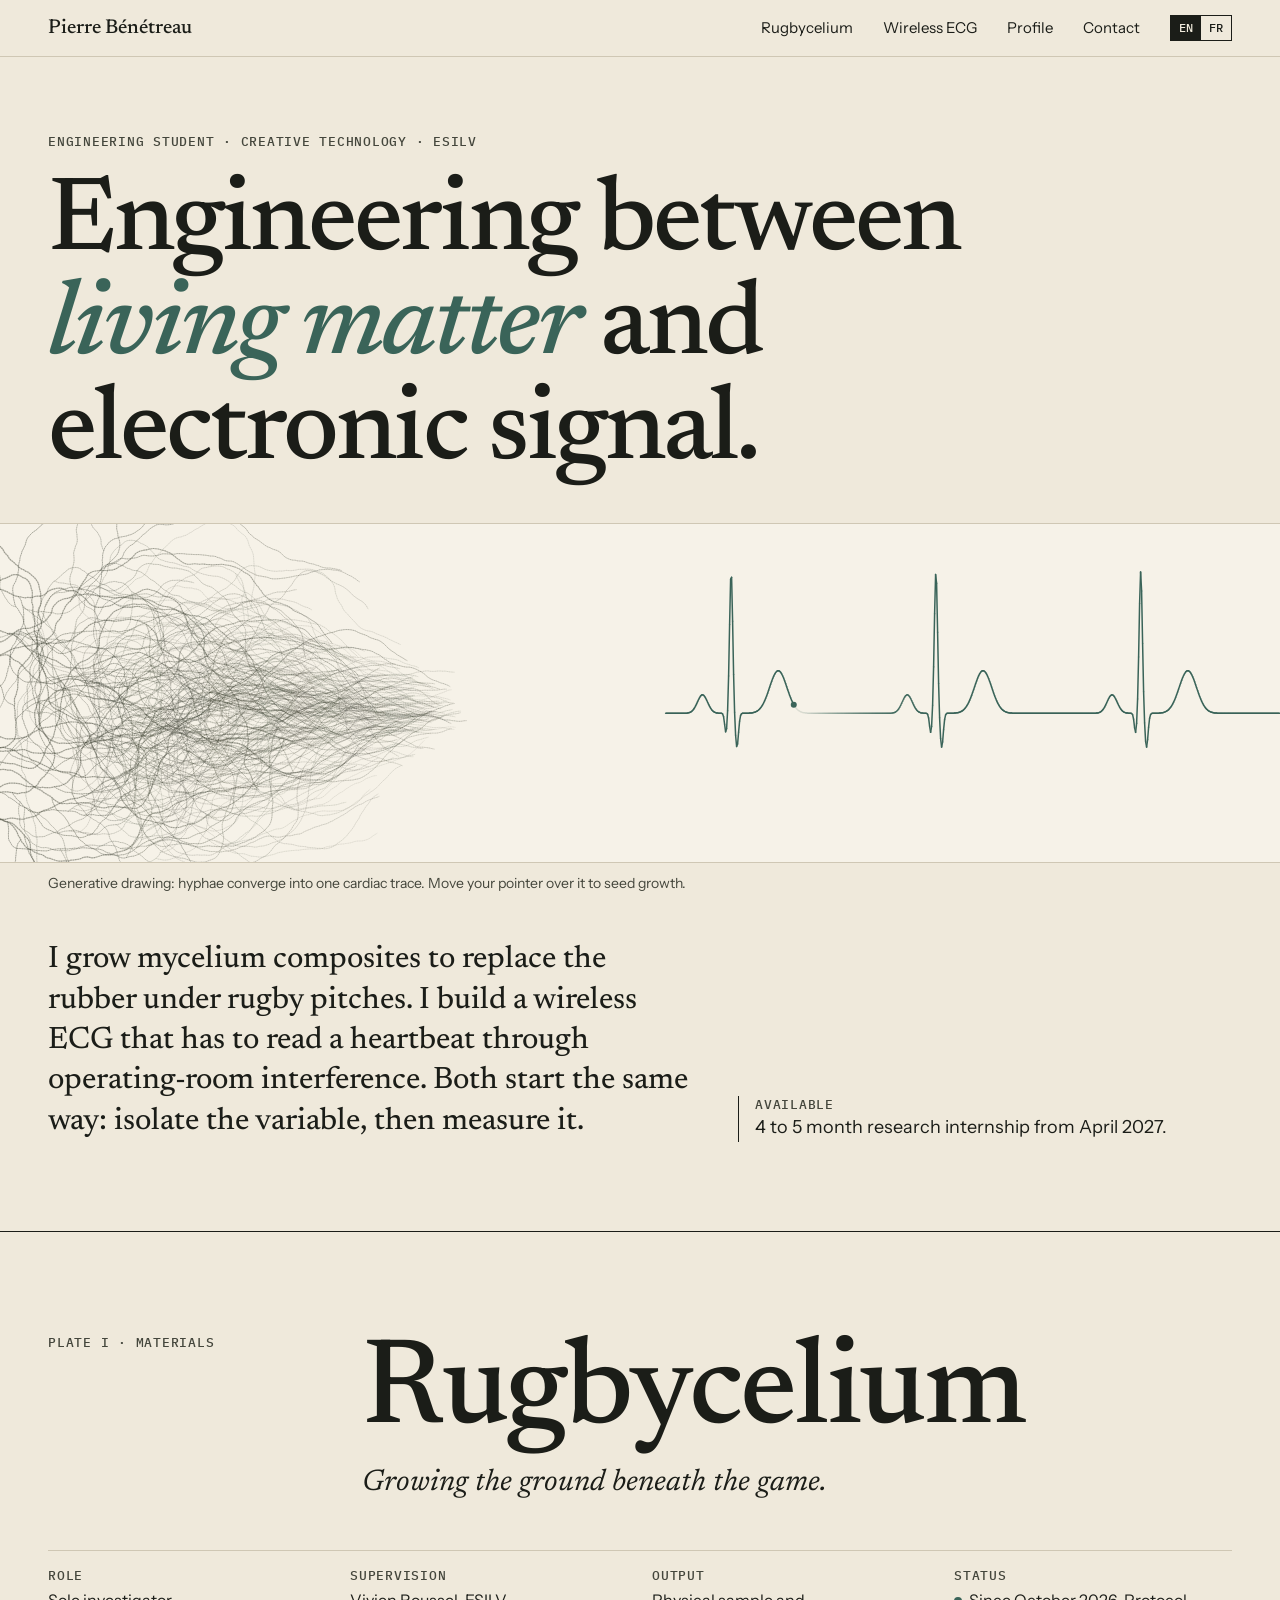
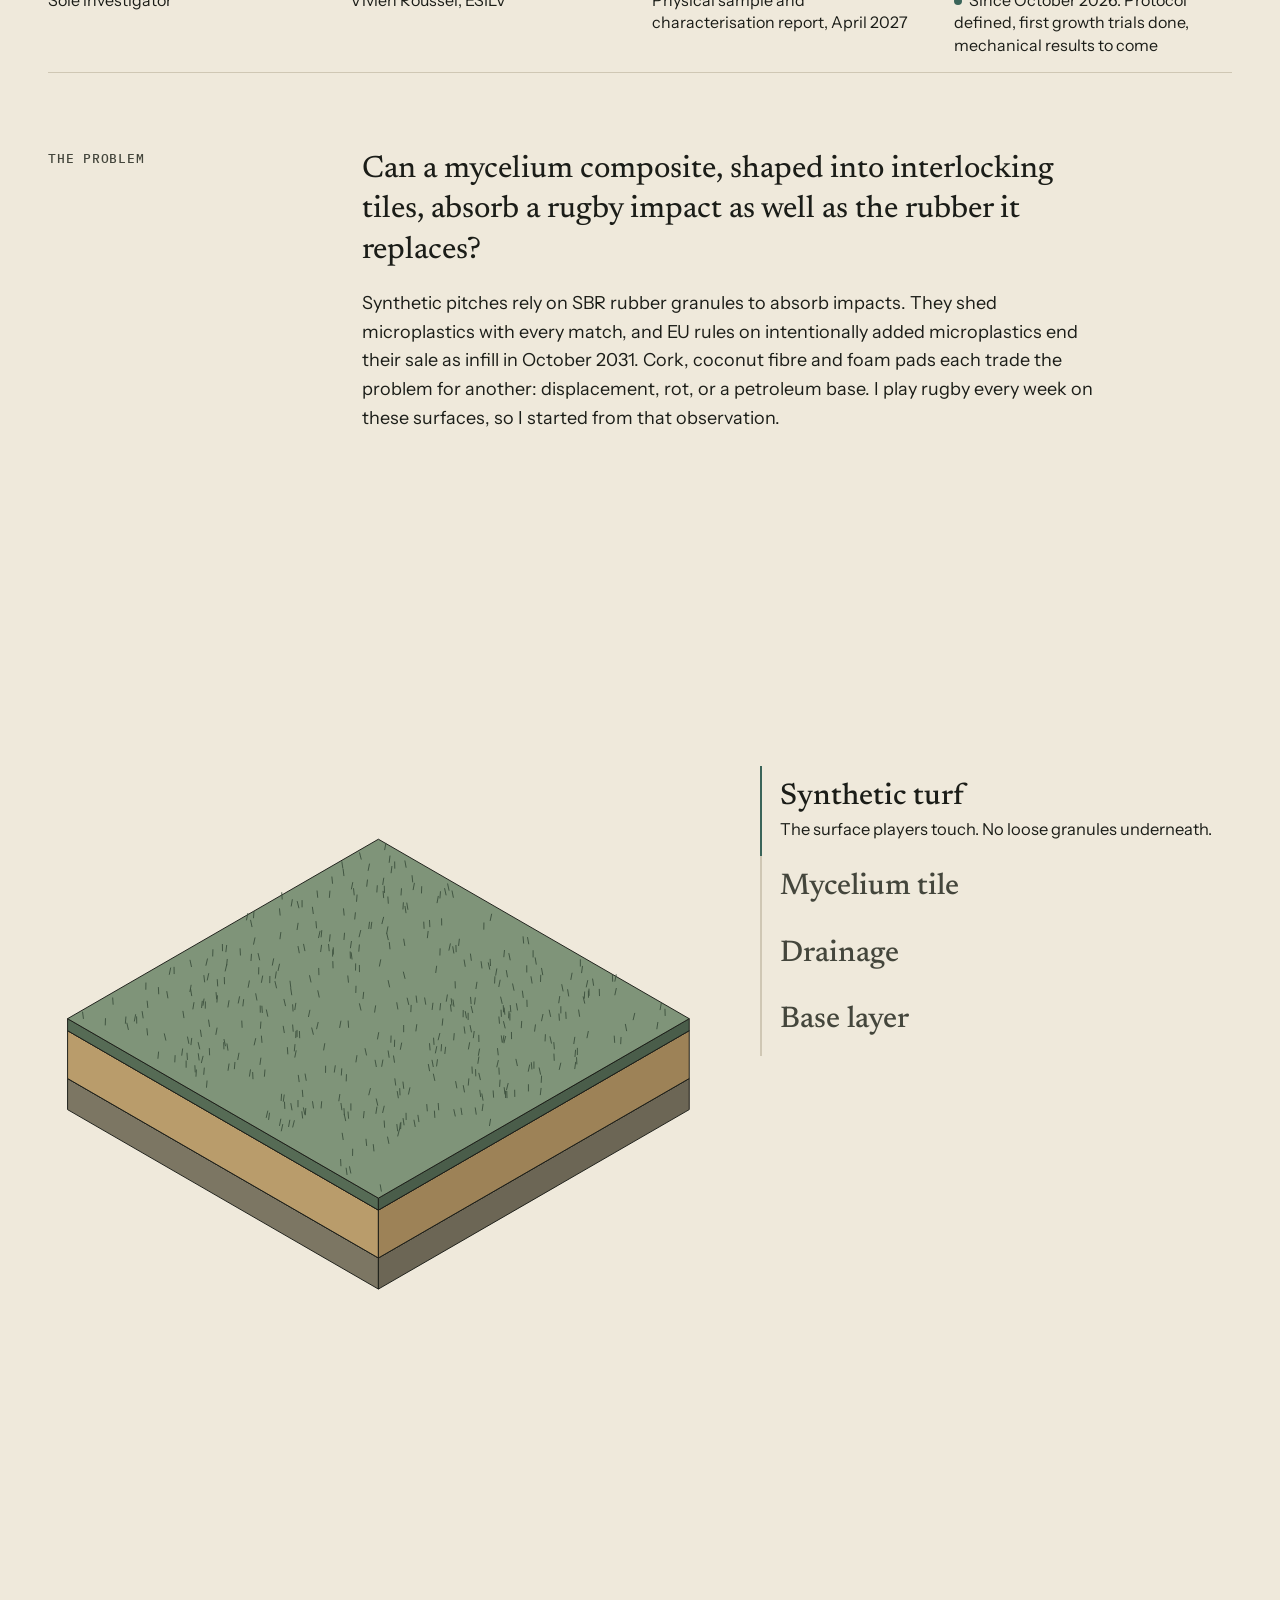
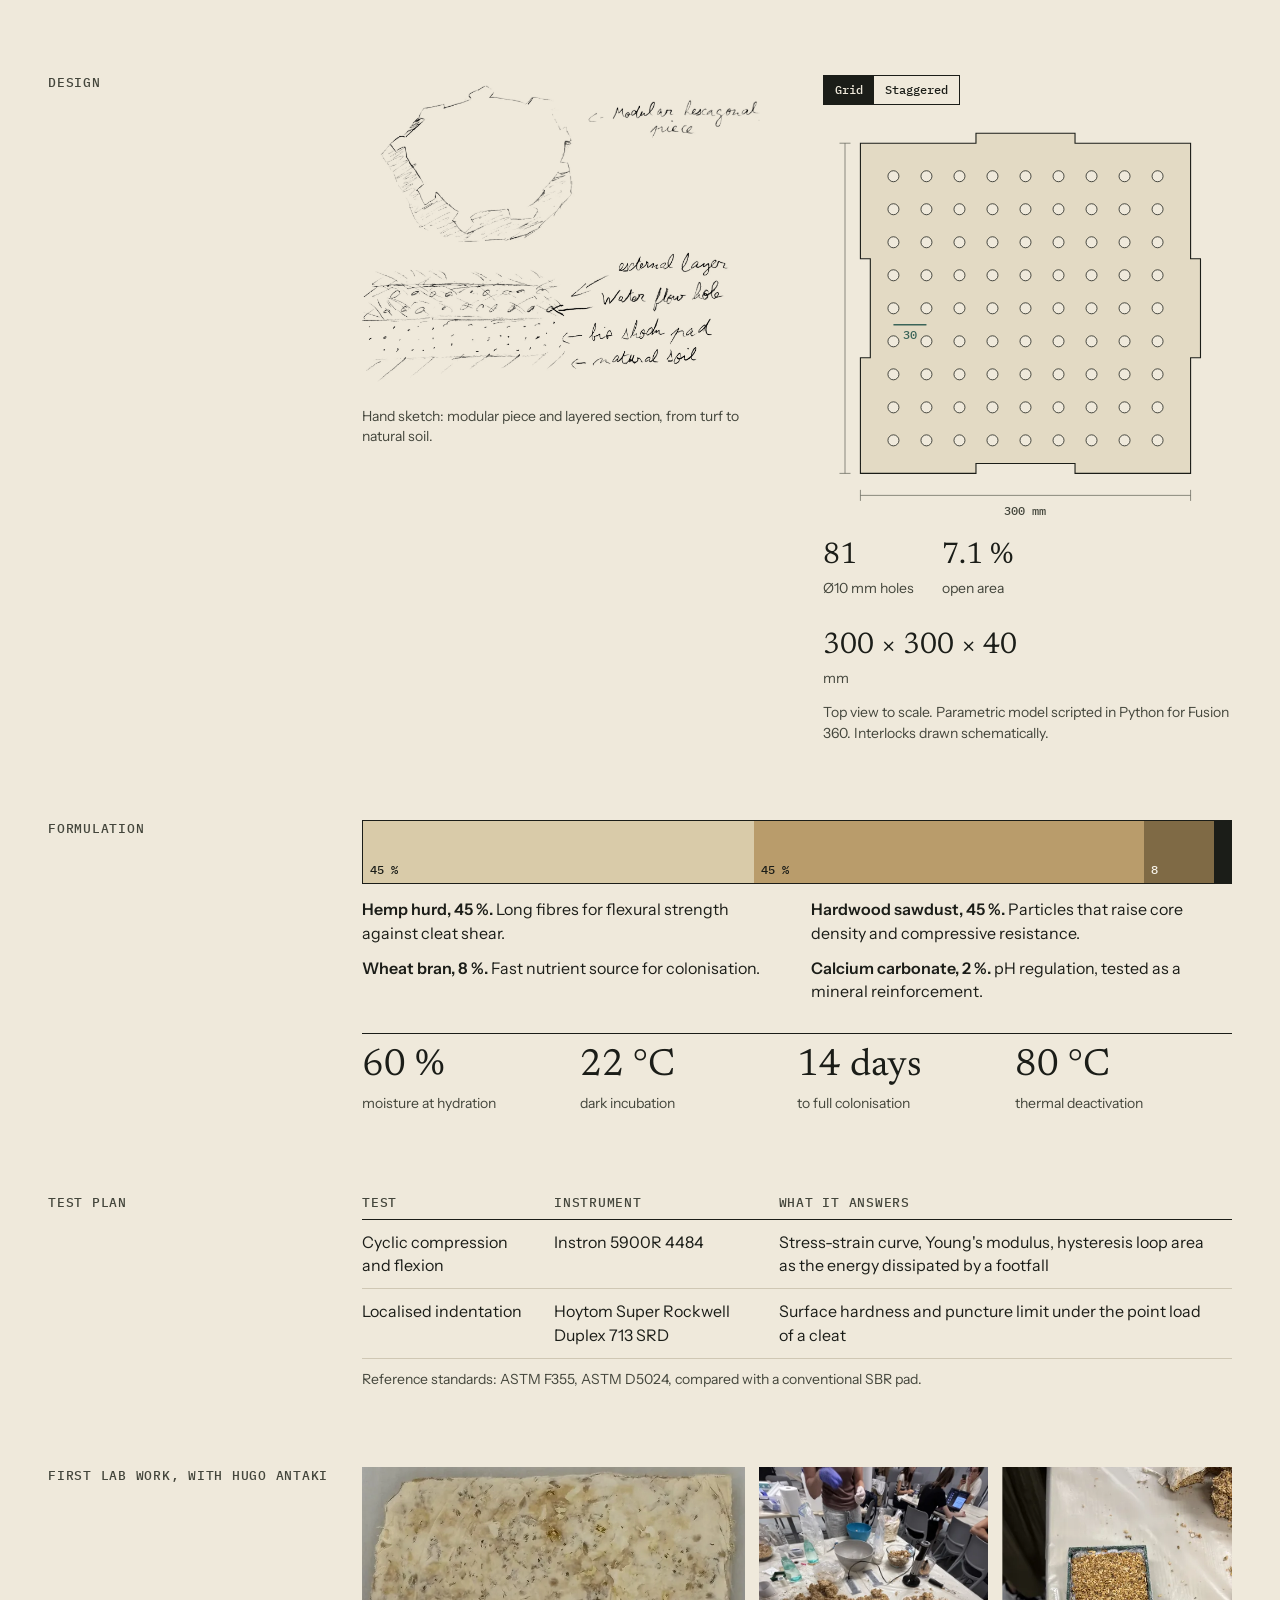
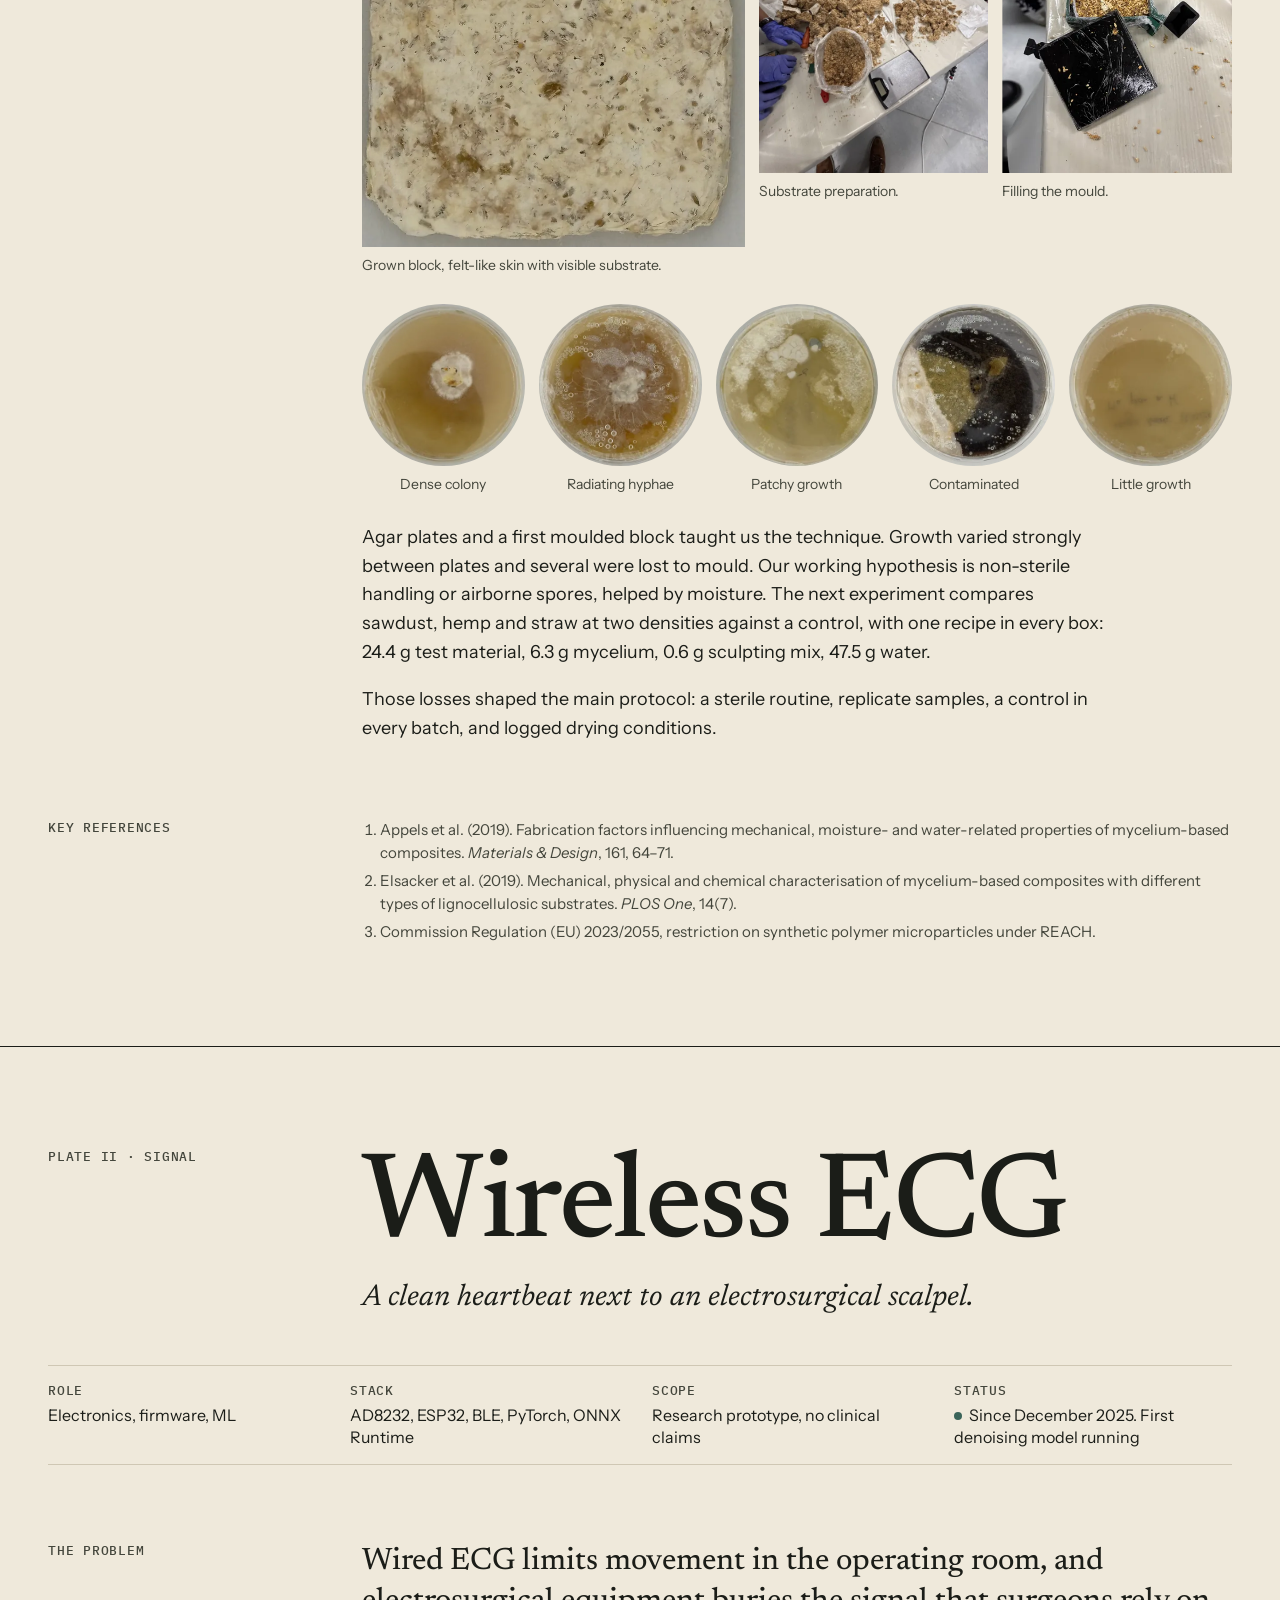
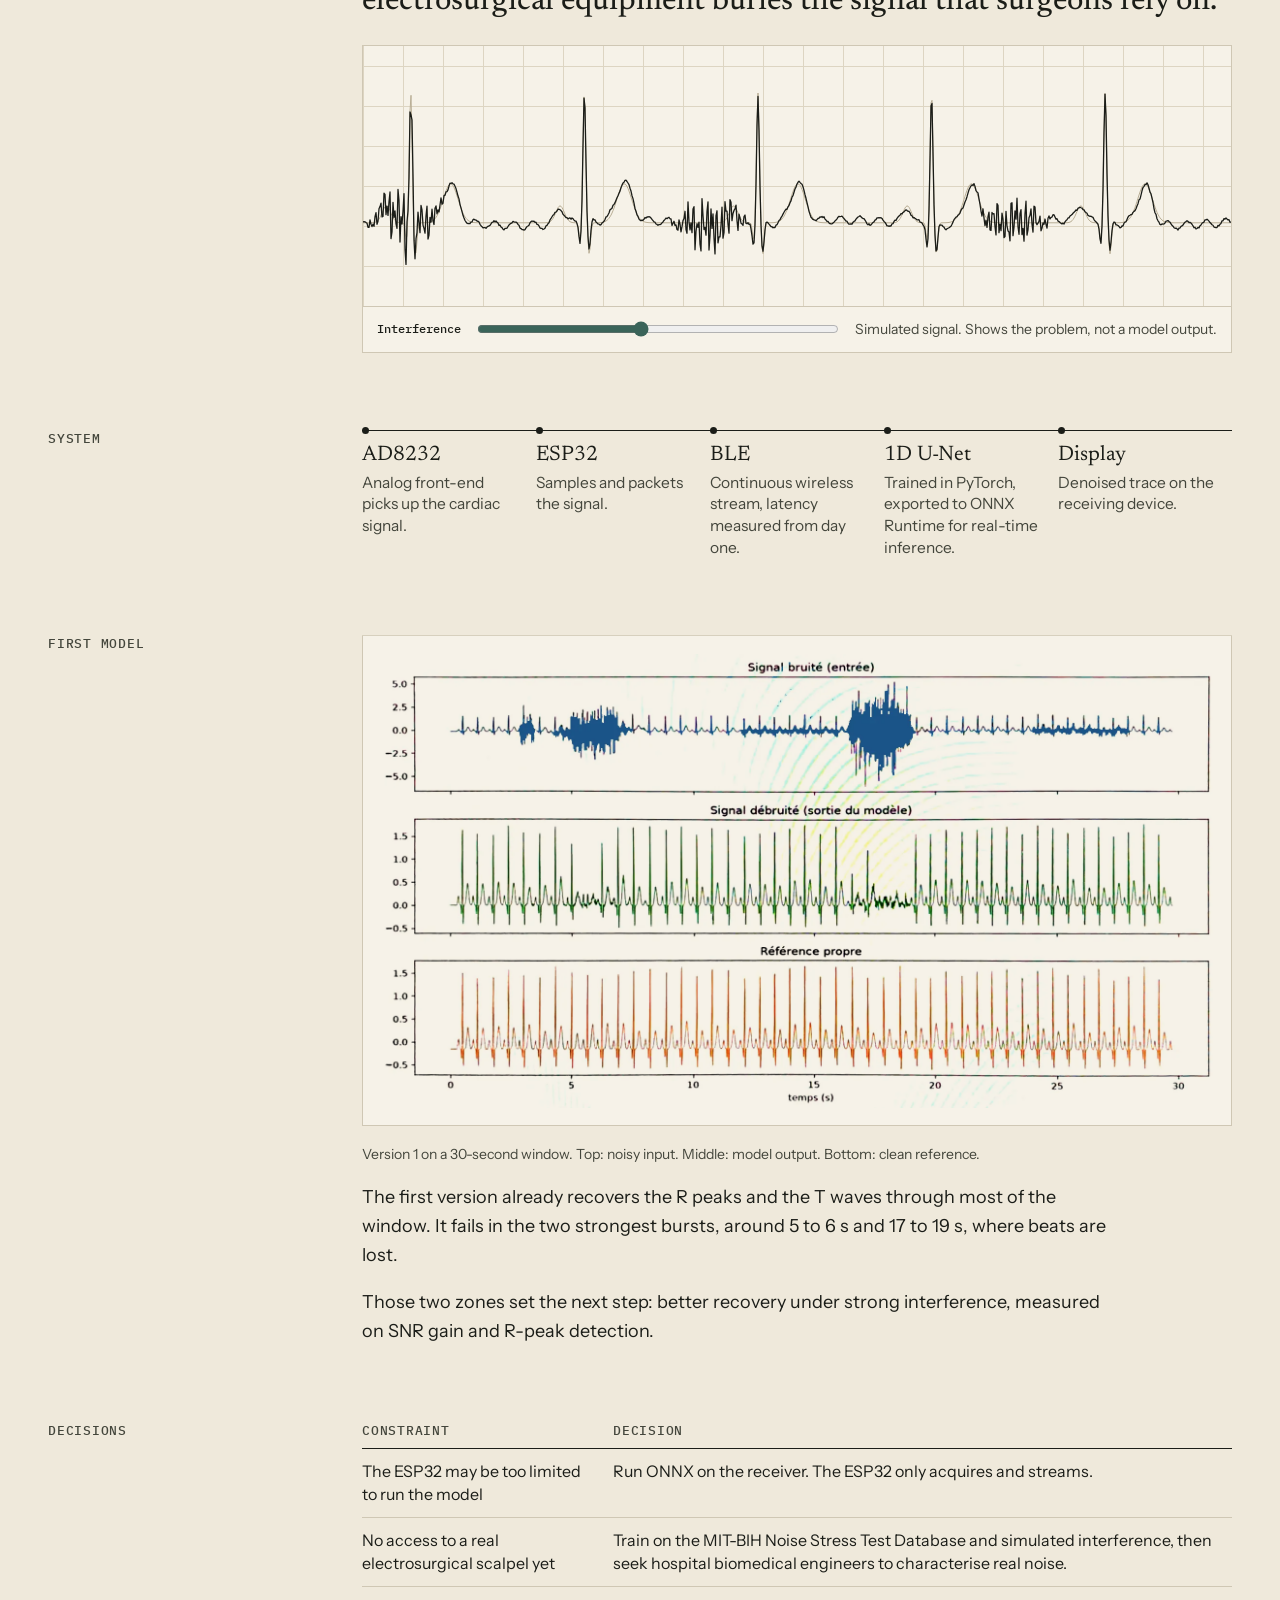
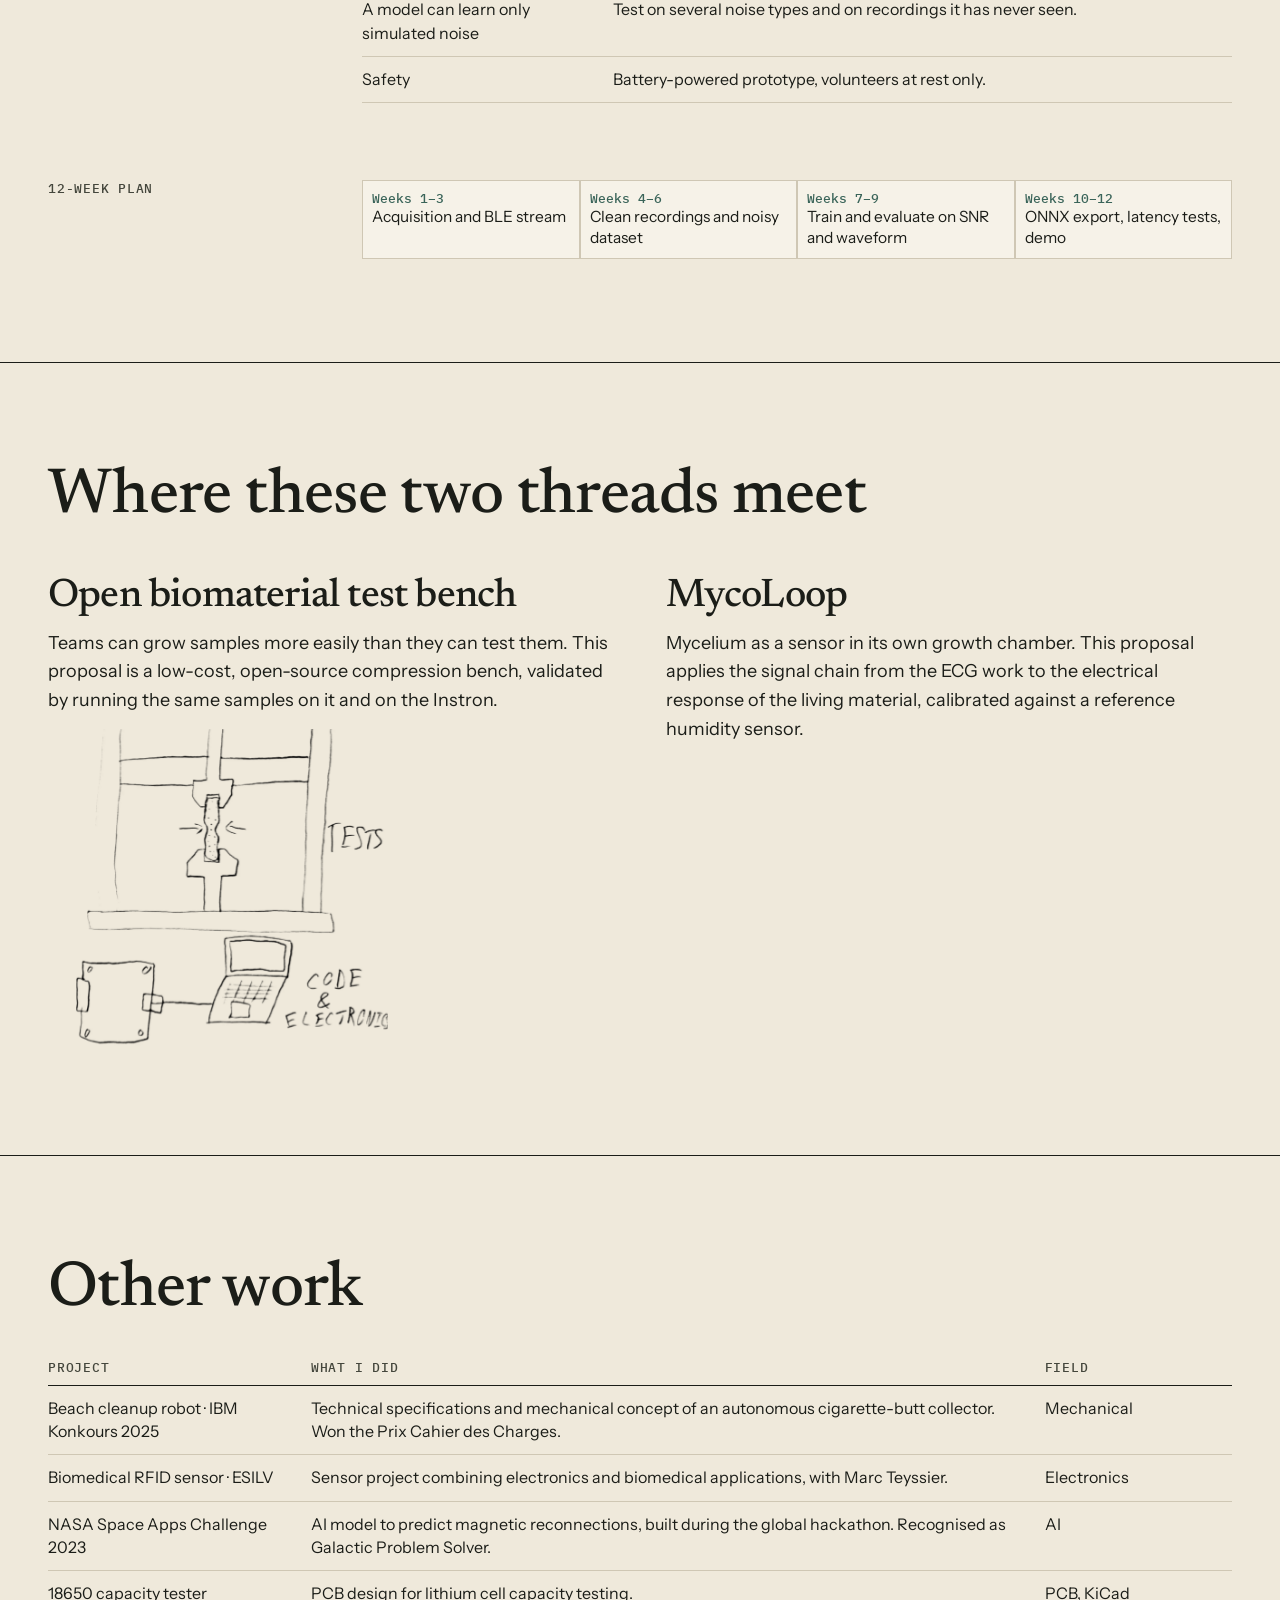
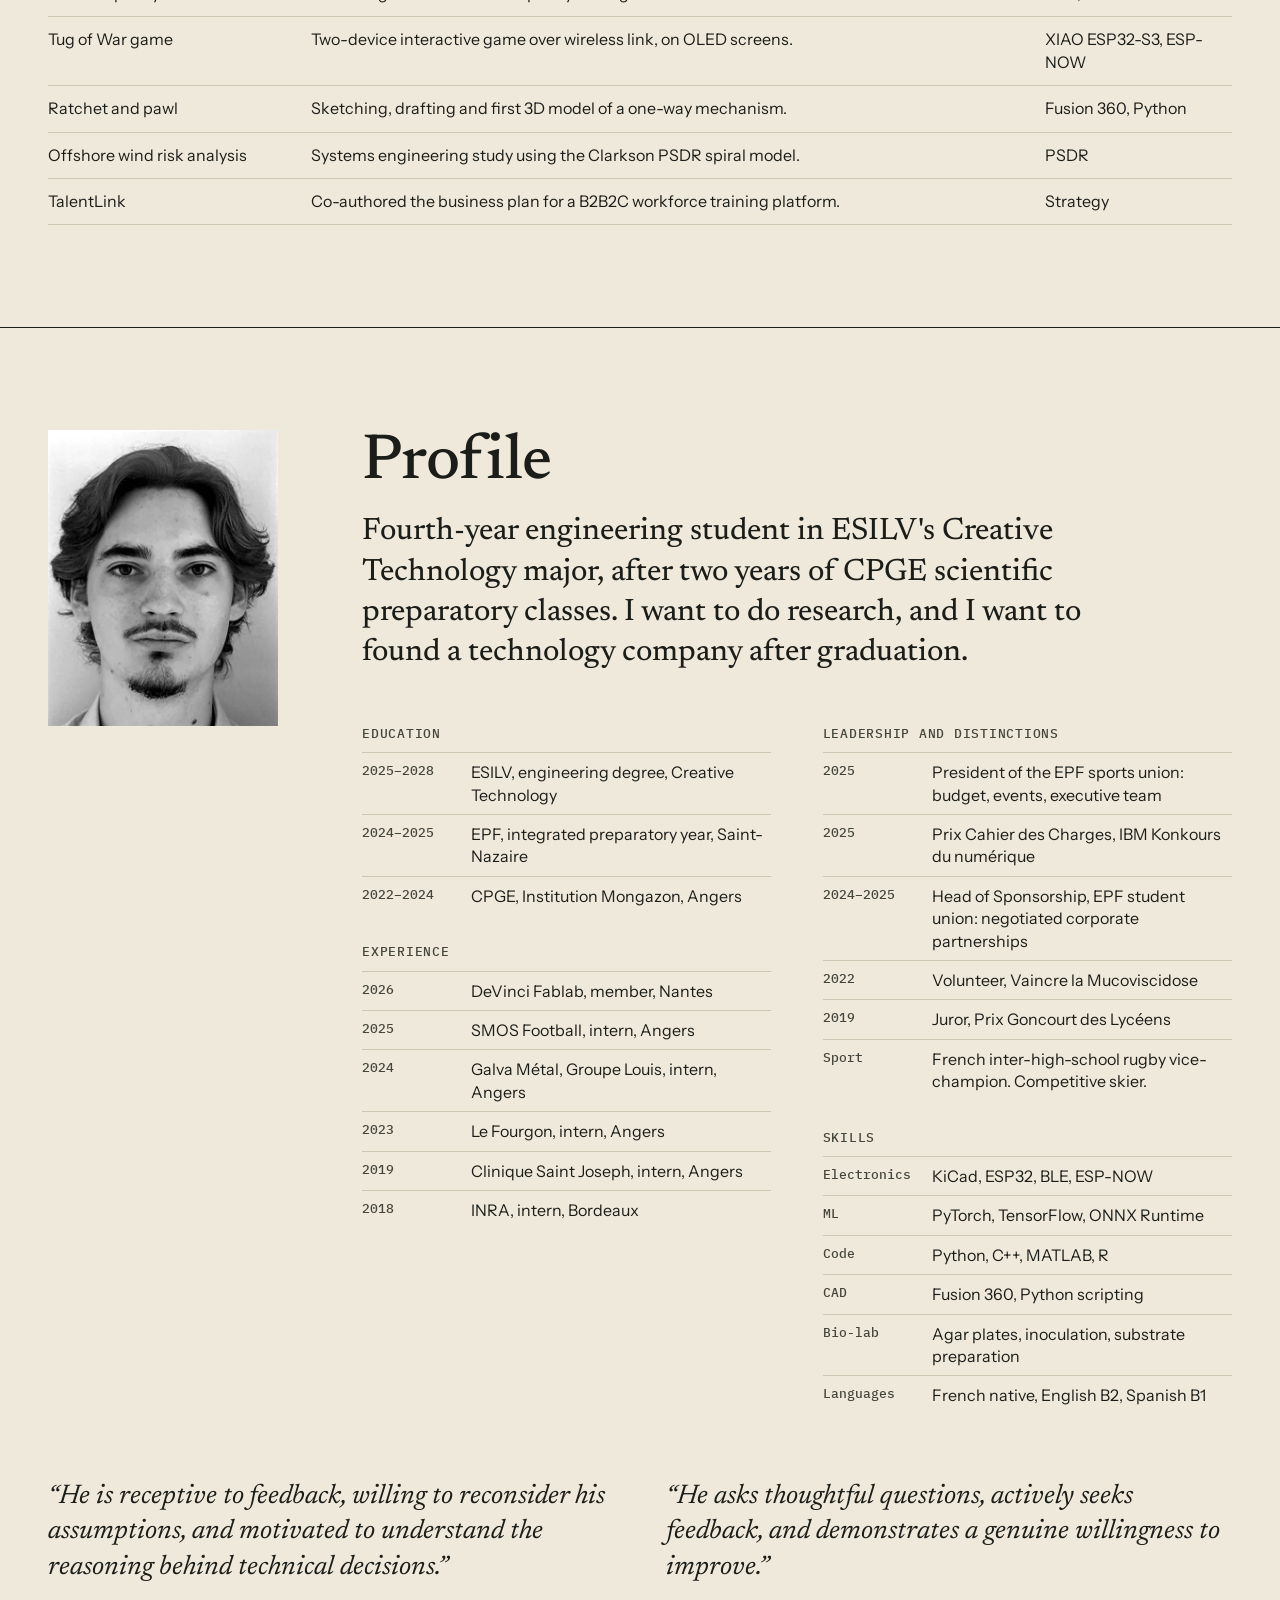
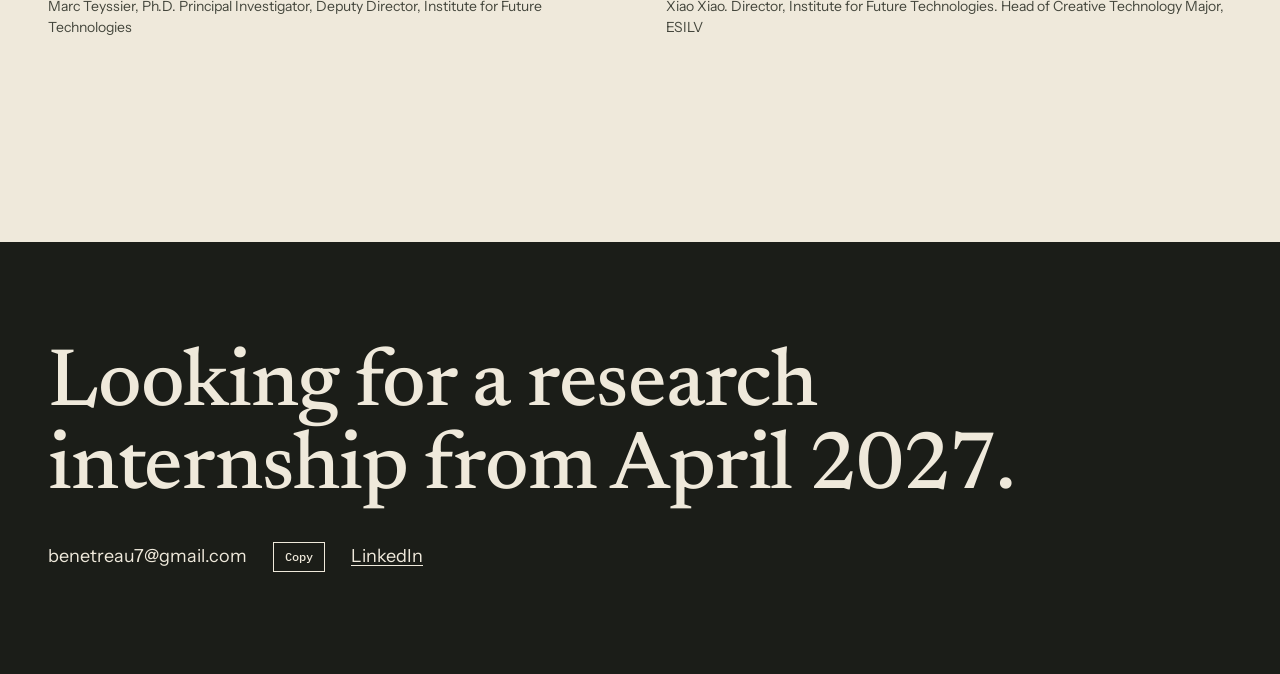
==== index.html @ 1d736ee0 "Mise en ligne du portfolio Co-Authored-By: Claude Opus 5.5 <noreply@anthropic.com> Claude-Session: h" ====
<!doctype html>
<html lang="en">
<head>
<meta charset="utf-8">
<meta name="viewport" content="width=device-width,initial-scale=1,viewport-fit=cover">
<meta name="description" content="Pierre Bénétreau, engineering student in Creative Technology at ESILV, working between living materials and electronic signal.">
<meta property="og:title" content="Pierre Bénétreau">
<meta property="og:description" content="Mycelium shock pads for rugby and a wireless ECG for the operating room.">
<meta property="og:type" content="website">
<style>*,*::before,*::after{box-sizing:border-box}:root{padding-top:env(safe-area-inset-top,0px);padding-bottom:env(safe-area-inset-bottom,0px)}body{margin:0}img{max-width:100%}[hidden]{display:none!important}</style>
<title>Pierre Bénétreau</title>
<meta name="claude:viewport-fit-sides" content="cover">
<link rel="preconnect" href="https://fonts.googleapis.com">
<link rel="preconnect" href="https://fonts.gstatic.com" crossorigin>
<link rel="stylesheet" href="https://fonts.googleapis.com/css2?family=Newsreader:ital,opsz,wght@0,6..72,400..600;1,6..72,400..500&family=Instrument+Sans:ital,wght@0,400..600;1,400&family=IBM+Plex+Mono:wght@400;500&display=swap">
<style>
/* Layout concept: a laboratory plate book. Each project is a numbered plate with a specimen rail on the left and the evidence on the right. */
:root{
  --bone:#efe9db; --paper:#f6f2e8; --ink:#1b1d18; --soft:#44463c; --rule:#cfc7b4;
  --verd:#3a6459; --spore:#96784a;
  --display:"Newsreader",Georgia,"Times New Roman",serif;
  --body:"Instrument Sans","Helvetica Neue",Arial,sans-serif;
  --mono:"IBM Plex Mono",ui-monospace,Menlo,Consolas,monospace;
  --gutter:max(16px,env(safe-area-inset-left,0px));
  --gutter-r:max(16px,env(safe-area-inset-right,0px));
  color-scheme:light;
}
:root:not([data-l="fr"]) [lang="fr"]:not(html){display:none!important}
:root[data-l="fr"] [lang="en"]:not(html){display:none!important}
html{scroll-behavior:smooth;scroll-padding-top:72px}
body{background:var(--bone);color:var(--ink);font:400 18px/1.6 var(--body);-webkit-font-smoothing:antialiased;overflow-x:clip}
body::before{content:"";position:fixed;inset:0 0 auto;height:env(safe-area-inset-top,0px);z-index:10;background:var(--bone)}
.wrap{max-width:1320px;margin-inline:auto;padding-left:max(clamp(16px,4vw,48px),env(safe-area-inset-left,0px));padding-right:max(clamp(16px,4vw,48px),env(safe-area-inset-right,0px))}
h1,h2,h3{font-family:var(--display);font-weight:400;text-wrap:balance;margin:0}
p{margin:0}
a{color:inherit;text-underline-offset:3px;text-decoration-thickness:1px}
a:focus-visible,button:focus-visible,input:focus-visible{outline:2px solid var(--verd);outline-offset:3px}
img{display:block;height:auto}
.mono{font:400 14px/1.5 var(--body)}
.lab{font:500 12.5px/1.4 var(--mono);letter-spacing:.06em;text-transform:uppercase;color:var(--soft)}
.prose{max-width:62ch;display:grid;gap:1em}
.lede{font-family:var(--display);font-size:clamp(23px,2.5vw,31px);line-height:1.3}
.muted{color:var(--soft)}

/* Nav */
.nav{position:sticky;top:env(safe-area-inset-top,0px);z-index:9;background:var(--bone);border-bottom:1px solid var(--rule)}
.nav .wrap{display:flex;align-items:center;justify-content:space-between;gap:16px;height:56px}
.nav strong{font:500 20px/1 var(--display)}
.nav nav{display:flex;align-items:center;gap:clamp(14px,2.4vw,30px);font-size:15px}
.nav nav a{text-decoration:none}
.nav nav a:hover{color:var(--verd)}
.lang{display:flex;border:1px solid var(--ink)}
.lang button{all:unset;cursor:pointer;font:500 11.5px/1 var(--mono);padding:6px 8px}
.lang button[aria-pressed="true"]{background:var(--ink);color:var(--bone)}
@media(max-width:620px){.nav .opt{display:none}}

/* Hero */
.hero{padding-top:clamp(36px,6vw,76px)}
.hero h1{font-size:clamp(44px,8.2vw,118px);line-height:1;letter-spacing:-.015em;max-width:13.5em}
.hero h1 em{font-style:italic;color:var(--verd)}
.herotop{display:grid;gap:22px}
.herofoot{display:grid;grid-template-columns:minmax(0,1.3fr) minmax(0,1fr);gap:24px 48px;margin-top:clamp(22px,3vw,36px);align-items:end}
.avail{border-left:1px solid var(--ink);padding-left:16px}
.band{position:relative;height:clamp(200px,27vw,340px);margin-top:clamp(20px,3vw,36px);border-block:1px solid var(--rule);background:var(--paper)}
.band canvas{position:absolute;inset:0;width:100%;height:100%;display:block}
.bandcap{display:flex;justify-content:space-between;gap:16px;flex-wrap:wrap;padding-block:10px}
@media(max-width:760px){.herofoot{grid-template-columns:minmax(0,1fr)}}

/* Plates */
.plate{padding-block:clamp(56px,8vw,112px);border-top:1px solid var(--ink)}
.platehead{display:grid;grid-template-columns:minmax(0,3fr) minmax(0,9fr);gap:24px}
.platehead h2{font-size:clamp(52px,9.5vw,136px);line-height:.98;letter-spacing:-.02em}
.platehead .tag{font:italic 400 clamp(21px,2.4vw,30px)/1.25 var(--display);margin-top:12px}
.row{display:grid;grid-template-columns:minmax(0,3fr) minmax(0,9fr);gap:24px;margin-top:clamp(44px,6vw,80px)}
.row>*{min-width:0}
.rail{display:grid;gap:6px;align-content:start}
.meta{margin:clamp(30px,4vw,48px) 0 0;display:grid;grid-template-columns:repeat(4,minmax(0,1fr));gap:16px 24px;border-block:1px solid var(--rule);padding-block:16px}
.meta dt{font:500 12.5px/1.4 var(--mono);letter-spacing:.06em;text-transform:uppercase;color:var(--soft)}
.meta dd{margin:4px 0 0;font-size:16px;line-height:1.4}
.status::before{content:"";display:inline-block;width:8px;height:8px;border-radius:50%;background:var(--verd);margin-right:7px;vertical-align:1px}
@media(max-width:860px){.platehead,.row{grid-template-columns:minmax(0,1fr);gap:12px}.meta{grid-template-columns:repeat(2,minmax(0,1fr))}}
.two{display:grid;grid-template-columns:minmax(0,1fr) minmax(0,1fr);gap:clamp(24px,4vw,56px)}
.two>*{min-width:0}
@media(max-width:760px){.two{grid-template-columns:minmax(0,1fr)}}
figure{margin:0}
figcaption{font:400 14px/1.45 var(--body);color:var(--soft);margin-top:8px}
.sketch{mix-blend-mode:multiply;width:100%}

/* Tile */
.seg{display:inline-flex;border:1px solid var(--ink);margin-bottom:14px}
.seg button{all:unset;cursor:pointer;font:500 12px/1 var(--mono);padding:8px 11px}
.seg button[aria-pressed="true"]{background:var(--ink);color:var(--bone)}
#tile{width:100%;max-width:440px;height:auto;display:block}
#tile text{font:500 11px var(--mono);fill:var(--soft)}
.read{display:flex;gap:28px;flex-wrap:wrap;margin-top:12px}
.read b{display:block;font:400 30px/1.1 var(--display)}

/* Substrate bar */
.bar{display:flex;height:64px;border:1px solid var(--ink)}
.bar div{display:flex;align-items:flex-end;padding:7px;font:500 12px/1 var(--mono);min-width:0}
.bar .a{background:#d9cba9}.bar .b{background:#b99c6b}.bar .c{background:#7f6a45;color:var(--paper)}.bar .d{background:var(--ink)}
.key{display:grid;grid-template-columns:repeat(2,minmax(0,1fr));gap:12px 28px;margin-top:14px}
.key p{font-size:16px;line-height:1.45}
.key b{font-weight:600}
@media(max-width:560px){.key{grid-template-columns:minmax(0,1fr)}}
.steps{display:grid;grid-template-columns:repeat(4,minmax(0,1fr));gap:0;margin-top:30px;border-top:1px solid var(--ink)}
.steps div{padding:12px 16px 0 0}
.steps b{display:block;font:400 clamp(26px,3vw,38px)/1.1 var(--display)}
@media(max-width:620px){.steps{grid-template-columns:repeat(2,minmax(0,1fr));row-gap:14px}}

/* Tables */
.tw{overflow-x:auto}
table{border-collapse:collapse;width:100%;min-width:560px;font-size:16px;line-height:1.45}
th{font:500 12.5px/1.4 var(--mono);letter-spacing:.06em;text-transform:uppercase;color:var(--soft);text-align:left;padding:0 18px 8px 0;border-bottom:1px solid var(--ink)}
td{padding:11px 18px 11px 0;border-bottom:1px solid var(--rule);vertical-align:top}

@media(max-width:620px){table,tbody,tr,td{display:block;min-width:0;width:100%}thead{display:none}tr{padding-block:12px;border-bottom:1px solid var(--rule)}td{border:0;padding:0 0 4px}td:first-child{font-weight:600}}

/* Specimens */
.specimens{display:grid;grid-template-columns:repeat(5,minmax(0,1fr));gap:14px}
.specimens img{width:100%;aspect-ratio:1;object-fit:cover;border-radius:50%}
.specimens figcaption{text-align:center}
@media(max-width:620px){.specimens{grid-template-columns:repeat(3,minmax(0,1fr))}}
.trial{display:grid;grid-template-columns:minmax(0,5fr) minmax(0,3fr) minmax(0,3fr);gap:14px;align-items:start}
.trial img{width:100%}
@media(max-width:620px){.trial{grid-template-columns:repeat(2,minmax(0,1fr))}.trial figure:first-child{grid-column:1/-1}}
.refs{font-size:15px;line-height:1.5;color:var(--soft);display:grid;gap:6px;padding-left:18px;margin:0}

/* ECG */
.scope{background:var(--paper);border:1px solid var(--rule)}
.scope canvas{display:block;width:100%;height:clamp(180px,22vw,260px)}
.ctrl{display:flex;align-items:center;gap:14px;flex-wrap:wrap;padding:12px 14px;border-top:1px solid var(--rule)}
.ctrl label{font:500 12px/1 var(--mono)}
.ctrl input{flex:1 1 180px;accent-color:var(--verd);min-width:0}
.pipe{list-style:none;margin:0;padding:0;display:grid;grid-template-columns:repeat(5,minmax(0,1fr));border-top:1px solid var(--ink)}
.pipe li{padding:12px 14px 0 0;position:relative}
.pipe b{display:block;font:400 21px/1.2 var(--display)}
.pipe li span{display:block;font-size:15.5px;line-height:1.4;color:var(--soft);margin-top:4px}
.pipe b span{display:inline;font:inherit;color:inherit;margin:0}
.pipe .tick{position:absolute;top:-4px;left:0;width:7px;height:7px;background:var(--ink);border-radius:50%}
@media(max-width:860px){.pipe{grid-template-columns:minmax(0,1fr)}.pipe li{padding:12px 0 12px 18px;border-left:1px solid var(--ink)}.pipe .tick{left:-4px;top:18px}.pipe{border-top:0}}
.gantt{display:grid;grid-template-columns:repeat(12,minmax(0,1fr));gap:4px 0}
.gantt div{background:var(--paper);border:1px solid var(--rule);padding:9px;font-size:15.5px;line-height:1.35;min-width:0}
.gantt b{display:block;font:500 12.5px/1.4 var(--mono);color:var(--verd)}
.gantt .g1{grid-column:1/4}.gantt .g2{grid-column:4/7}.gantt .g3{grid-column:7/10}.gantt .g4{grid-column:10/13}
@media(max-width:760px){.gantt{grid-template-columns:minmax(0,1fr)}.gantt div{grid-column:1!important}}

/* Next, index */
.next{display:grid;grid-template-columns:repeat(2,minmax(0,1fr));gap:clamp(24px,4vw,56px)}
.next h3{font-size:clamp(28px,3.2vw,40px);line-height:1.1;margin-bottom:10px}
.next img{width:min(100%,340px);margin-top:14px}
@media(max-width:760px){.next{grid-template-columns:minmax(0,1fr)}}
.sec-title{font-size:clamp(36px,5vw,64px);line-height:1.04;letter-spacing:-.01em}

/* Profile */
.prof{display:grid;grid-template-columns:minmax(0,3fr) minmax(0,9fr);gap:24px}
.prof .pic{width:min(100%,230px)}
@media(max-width:860px){.prof{grid-template-columns:minmax(0,1fr)}.prof .pic{width:150px}}
.cols{display:grid;grid-template-columns:repeat(2,minmax(0,1fr));gap:36px clamp(24px,4vw,56px);margin-top:clamp(32px,4vw,52px)}
.cols>*{min-width:0}
@media(max-width:760px){.cols{grid-template-columns:minmax(0,1fr)}}
.tl{list-style:none;margin:10px 0 0;padding:0}
.tl li{display:grid;grid-template-columns:6.2em minmax(0,1fr);gap:10px;padding-block:8px;border-top:1px solid var(--rule);font-size:16px;line-height:1.4}
.tl time,.tl .y{font:500 13px/1.6 var(--mono);color:var(--soft)}
blockquote{margin:0}
.quotes{display:grid;grid-template-columns:repeat(2,minmax(0,1fr));gap:clamp(24px,4vw,56px);margin-top:clamp(40px,5vw,64px)}
.quotes p{font:italic 400 clamp(21px,2.2vw,27px)/1.32 var(--display)}
.quotes cite{display:block;font:normal 400 14px/1.5 var(--body);color:var(--soft);margin-top:10px}
@media(max-width:760px){.quotes{grid-template-columns:minmax(0,1fr)}}

/* Contact */
.contact{background:var(--ink);color:var(--bone);padding-block:clamp(56px,8vw,104px);margin-top:clamp(56px,8vw,112px)}
.contact h2{font-size:clamp(38px,6.4vw,92px);line-height:1.02;letter-spacing:-.015em;max-width:12em}
.cline{display:flex;gap:14px 26px;flex-wrap:wrap;align-items:center;margin-top:30px;font-size:18px}
.cline button{all:unset;cursor:pointer;font:500 12px/1 var(--mono);border:1px solid var(--bone);padding:8px 11px}
.cline button:focus-visible{outline:2px solid var(--bone);outline-offset:3px}
.cline a:focus-visible{outline-color:var(--bone)}
#mail{user-select:all;overflow-wrap:anywhere}

/* Display legibility: fixed sturdy optical size, so thin strokes never appear at large sizes */
h1,h2,h3,.lede,.nav strong,.read b,.steps b,.pipe b,.quotes p,.platehead .tag{font-optical-sizing:none;font-variation-settings:"opsz" 16}
h1,h2,h3{font-weight:500;letter-spacing:-.02em}
.hero h1{letter-spacing:-.028em}
.lede{font-weight:450}

/* Strata: pinned exploded view */
.strata{height:300vh;margin-top:clamp(36px,5vw,64px)}
.stick{position:sticky;top:64px;height:calc(100vh - 72px);display:grid;grid-template-columns:minmax(0,7fr) minmax(0,5fr);gap:clamp(20px,4vw,56px);align-items:center}
#iso{width:100%;height:100%;max-height:calc(100vh - 96px);display:block}
.stack{list-style:none;margin:0;padding:0;display:grid}
.stack li{padding:14px 0 14px 18px;border-left:2px solid var(--rule);transition:border-color .35s}
.stack b{font:500 clamp(23px,2.4vw,30px)/1.15 var(--display);font-optical-sizing:none;font-variation-settings:"opsz" 16;color:var(--soft);transition:color .35s}
.stack p{margin-top:4px;font-size:16.5px;line-height:1.45;max-height:0;overflow:hidden;opacity:0;transition:max-height .45s,opacity .35s}
.stack li.on{border-color:var(--verd)}
.stack li.on b{color:var(--ink)}
.stack li.on p{max-height:7em;opacity:1}
@media(max-width:860px){.stick{grid-template-columns:minmax(0,1fr);grid-template-rows:minmax(0,1fr) auto;gap:6px;height:calc(100svh - 64px);top:58px}
#iso{max-height:none;min-height:0}.stack{min-height:11.5em;align-content:start}.stack li{padding:7px 0 7px 12px}.stack b{font-size:21px}.stack p{font-size:15.5px}}
.calm .strata{height:auto}.calm .stick{position:static;height:auto}.calm .stack p{max-height:none;opacity:1}.calm #iso{max-height:560px}

.ecgfig{background:var(--paper);border:1px solid var(--rule);padding:clamp(8px,1.4vw,18px)}
.ecgfig img{width:100%;mix-blend-mode:multiply}
@media(max-width:620px){.ecgfig.ecgfig{overflow-x:auto}.ecgfig img{width:640px;max-width:none}}

/* Progress hairline */
.nav{--p:0}
.nav::after{content:"";position:absolute;left:0;right:0;bottom:-1px;height:2px;background:var(--verd);transform:scaleX(var(--p));transform-origin:left}

/* Scroll reveals. .pre is only ever added by script, so the page reads fully without it */
.plate{border-top:0;position:relative}
.plate::before{content:"";position:absolute;inset:0 0 auto;height:1px;background:var(--ink);transform-origin:left;transition:transform 1.3s cubic-bezier(.65,0,.2,1)}
.plate.pre-line::before{transform:scaleX(0)}
.rv{transition:opacity .85s cubic-bezier(.2,.7,.2,1),transform .95s cubic-bezier(.2,.7,.2,1),clip-path 1.1s cubic-bezier(.65,0,.2,1);transition-delay:var(--d,0ms)}
.rv.pre{opacity:0;transform:translateY(30px)}
.rv-title.pre{opacity:1;transform:translateY(.45em);clip-path:inset(-10% -5% 105% -5%)}
.rv-title{clip-path:inset(-10% -5% -25% -5%)}
.rv-img{overflow:hidden}
.rv-img.pre{opacity:1;transform:none;clip-path:inset(100% 0 0 0)}
.rv-img{clip-path:inset(0 0 0 0)}
.rv-img img{transition:transform 1.4s cubic-bezier(.2,.7,.2,1);transition-delay:var(--d,0ms)}
.rv-img.pre img{transform:scale(1.14)}
.rv-disc.pre{opacity:0;transform:rotate(-16deg) scale(.86)}
.bar div{transition:width 1.2s cubic-bezier(.65,0,.2,1) .15s}
.bar.pre div{width:0!important;padding-inline:0;overflow:hidden}
#tile circle{transition:opacity .4s}
#tile.pre circle{opacity:0}
@keyframes rise{from{opacity:0;transform:translateY(.32em)}to{opacity:1;transform:none}}
@media(prefers-reduced-motion:no-preference){.hero h1,.hero .lab{animation:rise 1s cubic-bezier(.2,.7,.2,1) both}.hero .lab{animation-delay:.1s}}
@media(prefers-reduced-motion:reduce){html{scroll-behavior:auto}}
</style>

</head>
<body>
<header class="nav">
  <div class="wrap">
    <strong>Pierre Bénétreau</strong>
    <nav aria-label="Main">
      <a class="opt" href="#rugbycelium">Rugbycelium</a>
      <a class="opt" href="#ecg"><span lang="en">Wireless ECG</span><span lang="fr">ECG sans fil</span></a>
      <a href="#profile"><span lang="en">Profile</span><span lang="fr">Profil</span></a>
      <a href="#contact">Contact</a>
      <div class="lang" role="group" aria-label="Language">
        <button id="b-en" aria-pressed="true">EN</button><button id="b-fr" aria-pressed="false">FR</button>
      </div>
    </nav>
  </div>
</header>

<main>
<section class="hero">
  <div class="wrap herotop">
    <p class="lab"><span lang="en">Engineering student · Creative Technology · ESILV</span><span lang="fr">Élève ingénieur · Creative Technology · ESILV</span></p>
    <h1><span lang="en">Engineering between <em>living matter</em> and electronic signal.</span><span lang="fr">Ingénierie entre <em>matière vivante</em> et signal électronique.</span></h1>
  </div>
  <div class="band" aria-hidden="true"><canvas id="hy"></canvas><canvas id="sig"></canvas></div>
  <div class="wrap">
    <div class="bandcap mono muted"><span lang="en">Generative drawing: hyphae converge into one cardiac trace. Move your pointer over it to seed growth.</span><span lang="fr">Dessin génératif : des hyphes convergent vers un tracé cardiaque. Passez le curseur pour faire pousser le réseau.</span></div>
    <div class="herofoot">
      <p class="lede"><span lang="en">I grow mycelium composites to replace the rubber under rugby pitches. I build a wireless ECG that has to read a heartbeat through operating-room interference. Both start the same way: isolate the variable, then measure it.</span><span lang="fr">Je fais pousser des composites de mycélium pour remplacer le caoutchouc des terrains de rugby. Je construis un ECG sans fil qui doit lire un battement cardiaque à travers les interférences du bloc opératoire. Les deux partent du même réflexe : isoler la variable, puis la mesurer.</span></p>
      <div class="avail">
        <p class="lab"><span lang="en">Available</span><span lang="fr">Disponible</span></p>
        <p><span lang="en">4 to 5 month research internship from April 2027.</span><span lang="fr">Stage de recherche de 4 à 5 mois à partir d'avril 2027.</span></p>
      </div>
    </div>
  </div>
</section>

<section class="plate" id="rugbycelium" style="margin-top:clamp(48px,7vw,96px)">
  <div class="wrap">
    <div class="platehead">
      <p class="lab"><span lang="en">Plate I · Materials</span><span lang="fr">Planche I · Matériaux</span></p>
      <div>
        <h2>Rugbycelium</h2>
        <p class="tag"><span lang="en">Growing the ground beneath the game.</span><span lang="fr">Faire pousser le sol sous le jeu.</span></p>
      </div>
    </div>
    <dl class="meta">
      <div><dt><span lang="en">Role</span><span lang="fr">Rôle</span></dt><dd><span lang="en">Sole investigator</span><span lang="fr">Seul investigateur</span></dd></div>
      <div><dt><span lang="en">Supervision</span><span lang="fr">Encadrement</span></dt><dd>Vivien Roussel, ESILV</dd></div>
      <div><dt><span lang="en">Output</span><span lang="fr">Livrable</span></dt><dd><span lang="en">Physical sample and characterisation report, April 2027</span><span lang="fr">Échantillon physique et rapport de caractérisation, avril 2027</span></dd></div>
      <div><dt><span lang="en">Status</span><span lang="fr">Statut</span></dt><dd class="status"><span lang="en">Since October 2026. Protocol defined, first growth trials done, mechanical results to come</span><span lang="fr">Depuis octobre 2026. Protocole défini, premiers essais de croissance faits, résultats mécaniques à venir</span></dd></div>
    </dl>

    <div class="row">
      <p class="lab"><span lang="en">The problem</span><span lang="fr">Le problème</span></p>
      <div class="prose">
        <p class="lede"><span lang="en">Can a mycelium composite, shaped into interlocking tiles, absorb a rugby impact as well as the rubber it replaces?</span><span lang="fr">Un composite de mycélium, mis en forme en dalles emboîtables, peut-il absorber un impact de rugby aussi bien que le caoutchouc qu'il remplace ?</span></p>
        <p><span lang="en">Synthetic pitches rely on SBR rubber granules to absorb impacts. They shed microplastics with every match, and EU rules on intentionally added microplastics end their sale as infill in October 2031. Cork, coconut fibre and foam pads each trade the problem for another: displacement, rot, or a petroleum base. I play rugby every week on these surfaces, so I started from that observation.</span><span lang="fr">Les terrains synthétiques utilisent des granulés de caoutchouc SBR pour absorber les chocs. Ils libèrent des microplastiques à chaque match, et les règles européennes sur les microplastiques ajoutés intentionnellement mettent fin à leur vente comme remplissage en octobre 2031. Liège, fibre de coco et mousses déplacent le problème : dispersion, pourriture ou base pétrolière. Je joue au rugby chaque semaine sur ces surfaces, et c'est de là que vient le projet.</span></p>
      </div>
    </div>

    <div class="strata" id="strata">
      <div class="stick">
        <svg id="iso" viewBox="-275 -352 550 672" role="img" aria-label="Exploded view of the pitch build-up: synthetic turf, mycelium tile with drainage holes, base layer."></svg>
        <ol class="stack">
          <li><b><span lang="en">Synthetic turf</span><span lang="fr">Gazon synthétique</span></b><p><span lang="en">The surface players touch. No loose granules underneath.</span><span lang="fr">La surface que touchent les joueurs. Plus de granulés libres en dessous.</span></p></li>
          <li><b><span lang="en">Mycelium tile</span><span lang="fr">Dalle de mycélium</span></b><p><span lang="en">Grown in a mould, 40 mm thick, designed to take the impact the rubber took.</span><span lang="fr">Poussée dans un moule, 40 mm d'épaisseur, conçue pour absorber le choc à la place du caoutchouc.</span></p></li>
          <li><b><span lang="en">Drainage</span><span lang="fr">Drainage</span></b><p><span lang="en">Vertical Ø10 mm holes carry water through the tile to the ground.</span><span lang="fr">Des perçages verticaux Ø10 mm conduisent l'eau à travers la dalle jusqu'au sol.</span></p></li>
          <li><b><span lang="en">Base layer</span><span lang="fr">Couche de base</span></b><p><span lang="en">Tiles interlock on it. A worn zone means lifting one tile, not resurfacing the pitch.</span><span lang="fr">Les dalles s'y emboîtent. Une zone usée se traite en changeant une dalle, sans refaire le terrain.</span></p></li>
        </ol>
      </div>
    </div>

    <div class="row">
      <p class="lab"><span lang="en">Design</span><span lang="fr">Conception</span></p>
      <div class="two">
        <figure>
          <img class="sketch" src="[data-uri]" width="1500" height="1187" alt="Hand sketch of a modular piece and the layered section: external layer, water flow hole, bio shock pad, natural soil.">
          <figcaption><span lang="en">Hand sketch: modular piece and layered section, from turf to natural soil.</span><span lang="fr">Croquis : pièce modulaire et coupe en couches, du gazon au sol naturel.</span></figcaption>
        </figure>
        <div>
          <div class="seg" role="group" aria-label="Drainage pattern">
            <button id="p-grid" aria-pressed="true"><span lang="en">Grid</span><span lang="fr">Grille</span></button><button id="p-stag" aria-pressed="false"><span lang="en">Staggered</span><span lang="fr">Quinconce</span></button>
          </div>
          <svg id="tile" viewBox="-34 -22 372 372" role="img" aria-label="Top view of the 300 by 300 millimetre tile with 10 millimetre drainage holes spaced 30 millimetres apart."></svg>
          <div class="read">
            <div><b id="r-n">81</b><span class="mono muted"><span lang="en">Ø10 mm holes</span><span lang="fr">perçages Ø10 mm</span></span></div>
            <div><b id="r-o">7.1 %</b><span class="mono muted"><span lang="en">open area</span><span lang="fr">surface ouverte</span></span></div>
            <div><b>300 × 300 × 40</b><span class="mono muted">mm</span></div>
          </div>
          <p class="mono muted" style="margin-top:10px"><span lang="en">Top view to scale. Parametric model scripted in Python for Fusion 360. Interlocks drawn schematically.</span><span lang="fr">Vue de dessus à l'échelle. Modèle paramétrique scripté en Python pour Fusion 360. Emboîtements schématiques.</span></p>
        </div>
      </div>
    </div>

    <div class="row">
      <p class="lab"><span lang="en">Formulation</span><span lang="fr">Formulation</span></p>
      <div>
        <div class="bar" role="img" aria-label="Substrate by mass: 45 percent hemp hurd, 45 percent hardwood sawdust, 8 percent wheat bran, 2 percent calcium carbonate.">
          <div class="a" style="width:45%">45 %</div><div class="b" style="width:45%">45 %</div><div class="c" style="width:8%">8</div><div class="d" style="width:2%"></div>
        </div>
        <div class="key">
          <p><b><span lang="en">Hemp hurd, 45 %.</span><span lang="fr">Chènevotte, 45 %.</span></b> <span lang="en">Long fibres for flexural strength against cleat shear.</span><span lang="fr">Fibres longues pour la résistance en flexion face au cisaillement des crampons.</span></p>
          <p><b><span lang="en">Hardwood sawdust, 45 %.</span><span lang="fr">Sciure de feuillus, 45 %.</span></b> <span lang="en">Particles that raise core density and compressive resistance.</span><span lang="fr">Particules qui augmentent la densité et la résistance en compression.</span></p>
          <p><b><span lang="en">Wheat bran, 8 %.</span><span lang="fr">Son de blé, 8 %.</span></b> <span lang="en">Fast nutrient source for colonisation.</span><span lang="fr">Source rapide de nutriments pour la colonisation.</span></p>
          <p><b><span lang="en">Calcium carbonate, 2 %.</span><span lang="fr">Carbonate de calcium, 2 %.</span></b> <span lang="en">pH regulation, tested as a mineral reinforcement.</span><span lang="fr">Régulation du pH, testé comme renfort minéral.</span></p>
        </div>
        <div class="steps">
          <div><b>60 %</b><span class="mono muted"><span lang="en">moisture at hydration</span><span lang="fr">humidité à l'hydratation</span></span></div>
          <div><b>22 °C</b><span class="mono muted"><span lang="en">dark incubation</span><span lang="fr">incubation à l'obscurité</span></span></div>
          <div><b>14 <span lang="en">days</span><span lang="fr">jours</span></b><span class="mono muted"><span lang="en">to full colonisation</span><span lang="fr">jusqu'à colonisation complète</span></span></div>
          <div><b>80 °C</b><span class="mono muted"><span lang="en">thermal deactivation</span><span lang="fr">désactivation thermique</span></span></div>
        </div>
      </div>
    </div>

    <div class="row">
      <p class="lab"><span lang="en">Test plan</span><span lang="fr">Plan de test</span></p>
      <div>
        <div class="tw"><table>
          <thead><tr><th><span lang="en">Test</span><span lang="fr">Essai</span></th><th><span lang="en">Instrument</span><span lang="fr">Instrument</span></th><th><span lang="en">What it answers</span><span lang="fr">Ce qu'il mesure</span></th></tr></thead>
          <tbody>
            <tr><td><span lang="en">Cyclic compression and flexion</span><span lang="fr">Compression et flexion cycliques</span></td><td>Instron 5900R 4484</td><td><span lang="en">Stress-strain curve, Young's modulus, hysteresis loop area as the energy dissipated by a footfall</span><span lang="fr">Courbe contrainte-déformation, module de Young, aire de la boucle d'hystérésis comme énergie dissipée par un appui</span></td></tr>
            <tr><td><span lang="en">Localised indentation</span><span lang="fr">Indentation localisée</span></td><td>Hoytom Super Rockwell Duplex 713 SRD</td><td><span lang="en">Surface hardness and puncture limit under the point load of a cleat</span><span lang="fr">Dureté de surface et limite de perforation sous la charge ponctuelle d'un crampon</span></td></tr>
          </tbody>
        </table></div>
        <p class="mono muted" style="margin-top:10px"><span lang="en">Reference standards: ASTM F355, ASTM D5024, compared with a conventional SBR pad.</span><span lang="fr">Normes de référence : ASTM F355, ASTM D5024, comparaison avec une sous-couche SBR classique.</span></p>
      </div>
    </div>

    <div class="row">
      <p class="lab"><span lang="en">First lab work, with Hugo Antaki</span><span lang="fr">Premiers essais, avec Hugo Antaki</span></p>
      <div style="display:grid;gap:28px">
        <div class="trial">
          <figure><img src="[data-uri]" width="761" height="757" alt="Grown mycelium block with a pale felt-like skin and visible substrate fragments."><figcaption><span lang="en">Grown block, felt-like skin with visible substrate.</span><span lang="fr">Bloc obtenu, peau feutrée et substrat visible.</span></figcaption></figure>
          <figure><img src="[data-uri]" width="576" height="768" alt="Lab bench during substrate preparation."><figcaption><span lang="en">Substrate preparation.</span><span lang="fr">Préparation du substrat.</span></figcaption></figure>
          <figure><img src="[data-uri]" width="432" height="576" alt="Substrate packed into a square mould."><figcaption><span lang="en">Filling the mould.</span><span lang="fr">Remplissage du moule.</span></figcaption></figure>
        </div>
        <div class="specimens">
          <figure><img src="[data-uri]" width="384" height="370" alt="Agar plate with a dense white colony at the inoculum."><figcaption><span lang="en">Dense colony</span><span lang="fr">Colonie dense</span></figcaption></figure>
          <figure><img src="[data-uri]" width="384" height="372" alt="Agar plate with fine filaments radiating from the inoculum and condensation bubbles."><figcaption><span lang="en">Radiating hyphae</span><span lang="fr">Hyphes rayonnantes</span></figcaption></figure>
          <figure><img src="[data-uri]" width="384" height="392" alt="Agar plate with irregular white patches."><figcaption><span lang="en">Patchy growth</span><span lang="fr">Pousse irrégulière</span></figcaption></figure>
          <figure><img src="[data-uri]" width="384" height="380" alt="Agar plate overtaken by dark and green mould."><figcaption><span lang="en">Contaminated</span><span lang="fr">Contaminée</span></figcaption></figure>
          <figure><img src="[data-uri]" width="384" height="378" alt="Agar plate with little visible growth."><figcaption><span lang="en">Little growth</span><span lang="fr">Faible pousse</span></figcaption></figure>
        </div>
        <div class="prose">
          <p><span lang="en">Agar plates and a first moulded block taught us the technique. Growth varied strongly between plates and several were lost to mould. Our working hypothesis is non-sterile handling or airborne spores, helped by moisture. The next experiment compares sawdust, hemp and straw at two densities against a control, with one recipe in every box: 24.4 g test material, 6.3 g mycelium, 0.6 g sculpting mix, 47.5 g water.</span><span lang="fr">Les boîtes de gélose et un premier bloc moulé nous ont appris la technique. La pousse a fortement varié d'une boîte à l'autre et plusieurs ont été perdues aux moisissures. Notre hypothèse : une manipulation non stérile ou des spores dans l'air, favorisées par l'humidité. L'expérience suivante compare sciure, chanvre et paille à deux densités face à un témoin, avec une recette unique : 24,4 g de matériau testé, 6,3 g de mycélium, 0,6 g de sculpting mix, 47,5 g d'eau.</span></p>
          <p><span lang="en">Those losses shaped the main protocol: a sterile routine, replicate samples, a control in every batch, and logged drying conditions.</span><span lang="fr">Ces pertes ont façonné le protocole principal : routine stérile, réplicats, témoin à chaque lot et conditions de séchage consignées.</span></p>
        </div>
      </div>
    </div>

    <div class="row">
      <p class="lab"><span lang="en">Key references</span><span lang="fr">Références clés</span></p>
      <ol class="refs">
        <li>Appels et al. (2019). Fabrication factors influencing mechanical, moisture- and water-related properties of mycelium-based composites. <i>Materials &amp; Design</i>, 161, 64–71.</li>
        <li>Elsacker et al. (2019). Mechanical, physical and chemical characterisation of mycelium-based composites with different types of lignocellulosic substrates. <i>PLOS One</i>, 14(7).</li>
        <li>Commission Regulation (EU) 2023/2055, restriction on synthetic polymer microparticles under REACH.</li>
      </ol>
    </div>
  </div>
</section>

<section class="plate" id="ecg">
  <div class="wrap">
    <div class="platehead">
      <p class="lab"><span lang="en">Plate II · Signal</span><span lang="fr">Planche II · Signal</span></p>
      <div>
        <h2><span lang="en">Wireless ECG</span><span lang="fr">ECG sans fil</span></h2>
        <p class="tag"><span lang="en">A clean heartbeat next to an electrosurgical scalpel.</span><span lang="fr">Un battement net à côté d'un bistouri électrique.</span></p>
      </div>
    </div>
    <dl class="meta">
      <div><dt><span lang="en">Role</span><span lang="fr">Rôle</span></dt><dd><span lang="en">Electronics, firmware, ML</span><span lang="fr">Électronique, firmware, ML</span></dd></div>
      <div><dt>Stack</dt><dd>AD8232, ESP32, BLE, PyTorch, ONNX Runtime</dd></div>
      <div><dt><span lang="en">Scope</span><span lang="fr">Périmètre</span></dt><dd><span lang="en">Research prototype, no clinical claims</span><span lang="fr">Prototype de recherche, sans revendication clinique</span></dd></div>
      <div><dt><span lang="en">Status</span><span lang="fr">Statut</span></dt><dd class="status"><span lang="en">Since December 2025. First denoising model running</span><span lang="fr">Depuis décembre 2025. Premier modèle de débruitage fonctionnel</span></dd></div>
    </dl>

    <div class="row">
      <p class="lab"><span lang="en">The problem</span><span lang="fr">Le problème</span></p>
      <div style="display:grid;gap:22px">
        <p class="lede" style="max-width:40em"><span lang="en">Wired ECG limits movement in the operating room, and electrosurgical equipment buries the signal that surgeons rely on.</span><span lang="fr">L'ECG filaire limite les mouvements au bloc, et les équipements électrochirurgicaux noient le signal sur lequel l'équipe s'appuie.</span></p>
        <div class="scope">
          <canvas id="scope" aria-label="Simulated ECG trace with adjustable interference."></canvas>
          <div class="ctrl">
            <label for="noise"><span lang="en">Interference</span><span lang="fr">Interférences</span></label>
            <input id="noise" type="range" min="0" max="100" value="45">
            <span class="mono muted"><span lang="en">Simulated signal. Shows the problem, not a model output.</span><span lang="fr">Signal simulé. Montre le problème, pas une sortie du modèle.</span></span>
          </div>
        </div>
      </div>
    </div>

    <div class="row">
      <p class="lab"><span lang="en">System</span><span lang="fr">Système</span></p>
      <ol class="pipe">
        <li><i class="tick"></i><b>AD8232</b><span lang="en">Analog front-end picks up the cardiac signal.</span><span lang="fr">Le frontal analogique capte le signal cardiaque.</span></li>
        <li><i class="tick"></i><b>ESP32</b><span lang="en">Samples and packets the signal.</span><span lang="fr">Échantillonne le signal et le met en paquets.</span></li>
        <li><i class="tick"></i><b>BLE</b><span lang="en">Continuous wireless stream, latency measured from day one.</span><span lang="fr">Flux sans fil continu, latence mesurée dès le début.</span></li>
        <li><i class="tick"></i><b>1D U-Net</b><span lang="en">Trained in PyTorch, exported to ONNX Runtime for real-time inference.</span><span lang="fr">Entraîné sous PyTorch, exporté vers ONNX Runtime pour l'inférence temps réel.</span></li>
        <li><i class="tick"></i><b><span lang="en">Display</span><span lang="fr">Affichage</span></b><span lang="en">Denoised trace on the receiving device.</span><span lang="fr">Tracé débruité sur l'appareil récepteur.</span></li>
      </ol>
    </div>

    <div class="row">
      <p class="lab"><span lang="en">First model</span><span lang="fr">Premier modèle</span></p>
      <div style="display:grid;gap:18px">
        <figure class="ecgfig"><img src="[data-uri]" width="1718" height="936" alt="Three stacked 30-second traces: noisy input with strong bursts, the model's denoised output, and the clean reference. The output matches the reference except during the two strongest bursts."></figure>
        <p class="mono muted"><span lang="en">Version 1 on a 30-second window. Top: noisy input. Middle: model output. Bottom: clean reference.</span><span lang="fr">Version 1 sur une fenêtre de 30 secondes. En haut : entrée bruitée. Au milieu : sortie du modèle. En bas : référence propre.</span></p>
        <div class="prose">
          <p><span lang="en">The first version already recovers the R peaks and the T waves through most of the window. It fails in the two strongest bursts, around 5 to 6 s and 17 to 19 s, where beats are lost.</span><span lang="fr">La première version retrouve déjà les pics R et les ondes T sur la majeure partie de la fenêtre. Elle échoue dans les deux bouffées les plus fortes, vers 5 à 6 s et 17 à 19 s, où des battements disparaissent.</span></p>
          <p><span lang="en">Those two zones set the next step: better recovery under strong interference, measured on SNR gain and R-peak detection.</span><span lang="fr">Ces deux zones fixent la suite : mieux récupérer le signal sous forte interférence, en mesurant le gain de SNR et la détection des pics R.</span></p>
        </div>
      </div>
    </div>

    <div class="row">
      <p class="lab"><span lang="en">Decisions</span><span lang="fr">Décisions</span></p>
      <div class="tw"><table>
        <thead><tr><th><span lang="en">Constraint</span><span lang="fr">Contrainte</span></th><th><span lang="en">Decision</span><span lang="fr">Décision</span></th></tr></thead>
        <tbody>
          <tr><td><span lang="en">The ESP32 may be too limited to run the model</span><span lang="fr">L'ESP32 peut être trop limité pour exécuter le modèle</span></td><td><span lang="en">Run ONNX on the receiver. The ESP32 only acquires and streams.</span><span lang="fr">Exécuter ONNX sur le récepteur. L'ESP32 se limite à l'acquisition et au streaming.</span></td></tr>
          <tr><td><span lang="en">No access to a real electrosurgical scalpel yet</span><span lang="fr">Pas encore d'accès à un vrai bistouri électrique</span></td><td><span lang="en">Train on the MIT-BIH Noise Stress Test Database and simulated interference, then seek hospital biomedical engineers to characterise real noise.</span><span lang="fr">Entraîner sur la MIT-BIH Noise Stress Test Database et des interférences simulées, puis solliciter des ingénieurs biomédicaux hospitaliers pour caractériser le bruit réel.</span></td></tr>
          <tr><td><span lang="en">A model can learn only simulated noise</span><span lang="fr">Un modèle peut n'apprendre que le bruit simulé</span></td><td><span lang="en">Test on several noise types and on recordings it has never seen.</span><span lang="fr">Tester sur plusieurs types de bruit et sur des enregistrements jamais vus.</span></td></tr>
          <tr><td><span lang="en">Safety</span><span lang="fr">Sécurité</span></td><td><span lang="en">Battery-powered prototype, volunteers at rest only.</span><span lang="fr">Prototype sur batterie, volontaires au repos uniquement.</span></td></tr>
        </tbody>
      </table></div>
    </div>

    <div class="row">
      <p class="lab"><span lang="en">12-week plan</span><span lang="fr">Plan sur 12 semaines</span></p>
      <div class="gantt">
        <div class="g1"><b><span lang="en">Weeks 1–3</span><span lang="fr">Sem. 1–3</span></b><span lang="en">Acquisition and BLE stream</span><span lang="fr">Acquisition et flux BLE</span></div>
        <div class="g2"><b><span lang="en">Weeks 4–6</span><span lang="fr">Sem. 4–6</span></b><span lang="en">Clean recordings and noisy dataset</span><span lang="fr">Enregistrements propres et jeu de données bruité</span></div>
        <div class="g3"><b><span lang="en">Weeks 7–9</span><span lang="fr">Sem. 7–9</span></b><span lang="en">Train and evaluate on SNR and waveform</span><span lang="fr">Entraînement et évaluation sur SNR et forme d'onde</span></div>
        <div class="g4"><b><span lang="en">Weeks 10–12</span><span lang="fr">Sem. 10–12</span></b><span lang="en">ONNX export, latency tests, demo</span><span lang="fr">Export ONNX, tests de latence, démo</span></div>
      </div>
    </div>
  </div>
</section>

<section class="plate" id="next">
  <div class="wrap">
    <h2 class="sec-title" style="margin-bottom:clamp(26px,4vw,44px)"><span lang="en">Where these two threads meet</span><span lang="fr">Là où ces deux fils se rejoignent</span></h2>
    <div class="next">
      <div>
        <h3><span lang="en">Open biomaterial test bench</span><span lang="fr">Banc d'essai ouvert pour biomatériaux</span></h3>
        <p class="prose"><span lang="en">Teams can grow samples more easily than they can test them. This proposal is a low-cost, open-source compression bench, validated by running the same samples on it and on the Instron.</span><span lang="fr">Faire pousser un échantillon est plus facile que le tester. Cette proposition vise un banc de compression open source et à bas coût, validé en passant les mêmes échantillons dessus et sur l'Instron.</span></p>
        <img class="sketch" src="[data-uri]" width="1500" height="1426" alt="Hand sketch of a specimen under compression, wired to an electronics board and a laptop.">
      </div>
      <div>
        <h3>MycoLoop</h3>
        <p class="prose"><span lang="en">Mycelium as a sensor in its own growth chamber. This proposal applies the signal chain from the ECG work to the electrical response of the living material, calibrated against a reference humidity sensor.</span><span lang="fr">Le mycélium comme capteur de sa propre chambre de croissance. Cette proposition applique la chaîne de signal de l'ECG à la réponse électrique du matériau vivant, calibrée sur un capteur d'humidité de référence.</span></p>
      </div>
    </div>
  </div>
</section>

<section class="plate" id="index">
  <div class="wrap">
    <h2 class="sec-title" style="margin-bottom:clamp(22px,3vw,36px)"><span lang="en">Other work</span><span lang="fr">Autres travaux</span></h2>
    <div class="tw"><table>
      <thead><tr><th><span lang="en">Project</span><span lang="fr">Projet</span></th><th><span lang="en">What I did</span><span lang="fr">Ce que j'ai fait</span></th><th><span lang="en">Field</span><span lang="fr">Domaine</span></th></tr></thead>
      <tbody>
        <tr><td><span lang="en">Beach cleanup robot · IBM Konkours 2025</span><span lang="fr">Robot ramasseur de mégots · Konkours IBM 2025</span></td><td><span lang="en">Technical specifications and mechanical concept of an autonomous cigarette-butt collector. Won the Prix Cahier des Charges.</span><span lang="fr">Cahier des charges et concept mécanique d'un robot autonome ramasseur de mégots. Lauréat du Prix Cahier des Charges.</span></td><td><span lang="en">Mechanical</span><span lang="fr">Mécanique</span></td></tr>
        <tr><td><span lang="en">Biomedical RFID sensor · ESILV</span><span lang="fr">Capteur RFID biomédical · ESILV</span></td><td><span lang="en">Sensor project combining electronics and biomedical applications, with Marc Teyssier.</span><span lang="fr">Projet de capteur alliant électronique et applications biomédicales, avec Marc Teyssier.</span></td><td><span lang="en">Electronics</span><span lang="fr">Électronique</span></td></tr>
        <tr><td>NASA Space Apps Challenge 2023</td><td><span lang="en">AI model to predict magnetic reconnections, built during the global hackathon. Recognised as Galactic Problem Solver.</span><span lang="fr">Modèle d'IA prédisant les reconnexions magnétiques, créé pendant le hackathon mondial. Distinction Galactic Problem Solver.</span></td><td><span lang="en">AI</span><span lang="fr">IA</span></td></tr>
        <tr><td><span lang="en">18650 capacity tester</span><span lang="fr">Testeur de capacité 18650</span></td><td><span lang="en">PCB design for lithium cell capacity testing.</span><span lang="fr">Conception de PCB pour tester la capacité de cellules lithium.</span></td><td><span lang="en">PCB, KiCad</span><span lang="fr">PCB, KiCad</span></td></tr>
        <tr><td><span lang="en">Tug of War game</span><span lang="fr">Tir à la Corde</span></td><td><span lang="en">Two-device interactive game over wireless link, on OLED screens.</span><span lang="fr">Mini-jeu interactif sans fil, sur écrans OLED.</span></td><td>XIAO ESP32-S3, ESP-NOW</td></tr>
        <tr><td><span lang="en">Ratchet and pawl</span><span lang="fr">Roue à rochet et cliquet</span></td><td><span lang="en">Sketching, drafting and first 3D model of a one-way mechanism.</span><span lang="fr">Croquis, dessin technique et premier modèle 3D d'un mécanisme anti-retour.</span></td><td>Fusion 360, Python</td></tr>
        <tr><td><span lang="en">Offshore wind risk analysis</span><span lang="fr">Analyse de risque éolien offshore</span></td><td><span lang="en">Systems engineering study using the Clarkson PSDR spiral model.</span><span lang="fr">Étude d'ingénierie système avec le modèle en spirale PSDR de Clarkson.</span></td><td>PSDR</td></tr>
        <tr><td>TalentLink</td><td><span lang="en">Co-authored the business plan for a B2B2C workforce training platform.</span><span lang="fr">Coauteur du business plan d'une plateforme B2B2C de formation pour secteurs en tension.</span></td><td><span lang="en">Strategy</span><span lang="fr">Stratégie</span></td></tr>
      </tbody>
    </table></div>
  </div>
</section>

<section class="plate" id="profile">
  <div class="wrap">
    <div class="prof">
      <img class="pic" src="[data-uri]" width="487" height="628" alt="Portrait of Pierre Bénétreau.">
      <div>
        <h2 class="sec-title"><span lang="en">Profile</span><span lang="fr">Profil</span></h2>
        <div class="prose" style="margin-top:16px">
          <p class="lede"><span lang="en">Fourth-year engineering student in ESILV's Creative Technology major, after two years of CPGE scientific preparatory classes. I want to do research, and I want to found a technology company after graduation.</span><span lang="fr">Élève ingénieur en 4e année à l'ESILV, majeure Creative Technology, après deux ans de CPGE scientifique. Je veux faire de la recherche, et fonder une entreprise technologique après mon diplôme.</span></p>
        </div>
        <div class="cols">
          <div>
            <p class="lab"><span lang="en">Education</span><span lang="fr">Formation</span></p>
            <ul class="tl">
              <li><span class="y">2025–2028</span><span>ESILV, <span lang="en">engineering degree, Creative Technology</span><span lang="fr">diplôme d'ingénieur, Creative Technology</span></span></li>
              <li><span class="y">2024–2025</span><span>EPF, <span lang="en">integrated preparatory year</span><span lang="fr">prépa intégrée</span>, Saint-Nazaire</span></li>
              <li><span class="y">2022–2024</span><span>CPGE, Institution Mongazon, Angers</span></li>
            </ul>
            <p class="lab" style="margin-top:28px"><span lang="en">Experience</span><span lang="fr">Expérience</span></p>
            <ul class="tl">
              <li><span class="y">2026</span><span>DeVinci Fablab, <span lang="en">member</span><span lang="fr">membre</span>, Nantes</span></li>
              <li><span class="y">2025</span><span>SMOS Football, <span lang="en">intern</span><span lang="fr">stage</span>, Angers</span></li>
              <li><span class="y">2024</span><span>Galva Métal, Groupe Louis, <span lang="en">intern</span><span lang="fr">stage</span>, Angers</span></li>
              <li><span class="y">2023</span><span>Le Fourgon, <span lang="en">intern</span><span lang="fr">stage</span>, Angers</span></li>
              <li><span class="y">2019</span><span>Clinique Saint Joseph, <span lang="en">intern</span><span lang="fr">stage</span>, Angers</span></li>
              <li><span class="y">2018</span><span>INRA, <span lang="en">intern</span><span lang="fr">stage</span>, Bordeaux</span></li>
            </ul>
          </div>
          <div>
            <p class="lab"><span lang="en">Leadership and distinctions</span><span lang="fr">Engagement et distinctions</span></p>
            <ul class="tl">
              <li><span class="y">2025</span><span><span lang="en">President of the EPF sports union: budget, events, executive team</span><span lang="fr">Président du BDS de l'EPF : budget, événements, équipe</span></span></li>
              <li><span class="y">2025</span><span><span lang="en">Prix Cahier des Charges, IBM Konkours du numérique</span><span lang="fr">Prix Cahier des Charges, Konkours IBM du numérique</span></span></li>
              <li><span class="y">2024–2025</span><span><span lang="en">Head of Sponsorship, EPF student union: negotiated corporate partnerships</span><span lang="fr">Responsable sponsoring du BDE de l'EPF : négociation de partenariats</span></span></li>
              <li><span class="y">2022</span><span><span lang="en">Volunteer, Vaincre la Mucoviscidose</span><span lang="fr">Bénévole, Vaincre la Mucoviscidose</span></span></li>
              <li><span class="y">2019</span><span><span lang="en">Juror, Prix Goncourt des Lycéens</span><span lang="fr">Juré, Prix Goncourt des Lycéens</span></span></li>
              <li><span class="y"><span lang="en">Sport</span><span lang="fr">Sport</span></span><span><span lang="en">French inter-high-school rugby vice-champion. Competitive skier.</span><span lang="fr">Vice-champion de France inter-lycées de rugby. Ski niveau compétition.</span></span></li>
            </ul>
            <p class="lab" style="margin-top:28px"><span lang="en">Skills</span><span lang="fr">Compétences</span></p>
            <ul class="tl">
              <li><span class="y"><span lang="en">Electronics</span><span lang="fr">Électronique</span></span><span>KiCad, ESP32, BLE, ESP-NOW</span></li>
              <li><span class="y">ML</span><span>PyTorch, TensorFlow, ONNX Runtime</span></li>
              <li><span class="y"><span lang="en">Code</span><span lang="fr">Code</span></span><span>Python, C++, MATLAB, R</span></li>
              <li><span class="y">CAD</span><span>Fusion 360, <span lang="en">Python scripting</span><span lang="fr">scripts Python</span></span></li>
              <li><span class="y">Bio-lab</span><span><span lang="en">Agar plates, inoculation, substrate preparation</span><span lang="fr">Gélose, inoculation, préparation de substrat</span></span></li>
              <li><span class="y"><span lang="en">Languages</span><span lang="fr">Langues</span></span><span><span lang="en">French native, English B2, Spanish B1</span><span lang="fr">Français natif, anglais B2, espagnol B1</span></span></li>
            </ul>
          </div>
        </div>
      </div>
    </div>
    <div class="quotes">
      <blockquote><p>“He is receptive to feedback, willing to reconsider his assumptions, and motivated to understand the reasoning behind technical decisions.”</p><cite>Marc Teyssier, Ph.D. Principal Investigator, Deputy Director, Institute for Future Technologies</cite></blockquote>
      <blockquote><p>“He asks thoughtful questions, actively seeks feedback, and demonstrates a genuine willingness to improve.”</p><cite>Xiao Xiao. Director, Institute for Future Technologies. Head of Creative Technology Major, ESILV</cite></blockquote>
    </div>
  </div>
</section>
</main>

<footer class="contact" id="contact">
  <div class="wrap">
    <h2><span lang="en">Looking for a research internship from April 2027.</span><span lang="fr">À la recherche d'un stage de recherche à partir d'avril 2027.</span></h2>
    <div class="cline">
      <span id="mail">benetreau7@gmail.com</span>
      <button id="copy"><span lang="en">Copy</span><span lang="fr">Copier</span></button>
      <a href="https://www.linkedin.com/in/pierre-b%C3%A9n%C3%A9treau-a282a0333">LinkedIn</a>
    </div>
  </div>
</footer>

<script>
(function(){
var root=document.documentElement;
function setL(l){root.dataset.l=l;root.lang=l;
  document.getElementById('b-en').setAttribute('aria-pressed',l==='en');
  document.getElementById('b-fr').setAttribute('aria-pressed',l==='fr');
  try{localStorage.setItem('l',l)}catch(e){}
  drawTile();}
var calm=matchMedia('(prefers-reduced-motion: reduce)').matches;

function ecg(t){function g(c,w,a){var d=(t-c)/w;return a*Math.exp(-d*d)}
  return g(.18,.035,.13)+g(.295,.009,-.14)+g(.32,.011,1)+g(.348,.011,-.24)+g(.55,.06,.3)}

/* Tile */
var pat='grid';
function drawTile(){
  var s=document.getElementById('tile'),h='',n=0,x,y,r;
  h+='<path fill="#e3dac4" stroke="#1b1d18" stroke-width="1" d="M0 0H105V-9H195V0H300V105H309V195H300V300H195V291H105V300H0V195H9V105H0Z"/>';
  for(r=0,y=30;y<=270;y+=30,r++){
    var off=(pat==='stag'&&r%2)?15:0;
    for(x=30+off;x<=270;x+=30){h+='<circle style="transition-delay:'+(x+y)*2+'ms" cx="'+x+'" cy="'+y+'" r="5" fill="#efe9db" stroke="#1b1d18" stroke-width=".7"/>';n++}
  }
  h+='<path d="M0 320H300M0 315V325M300 315V325" stroke="#55574c" stroke-width=".6" fill="none"/><text x="150" y="338" text-anchor="middle">300 mm</text>';
  h+='<path d="M-14 0V300M-19 0H-9M-19 300H-9" stroke="#55574c" stroke-width=".6" fill="none"/>';
  h+='<path d="M30 150H60" stroke="#3a6459" stroke-width="1.4" transform="translate(0 15)"/><text x="45" y="178" text-anchor="middle" style="fill:#3a6459">30</text>';
  s.innerHTML=h;
  var o=n*Math.PI*25/90000*100,fr=root.dataset.l==='fr';
  document.getElementById('r-n').textContent=n;
  document.getElementById('r-o').textContent=(fr?o.toFixed(1).replace('.',','):o.toFixed(1))+' %';
}
function setP(p){pat=p;document.getElementById('p-grid').setAttribute('aria-pressed',p==='grid');document.getElementById('p-stag').setAttribute('aria-pressed',p==='stag');drawTile()}
document.getElementById('p-grid').onclick=function(){setP('grid')};
document.getElementById('p-stag').onclick=function(){setP('stag')};

document.getElementById('b-en').onclick=function(){setL('en')};
document.getElementById('b-fr').onclick=function(){setL('fr')};
var saved=null;try{saved=localStorage.getItem('l')}catch(e){}
setL(saved==='fr'?'fr':'en');

/* Hero */
var hy=document.getElementById('hy'),sig=document.getElementById('sig'),hc=hy.getContext('2d'),sc=sig.getContext('2d');
var W,H,dpr,mid,joinX,tips=[],seed=7;
function rnd(){seed=(seed*16807)%2147483647;return seed/2147483647}
function size(c,cx){var b=c.getBoundingClientRect();dpr=Math.min(devicePixelRatio||1,2);c.width=b.width*dpr;c.height=b.height*dpr;cx.setTransform(dpr,0,0,dpr,0,0);W=b.width;H=b.height}
function seedTips(){tips=[];var n=W<600?10:18;for(var i=0;i<n;i++){tips.push({x:-4,y:H*(.06+.88*rnd()),a:(rnd()-.5)*.9,w:1.25,life:0})}}
function step(){
  var alive=[],i,t;
  hc.lineCap='round';
  for(i=0;i<tips.length;i++){t=tips[i];
    var px=t.x,py=t.y,k=Math.max(0,(t.x/joinX));
    var target=Math.atan2(mid-t.y,70);
    t.a+=(rnd()-.5)*(.62*(1-k*.75))+(target-t.a)*(.02+.2*k*k*k);
    t.x+=Math.cos(t.a)*2.4;t.y+=Math.sin(t.a)*2.4;t.life++;
    hc.strokeStyle='rgba(58,62,48,'+(.3-.2*k*k)+')';hc.lineWidth=t.w*(1-.45*k);
    hc.beginPath();hc.moveTo(px,py);hc.lineTo(t.x,t.y);hc.stroke();
    if(rnd()<.028*(1-k)&&tips.length+alive.length<280&&t.w>.42){alive.push({x:t.x,y:t.y,a:t.a+(rnd()<.5?-1:1)*(.45+rnd()*.6),w:t.w*.74,life:0})}
    if(t.x<joinX&&t.y>-10&&t.y<H+10&&t.x>-20&&(t.life<340)){alive.push(t)}
  }
  tips=alive;
}
var head=0,last=0,period=W;
function drawSig(dt){
  var x0=joinX;sc.clearRect(0,0,W,H);
  var span=W-x0,amp=H*.42,beats=Math.max(2,Math.round(span/190));
  sc.lineWidth=1.5;sc.lineJoin='round';sc.lineCap='round';
  var fade=span*.22,x,prev=null;
  for(x=0;x<=span;x+=1){
    var ph=(x/span*beats)%1,y=mid-ecg(ph)*amp,age=calm?0:(((head-x)%span)+span)%span;
    var alpha=calm?1:(age<span-fade?1:Math.max(.08,(span-age)/fade));
    if(prev!==null){sc.strokeStyle='rgba(58,100,89,'+alpha+')';sc.beginPath();sc.moveTo(x0+x-1,prev);sc.lineTo(x0+x,y);sc.stroke()}
    prev=y;
  }
  if(!calm){var hx=head%span,hy2=mid-ecg((hx/span*beats)%1)*amp;sc.fillStyle='#3a6459';sc.beginPath();sc.arc(x0+hx,hy2,3,0,6.3);sc.fill();head+=dt*.09}
}
function setup(){
  size(hy,hc);size(sig,sc);mid=H*.56;joinX=W*(W<600?.46:.52);seed=7;hc.clearRect(0,0,W,H);seedTips();
  if(calm){var i=0;while(tips.length&&i++<900)step();drawSig(0)}
}
var heroOn=true;
new IntersectionObserver(function(e){heroOn=e[0].isIntersecting}).observe(hy);
function loop(ts){
  if(heroOn&&document.visibilityState==='visible'){var dt=Math.min(ts-last,48)||16;last=ts;var n=3;while(n--&&tips.length)step();drawSig(dt)}else{last=ts}
  requestAnimationFrame(loop);
}
setup();
if(!calm){var pre=70;while(pre--&&tips.length)step();requestAnimationFrame(loop)}
var rt;addEventListener('resize',function(){clearTimeout(rt);rt=setTimeout(function(){if(Math.abs(hy.getBoundingClientRect().width-W)>4){setup();if(!calm){var p=70;while(p--&&tips.length)step()}}},180)});
var lastSpawn=0;
hy.parentNode.addEventListener('pointermove',function(e){
  if(calm)return;var b=hy.getBoundingClientRect(),x=e.clientX-b.left,now=performance.now();
  if(x<joinX*.9&&now-lastSpawn>70&&tips.length<120){lastSpawn=now;tips.push({x:x,y:e.clientY-b.top,a:rnd()*6.3,w:.8,life:180})}
});

/* Scope */
var sco=document.getElementById('scope'),ctx=sco.getContext('2d'),noise=document.getElementById('noise'),SW,SH,phase=0,scopeOn=false,sr=[];
function sSize(){var b=sco.getBoundingClientRect(),d=Math.min(devicePixelRatio||1,2);sco.width=b.width*d;sco.height=b.height*d;ctx.setTransform(d,0,0,d,0,0);SW=b.width;SH=b.height}
function burst(t){return Math.pow(Math.max(0,Math.sin(t*1.7)*Math.sin(t*.61+1)),2)}
function drawScope(){
  var a=noise.value/100,x,base=SH*.68,amp=SH*.5,beats=SW<600?3:5;
  ctx.clearRect(0,0,SW,SH);
  ctx.strokeStyle='#ddd5c2';ctx.lineWidth=1;ctx.beginPath();
  for(x=0;x<SW;x+=40){ctx.moveTo(x+.5,0);ctx.lineTo(x+.5,SH)}
  for(x=20;x<SH;x+=40){ctx.moveTo(0,x+.5);ctx.lineTo(SW,x+.5)}ctx.stroke();
  ctx.strokeStyle='#b8ad94';ctx.lineWidth=1;ctx.beginPath();
  for(x=0;x<=SW;x++){var p=((x/SW*beats+phase)%1+1)%1,y=base-ecg(p)*amp;x?ctx.lineTo(x,y):ctx.moveTo(x,y)}ctx.stroke();
  ctx.strokeStyle='#1b1d18';ctx.lineWidth=1.3;ctx.lineJoin='round';ctx.beginPath();
  for(x=0;x<=SW;x++){
    var u=x/SW*beats+phase,q=((u%1)+1)%1,tt=u*6.3;
    var n=a*a*(.34*burst(tt*.5)*(Math.sin(tt*37)+.7*Math.sin(tt*61)+.5*(Math.random()-.5)*2)+.07*Math.sin(tt*9)+.05*Math.sin(tt*.8)+.03*(Math.random()-.5));
    var v=base-(ecg(q)+n*2.1)*amp;x?ctx.lineTo(x,v):ctx.moveTo(x,v)}
  ctx.stroke();
}
function sloop(){if(scopeOn&&document.visibilityState==='visible'){phase+=.0045;drawScope()}requestAnimationFrame(sloop)}
sSize();drawScope();
new IntersectionObserver(function(e){scopeOn=e[0].isIntersecting&&!calm}).observe(sco);
noise.addEventListener('input',drawScope);
addEventListener('resize',function(){sSize();drawScope()});
if(!calm)sloop();


/* Strata exploded view */
var iso=document.getElementById('iso'),strata=document.getElementById('strata'),stackLi=[].slice.call(document.querySelectorAll('.stack li')),nav=document.querySelector('.nav');
if(calm)root.classList.add('calm');
function pr(x,y,z){return [(x-y)*.866,(x+y)*.5-z]}
function poly(a,f,st){return '<polygon fill="'+f+'" stroke="'+(st||'#1b1d18')+'" stroke-width=".8" stroke-linejoin="round" points="'+a.map(function(p){return p[0].toFixed(1)+','+p[1].toFixed(1)}).join(' ')+'"/>'}
function slab(z,t,top,l,r){var S=300;return poly([pr(0,S,z),pr(S,S,z),pr(S,S,z+t),pr(0,S,z+t)],l)+poly([pr(S,0,z),pr(S,S,z),pr(S,S,z+t),pr(S,0,z+t)],r)+poly([pr(0,0,z+t),pr(S,0,z+t),pr(S,S,z+t),pr(0,S,z+t)],top)}
(function(){
  var h='',x,y,c,sd=11;function q(){sd=(sd*16807)%2147483647;return sd/2147483647}
  var base=slab(0,26,'#a79f8a','#7c7663','#6c6655');for(var i=0;i<130;i++){c=pr(q()*290+5,q()*290+5,26);base+='<circle cx="'+c[0].toFixed(1)+'" cy="'+c[1].toFixed(1)+'" r="1.3" fill="#6c6655"/>'}
  var water='';[[90,120],[150,90],[150,210],[210,150],[90,240],[240,90]].forEach(function(p){var a=pr(p[0],p[1],66),b=pr(p[0],p[1],26);water+='<line x1="'+a[0].toFixed(1)+'" y1="'+a[1].toFixed(1)+'" x2="'+b[0].toFixed(1)+'" y2="'+(b[1]+0).toFixed(1)+'" stroke="#2f564c" stroke-width="2.2" stroke-dasharray="5 5"/>'});
  var tile=slab(26,40,'#e0d2b1','#b99c6b','#9d8257');for(x=30;x<=270;x+=30)for(y=30;y<=270;y+=30){c=pr(x,y,66);tile+='<ellipse cx="'+c[0].toFixed(1)+'" cy="'+c[1].toFixed(1)+'" rx="6.1" ry="3.5" fill="#6d5a3c"/>'}
  var turf=slab(66,10,'#7f9479','#566b55','#4a5d4a');for(i=0;i<420;i++){c=pr(q()*292+4,q()*292+4,76);turf+='<path d="M'+c[0].toFixed(1)+' '+c[1].toFixed(1)+'l'+((q()-.5)*3).toFixed(1)+' -6" stroke="#3f5340" stroke-width=".8" fill="none"/>'}
  iso.innerHTML='<g id="l-base">'+base+'</g><g id="l-water" opacity="0">'+water+'</g><g id="l-tile">'+tile+'</g><g id="l-turf">'+turf+'</g>';
})();
var lTile=iso.querySelector('#l-tile'),lTurf=iso.querySelector('#l-turf'),lWater=iso.querySelector('#l-water');
function ease(t){return t<.5?2*t*t:1-Math.pow(-2*t+2,2)/2}
function clamp(v){return Math.max(0,Math.min(1,v))}
function strataSet(p){
  var a=ease(clamp(p/.62)),i=Math.min(3,Math.floor(p*4));
  lTile.setAttribute('transform','translate(0 '+(-125*a).toFixed(1)+')');
  lTurf.setAttribute('transform','translate(0 '+(-250*a).toFixed(1)+')');
  lWater.setAttribute('opacity',clamp((p-.45)/.2).toFixed(2));
  stackLi.forEach(function(li,k){li.classList.toggle('on',calm||k===i)});
}
var tick=false;
function onScroll(){
  tick=false;var de=document.documentElement,max=de.scrollHeight-innerHeight;
  nav.style.setProperty('--p',max>0?(scrollY/max).toFixed(4):0);
  if(!calm){var r=strata.getBoundingClientRect();strataSet(clamp(-r.top/(r.height-innerHeight)))}
}
addEventListener('scroll',function(){if(!tick){tick=true;requestAnimationFrame(onScroll)}},{passive:true});
addEventListener('resize',onScroll);
if(calm){strataSet(1)}else{onScroll()}

/* Reveals */
if(!calm&&'IntersectionObserver' in window){
  var groups=[['.rv-src',''],['.platehead h2,.sec-title,.contact h2','rv-title'],['.trial figure,.ecgfig','rv-img'],['.specimens figure','rv-disc'],
   ['.lede:not(.hero .lede),.prose>p:not(.lede),.meta>div,.pipe li,.gantt>div,.tw,.key p,.steps>div,.next>div,.tl li,.quotes blockquote,.cline,.refs li,.platehead .tag,.platehead .lab,.row>.lab,.two>figure,.read,#tile,.bar','']];
  var vh=innerHeight,seen=[];
  groups.forEach(function(g){[].forEach.call(document.querySelectorAll(g[0]),function(el){
    if(seen.indexOf(el)>-1)return;seen.push(el);
    if(el.id==='tile'||el.classList.contains('bar')){if(el.getBoundingClientRect().top>vh)el.classList.add('pre');return}
    el.classList.add('rv');if(g[1])el.classList.add(g[1]);
    var sibs=[].filter.call(el.parentNode.children,function(c){return c.tagName===el.tagName}),idx=sibs.indexOf(el);
    el.style.setProperty('--d',Math.min(idx,6)*70+'ms');
    if(el.getBoundingClientRect().top>vh*.96)el.classList.add('pre');
  })});
  var io=new IntersectionObserver(function(es){es.forEach(function(e){if(e.isIntersecting){e.target.classList.remove('pre','pre-line');io.unobserve(e.target)}})},{threshold:.08,rootMargin:'0px 0px -7% 0px'});
  document.querySelectorAll('.pre').forEach(function(el){
    if(el.classList.contains('rv-img')||el.classList.contains('rv-title')){var h=el;new IntersectionObserver(function(es,o){if(es[0].isIntersecting){h.classList.remove('pre');o.disconnect()}},{rootMargin:'0px 0px -7% 0px'}).observe(el.parentNode.tagName==='DIV'&&el.classList.contains('rv-title')?el.parentNode:el.parentNode)}
    else io.observe(el)});
  var pl=new IntersectionObserver(function(es){es.forEach(function(e){if(e.isIntersecting){e.target.classList.remove('pre-line');pl.unobserve(e.target)}})},{rootMargin:'0px 0px -12% 0px'});
  document.querySelectorAll('.plate').forEach(function(el){if(el.getBoundingClientRect().top>vh){el.classList.add('pre-line');pl.observe(el)}});
}

/* The interference slider sweeps once on arrival */
var swept=false,touched=false;noise.addEventListener('pointerdown',function(){touched=true});noise.addEventListener('keydown',function(){touched=true});
if(!calm){noise.value=0;drawScope();new IntersectionObserver(function(e,o){if(e[0].isIntersecting&&!swept&&!touched){swept=true;o.disconnect();var t0=performance.now();(function ramp(t){if(touched)return;var k=clamp((t-t0)/1900);noise.value=Math.round(45*ease(k));drawScope();if(k<1)requestAnimationFrame(ramp)})(t0)}},{threshold:.5}).observe(sco)}

/* Copy */
document.getElementById('copy').addEventListener('click',function(){
  var m=document.getElementById('mail').textContent,b=this;
  function ok(){var fr=root.dataset.l==='fr',k=b.querySelector('[lang="'+(fr?'fr':'en')+'"]'),o=k.textContent;k.textContent=fr?'Copié':'Copied';setTimeout(function(){k.textContent=o},1400)}
  if(navigator.clipboard){navigator.clipboard.writeText(m).then(ok).catch(function(){var r=document.createRange();r.selectNodeContents(document.getElementById('mail'));var s=getSelection();s.removeAllRanges();s.addRange(r)})}
});
})();
</script>

</body>
</html>
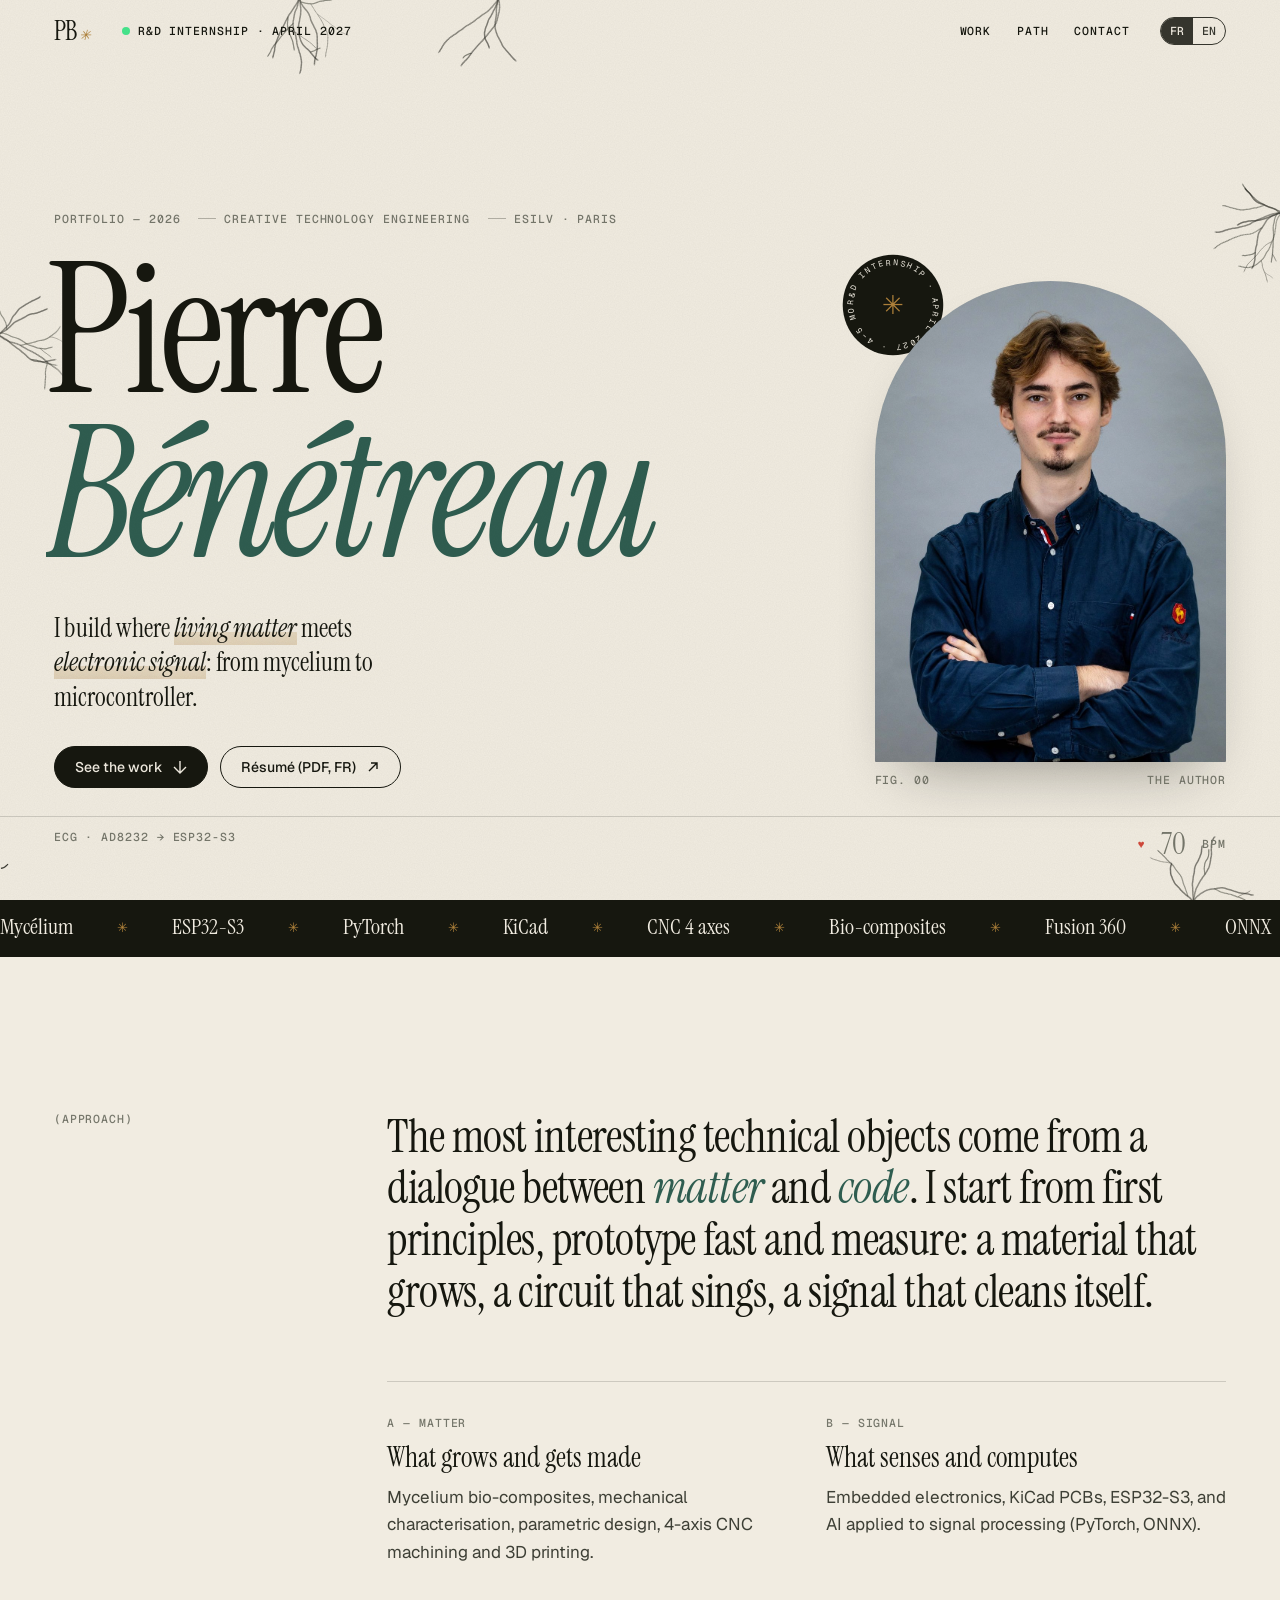
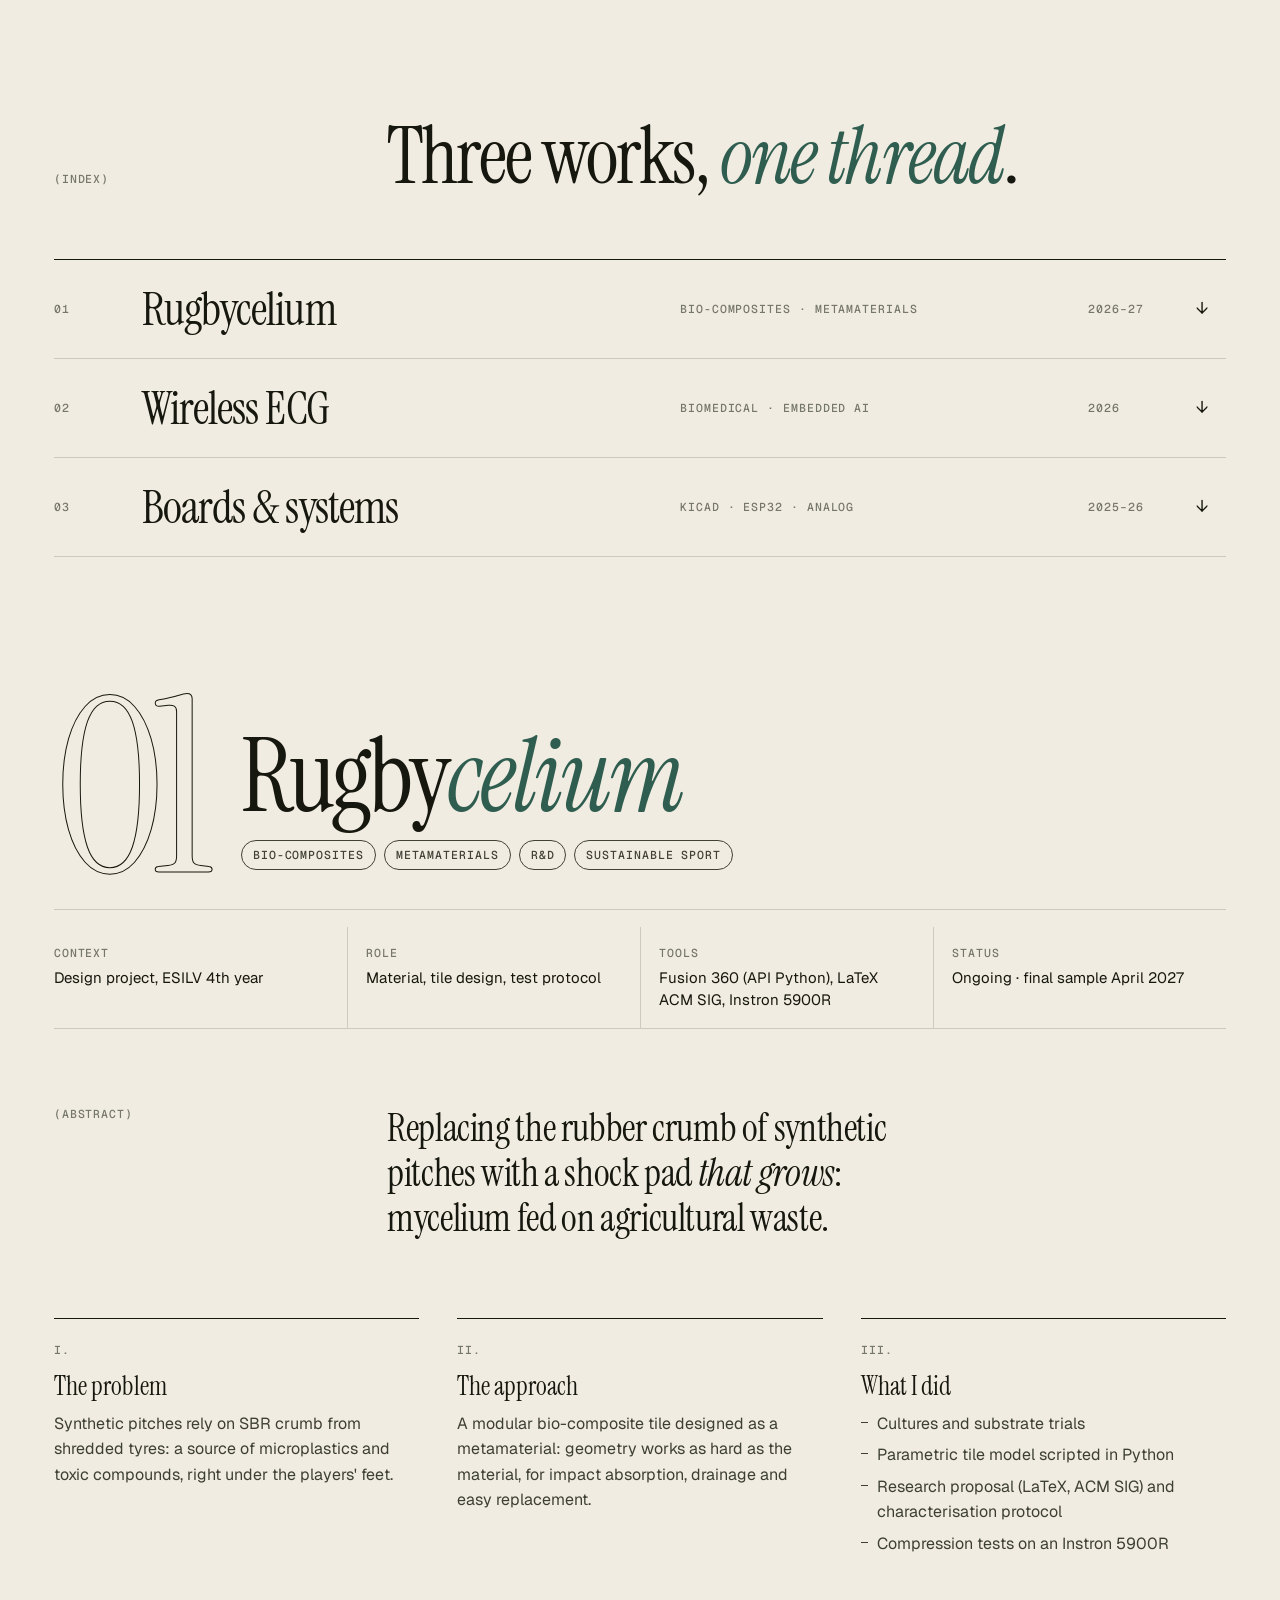
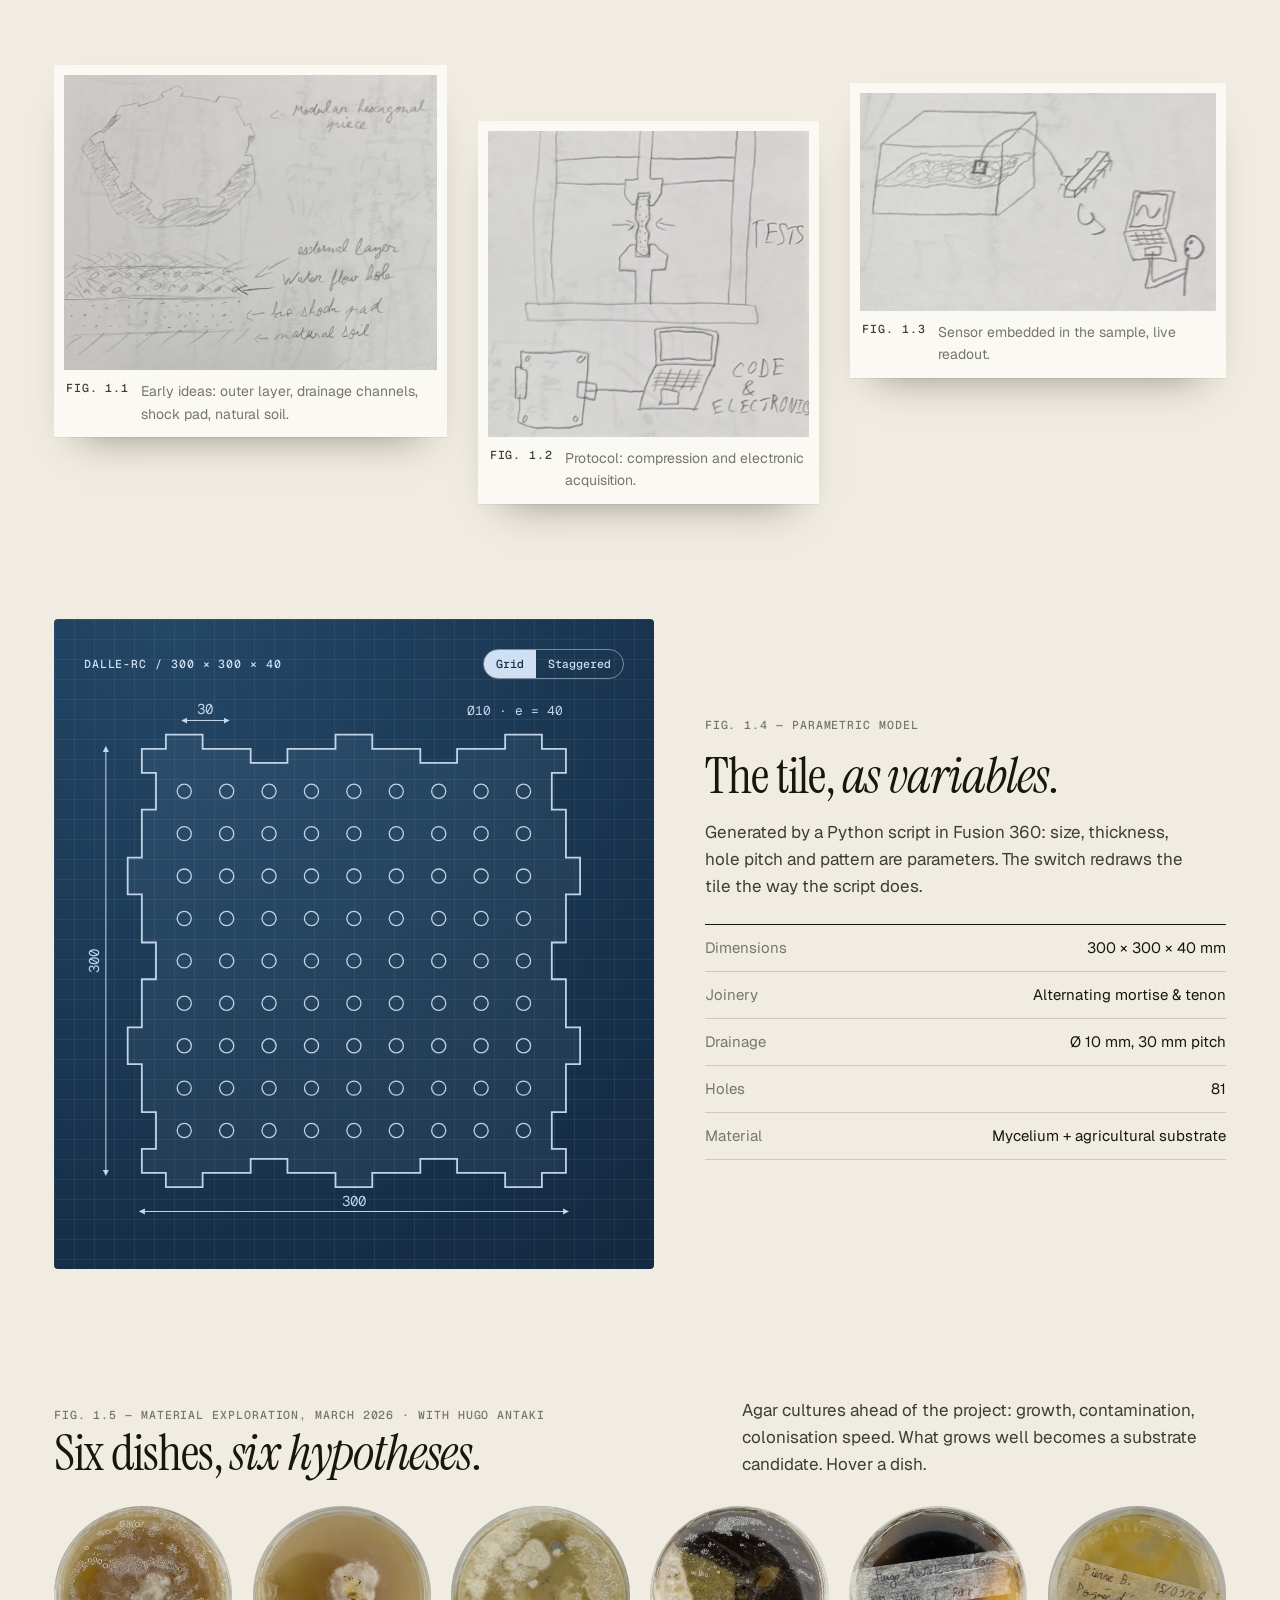
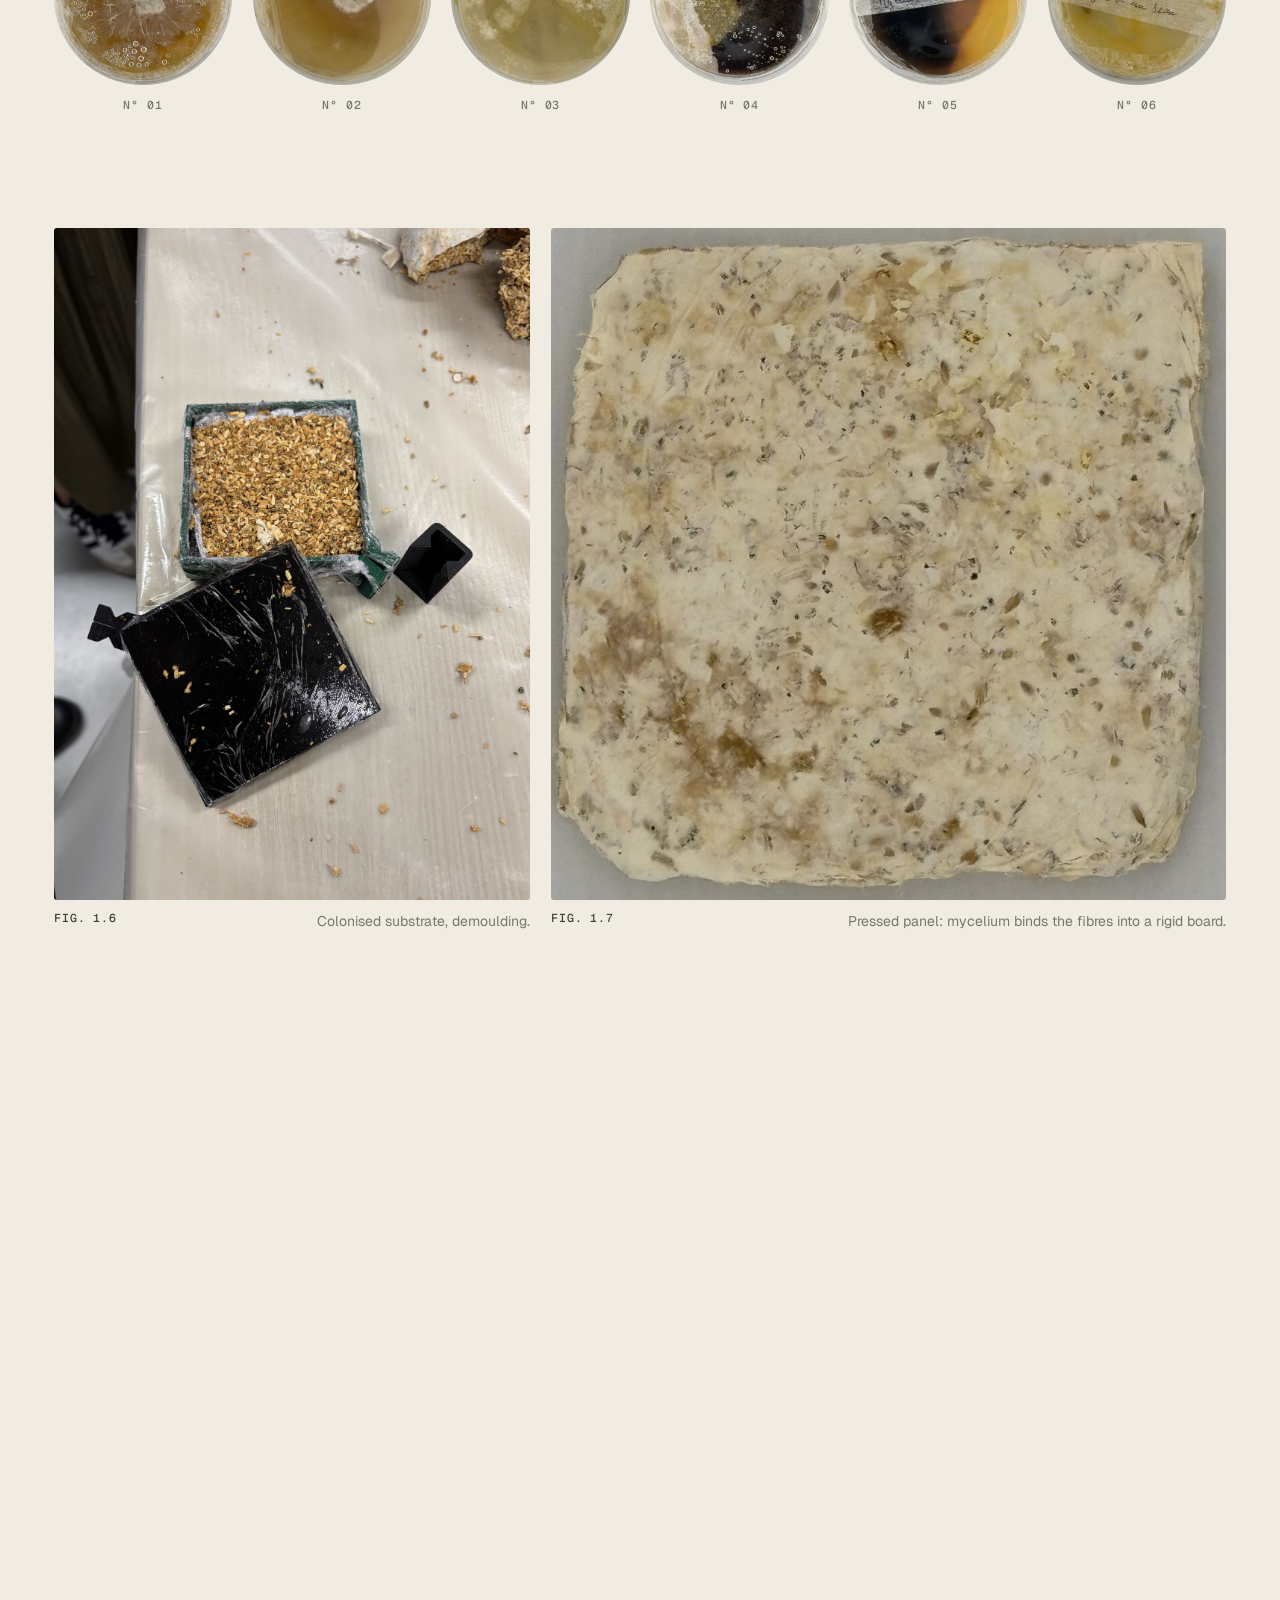
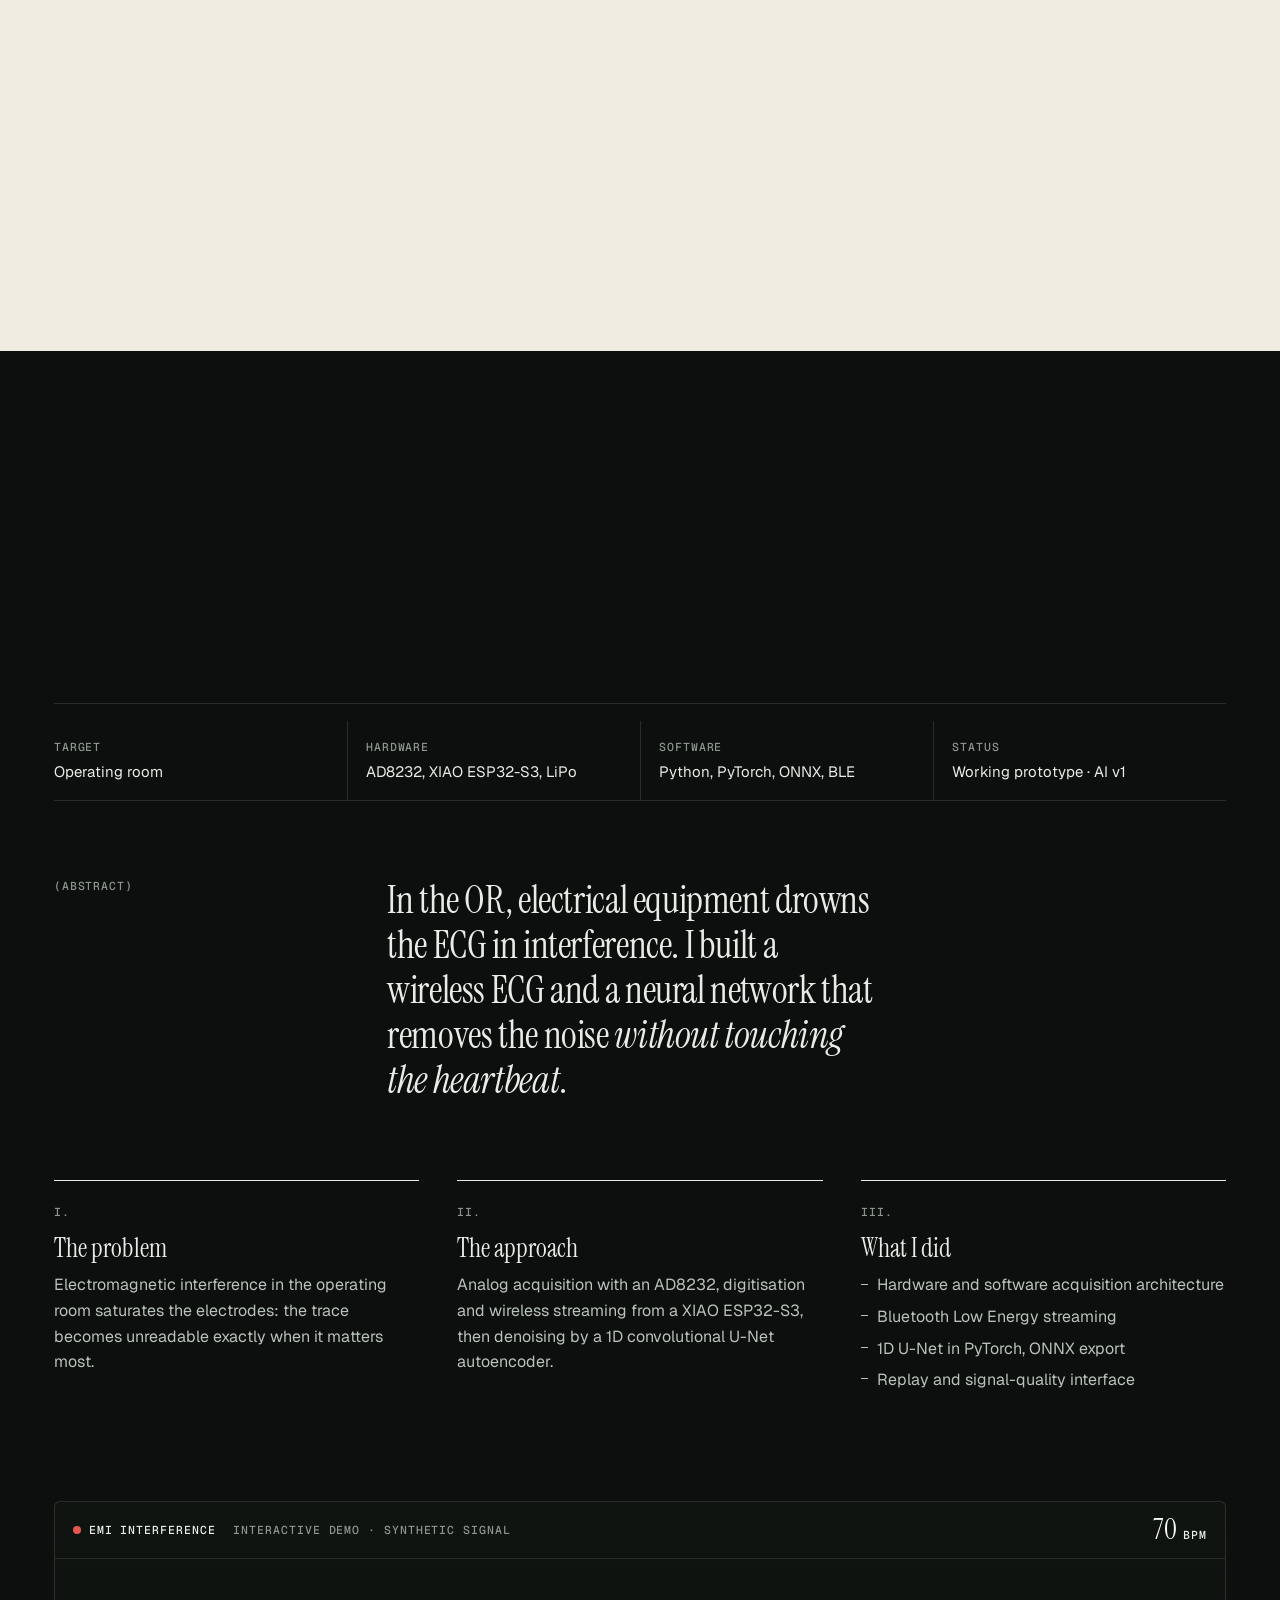
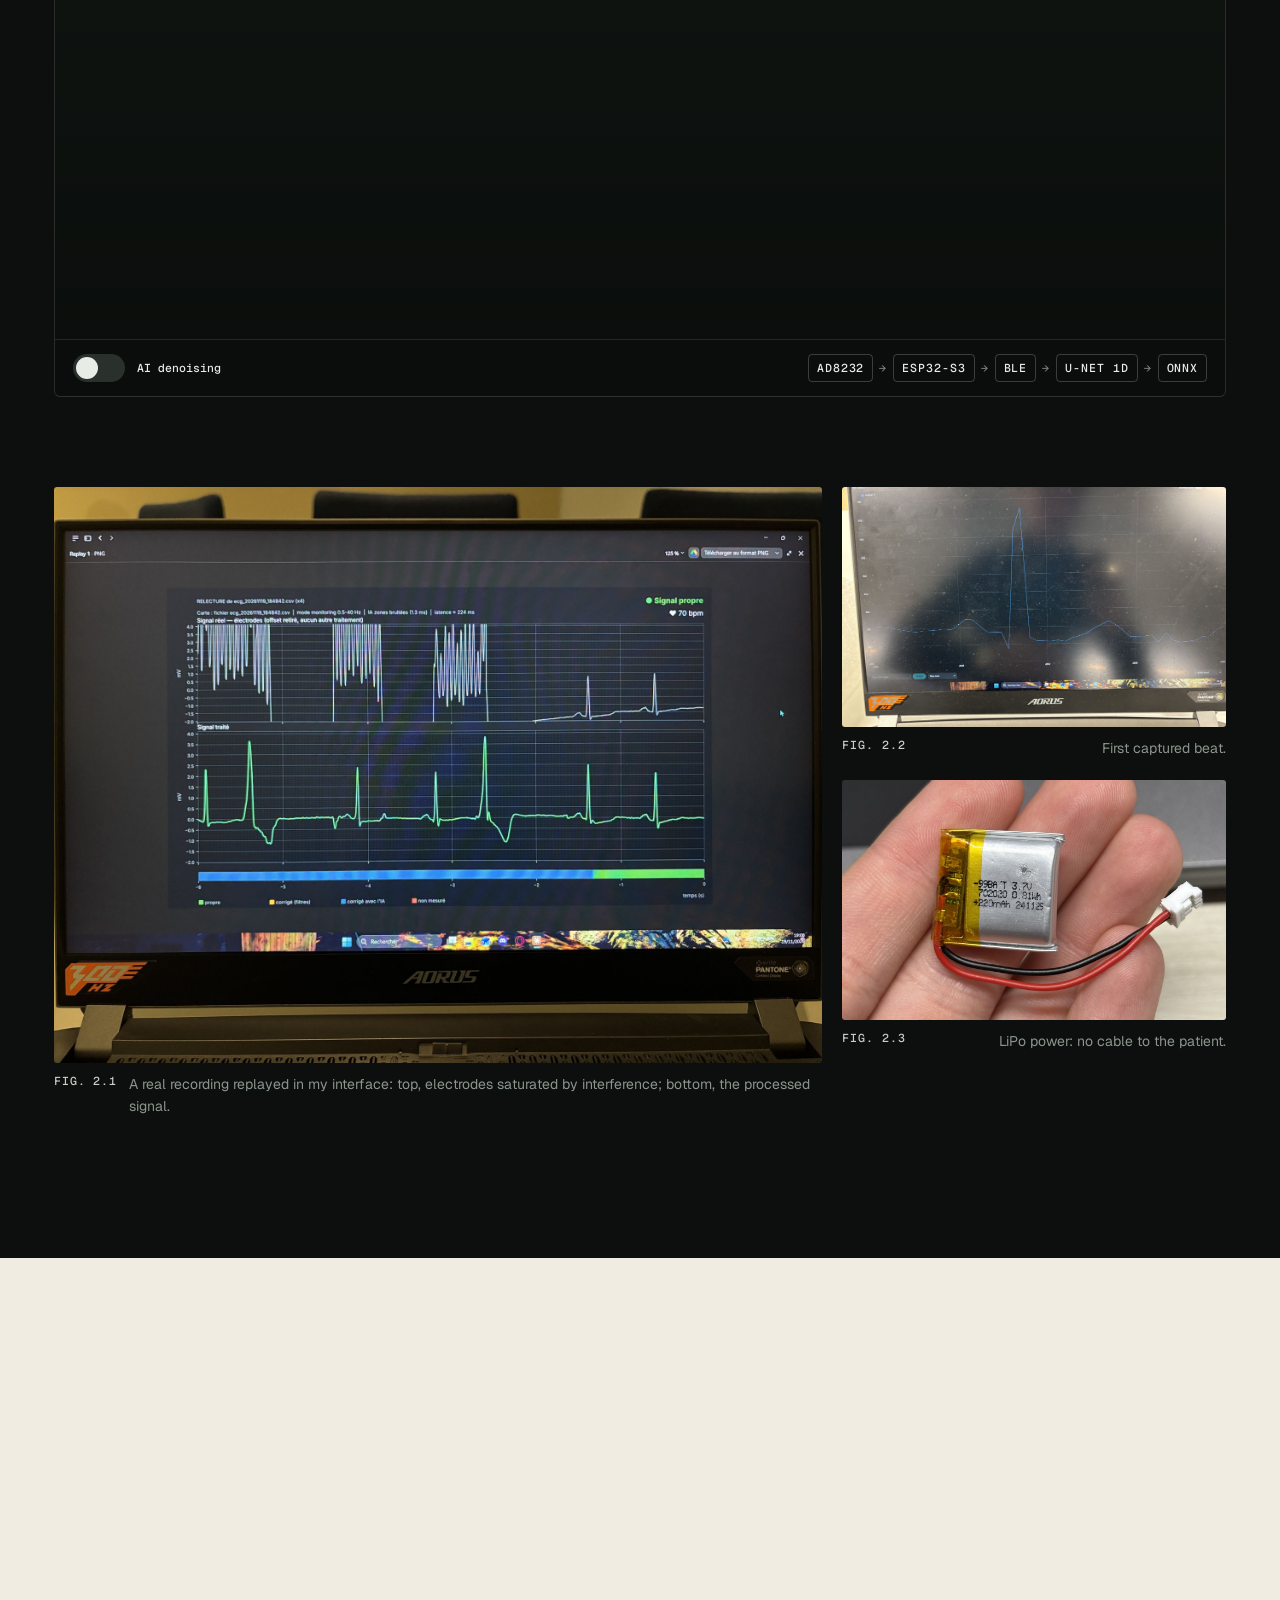
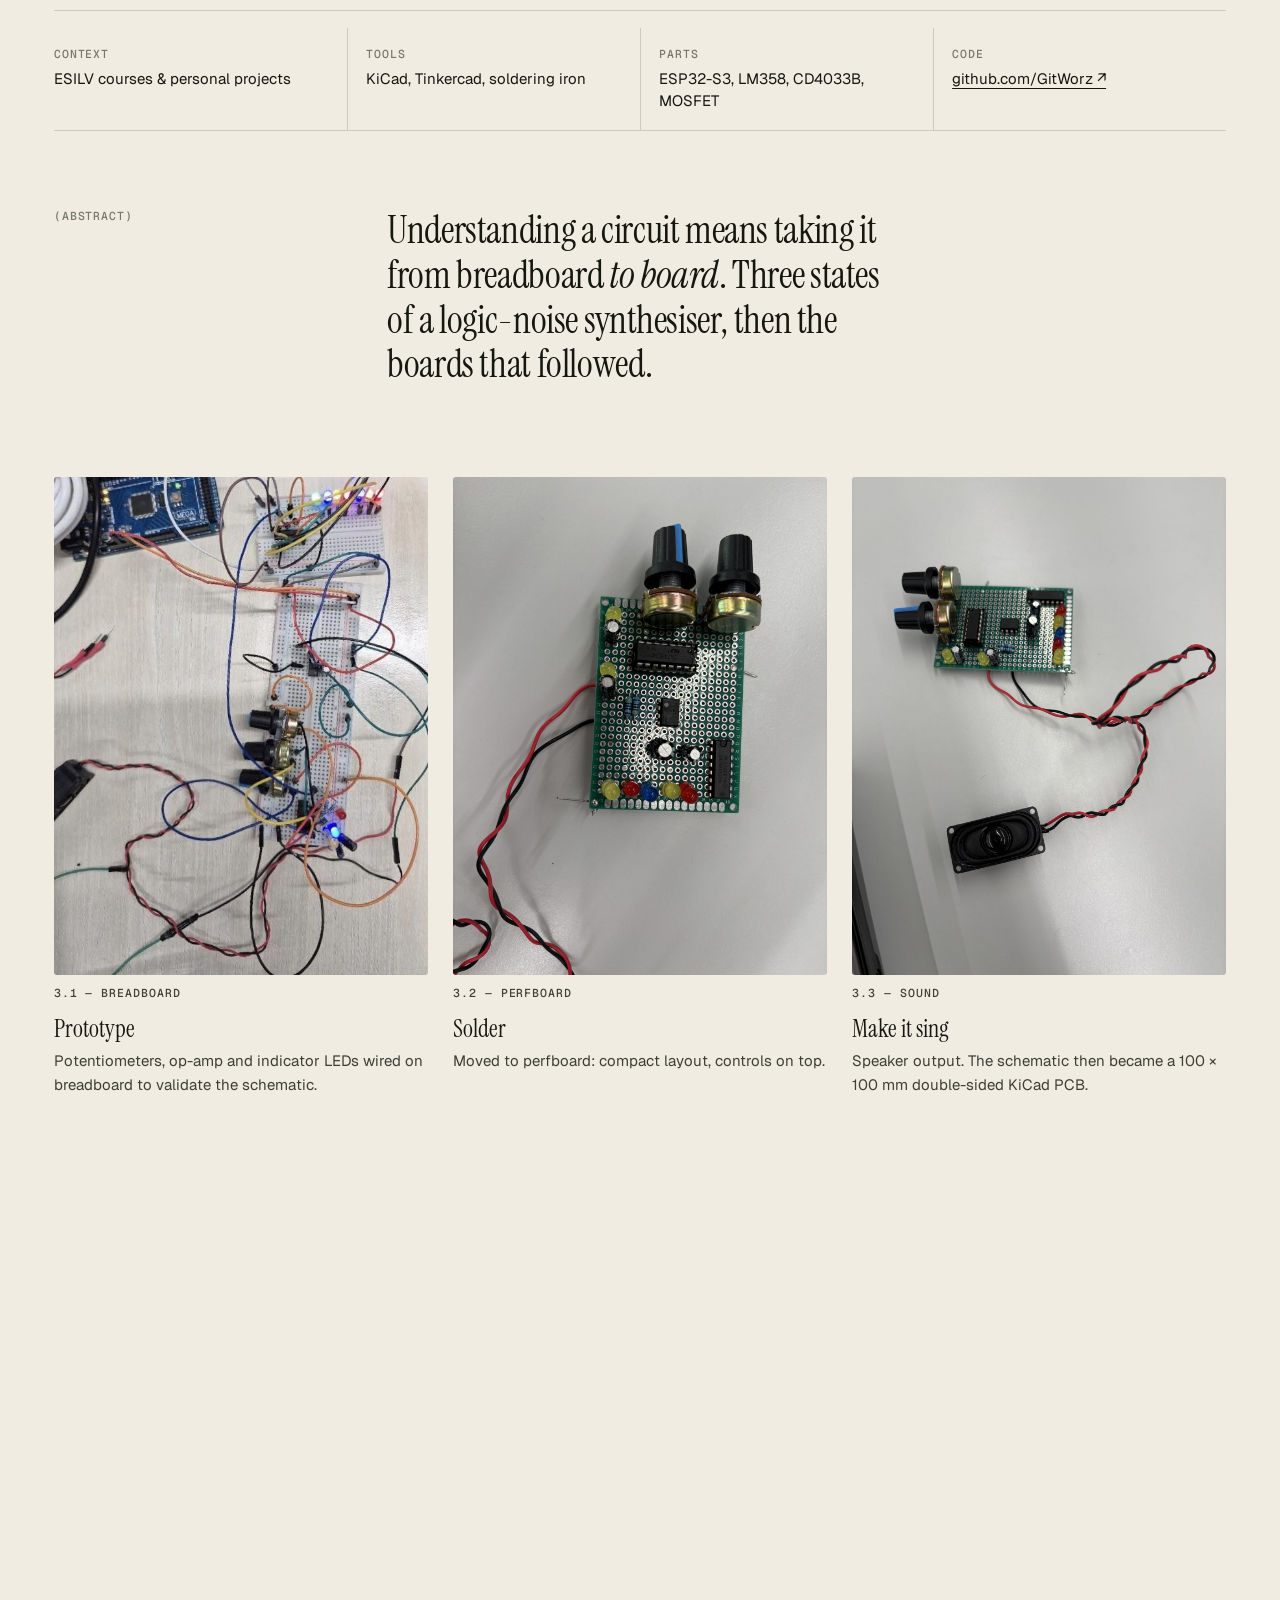
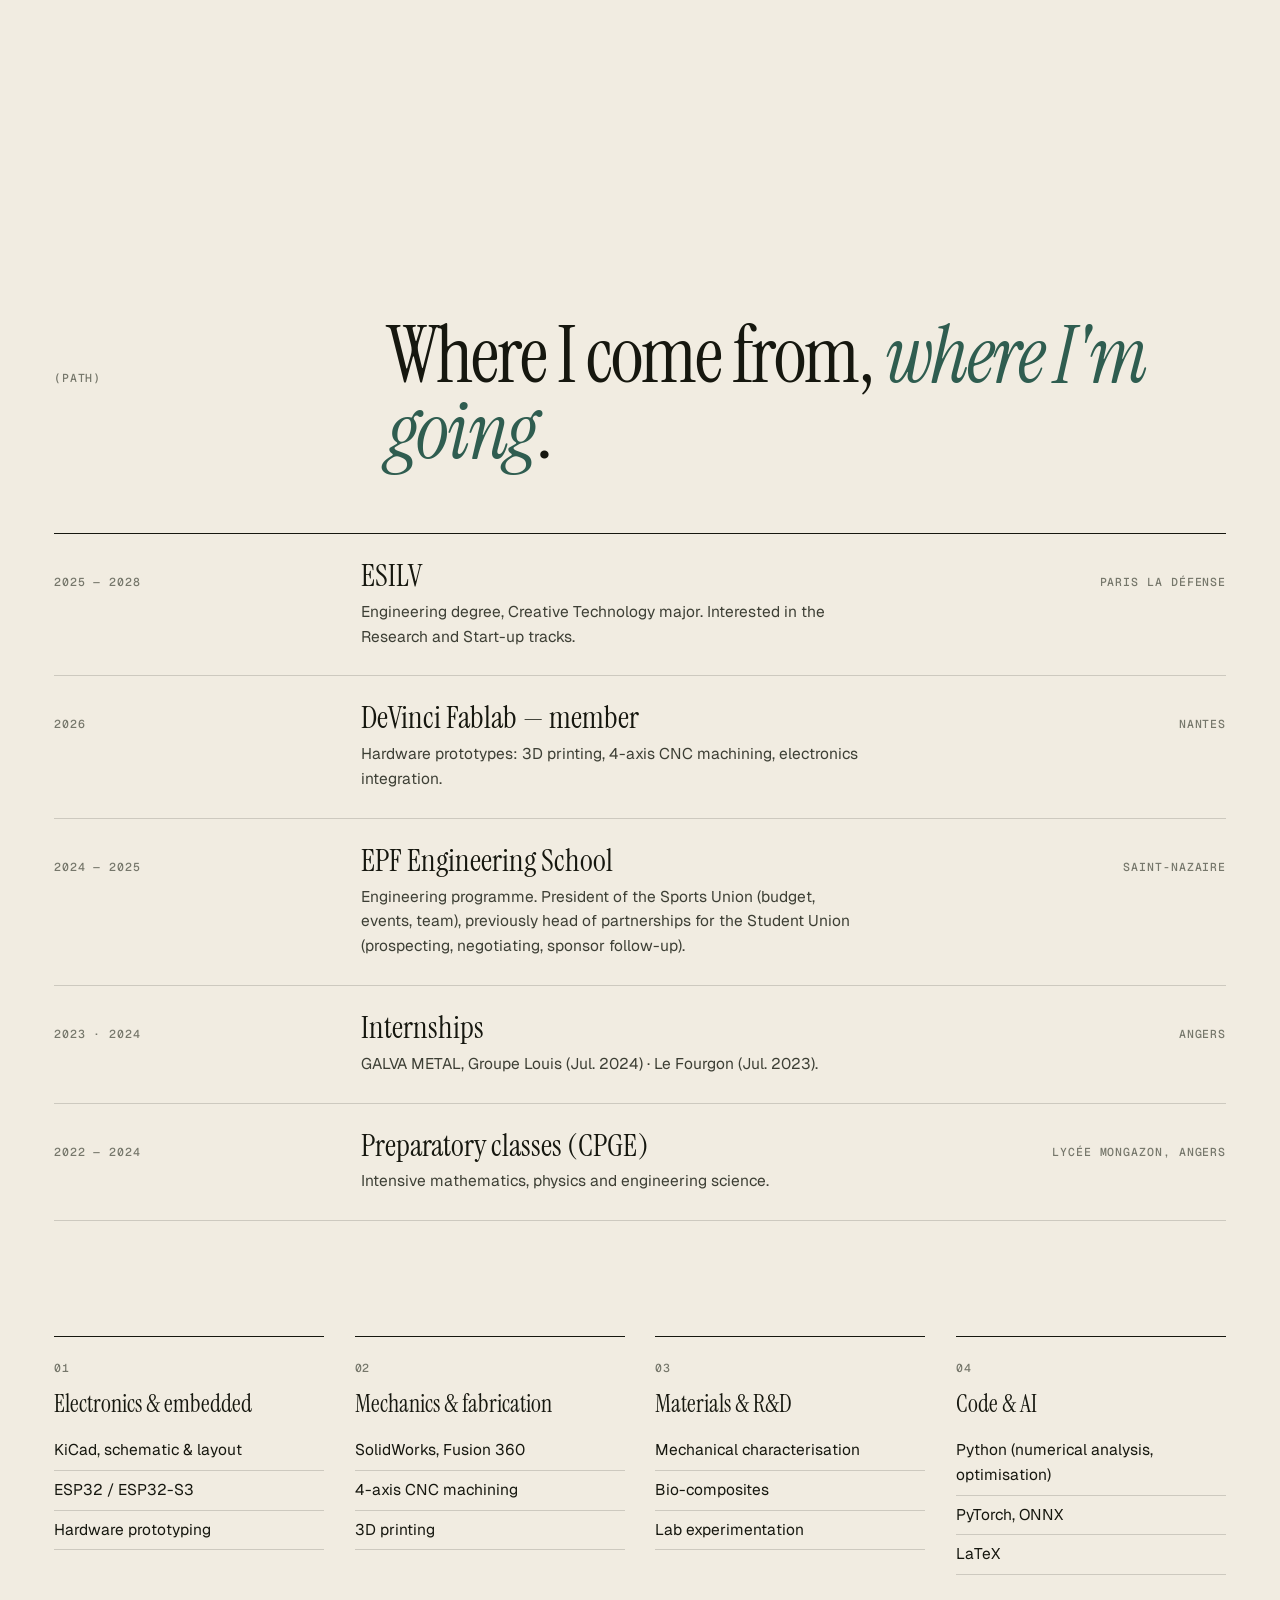
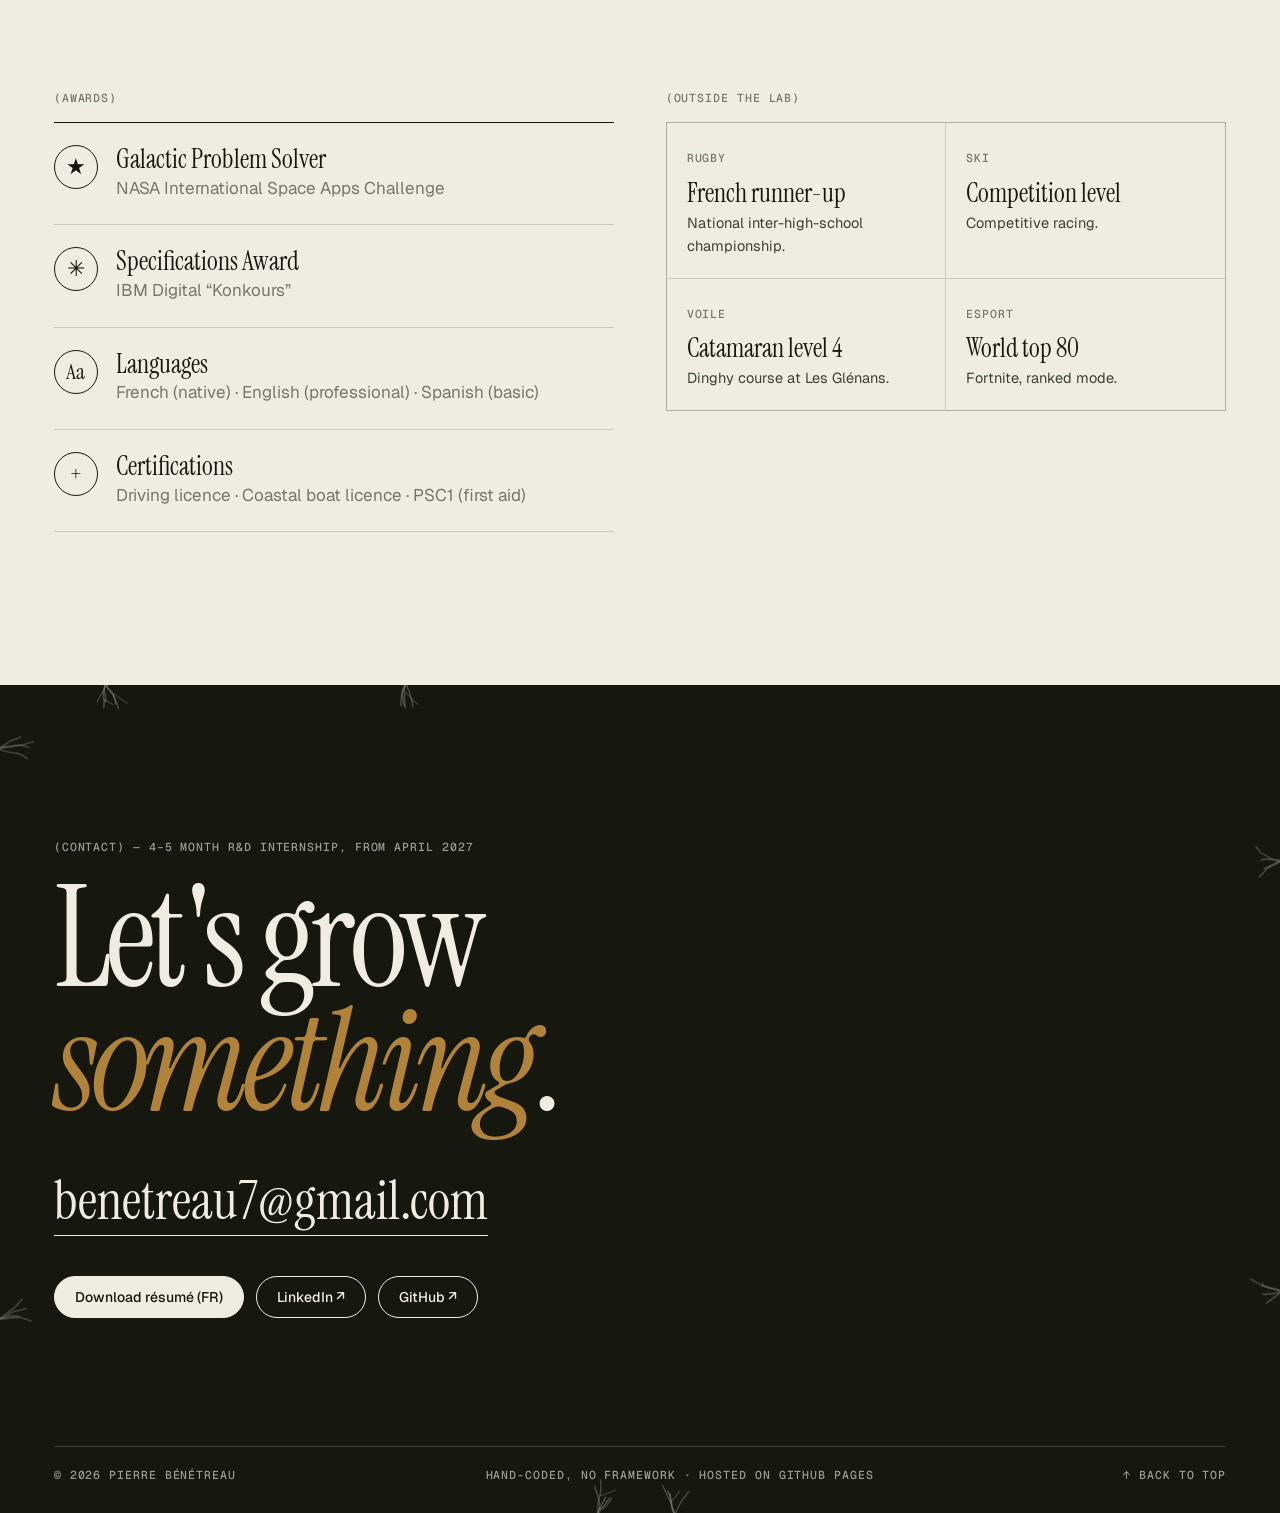
==== commit cd77a75c: "Nouveau portfolio « Matière × Signal » Site bilingue FR/EN codé sans framework : hero mycélium génér" ====
--- a/index.html
+++ b/index.html
@@ -1,767 +1,437 @@
 <!doctype html>
-<html lang="en">
+<html lang="fr" data-l="fr">
 <head>
 <meta charset="utf-8">
 <meta name="viewport" content="width=device-width,initial-scale=1,viewport-fit=cover">
-<meta name="description" content="Pierre Bénétreau, engineering student in Creative Technology at ESILV, working between living materials and electronic signal.">
-<meta property="og:title" content="Pierre Bénétreau">
-<meta property="og:description" content="Mycelium shock pads for rugby and a wireless ECG for the operating room.">
+<title>Pierre Bénétreau — Matière × Signal</title>
+<meta name="description" content="Pierre Bénétreau, élève-ingénieur Creative Technology (ESILV). Bio-composites en mycélium, ECG sans fil débruité par IA, PCB et systèmes embarqués. Recherche un stage R&D dès avril 2027.">
+<meta property="og:title" content="Pierre Bénétreau — Matière × Signal">
+<meta property="og:description" content="Élève-ingénieur Creative Technology : du mycélium au microcontrôleur.">
+<meta property="og:image" content="https://gitworz.github.io/assets/img/og.jpg">
 <meta property="og:type" content="website">
-<style>*,*::before,*::after{box-sizing:border-box}:root{padding-top:env(safe-area-inset-top,0px);padding-bottom:env(safe-area-inset-bottom,0px)}body{margin:0}img{max-width:100%}[hidden]{display:none!important}</style>
-<title>Pierre Bénétreau</title>
-<meta name="claude:viewport-fit-sides" content="cover">
+<meta name="theme-color" content="#f1ece1">
+<link rel="icon" href="data:image/svg+xml,%3Csvg xmlns='http://www.w3.org/2000/svg' viewBox='0 0 64 64'%3E%3Crect width='64' height='64' rx='14' fill='%2316170f'/%3E%3Ctext x='50%25' y='58%25' text-anchor='middle' font-family='Georgia,serif' font-size='34' fill='%23f1ece1'%3EPB%3C/text%3E%3C/svg%3E">
 <link rel="preconnect" href="https://fonts.googleapis.com">
 <link rel="preconnect" href="https://fonts.gstatic.com" crossorigin>
-<link rel="stylesheet" href="https://fonts.googleapis.com/css2?family=Newsreader:ital,opsz,wght@0,6..72,400..600;1,6..72,400..500&family=Instrument+Sans:ital,wght@0,400..600;1,400&family=IBM+Plex+Mono:wght@400;500&display=swap">
-<style>
-/* Layout concept: a laboratory plate book. Each project is a numbered plate with a specimen rail on the left and the evidence on the right. */
-:root{
-  --bone:#efe9db; --paper:#f6f2e8; --ink:#1b1d18; --soft:#44463c; --rule:#cfc7b4;
-  --verd:#3a6459; --spore:#96784a;
-  --display:"Newsreader",Georgia,"Times New Roman",serif;
-  --body:"Instrument Sans","Helvetica Neue",Arial,sans-serif;
-  --mono:"IBM Plex Mono",ui-monospace,Menlo,Consolas,monospace;
-  --gutter:max(16px,env(safe-area-inset-left,0px));
-  --gutter-r:max(16px,env(safe-area-inset-right,0px));
-  color-scheme:light;
-}
-:root:not([data-l="fr"]) [lang="fr"]:not(html){display:none!important}
-:root[data-l="fr"] [lang="en"]:not(html){display:none!important}
-html{scroll-behavior:smooth;scroll-padding-top:72px}
-body{background:var(--bone);color:var(--ink);font:400 18px/1.6 var(--body);-webkit-font-smoothing:antialiased;overflow-x:clip}
-body::before{content:"";position:fixed;inset:0 0 auto;height:env(safe-area-inset-top,0px);z-index:10;background:var(--bone)}
-.wrap{max-width:1320px;margin-inline:auto;padding-left:max(clamp(16px,4vw,48px),env(safe-area-inset-left,0px));padding-right:max(clamp(16px,4vw,48px),env(safe-area-inset-right,0px))}
-h1,h2,h3{font-family:var(--display);font-weight:400;text-wrap:balance;margin:0}
-p{margin:0}
-a{color:inherit;text-underline-offset:3px;text-decoration-thickness:1px}
-a:focus-visible,button:focus-visible,input:focus-visible{outline:2px solid var(--verd);outline-offset:3px}
-img{display:block;height:auto}
-.mono{font:400 14px/1.5 var(--body)}
-.lab{font:500 12.5px/1.4 var(--mono);letter-spacing:.06em;text-transform:uppercase;color:var(--soft)}
-.prose{max-width:62ch;display:grid;gap:1em}
-.lede{font-family:var(--display);font-size:clamp(23px,2.5vw,31px);line-height:1.3}
-.muted{color:var(--soft)}
-
-/* Nav */
-.nav{position:sticky;top:env(safe-area-inset-top,0px);z-index:9;background:var(--bone);border-bottom:1px solid var(--rule)}
-.nav .wrap{display:flex;align-items:center;justify-content:space-between;gap:16px;height:56px}
-.nav strong{font:500 20px/1 var(--display)}
-.nav nav{display:flex;align-items:center;gap:clamp(14px,2.4vw,30px);font-size:15px}
-.nav nav a{text-decoration:none}
-.nav nav a:hover{color:var(--verd)}
-.lang{display:flex;border:1px solid var(--ink)}
-.lang button{all:unset;cursor:pointer;font:500 11.5px/1 var(--mono);padding:6px 8px}
-.lang button[aria-pressed="true"]{background:var(--ink);color:var(--bone)}
-@media(max-width:620px){.nav .opt{display:none}}
-
-/* Hero */
-.hero{padding-top:clamp(36px,6vw,76px)}
-.hero h1{font-size:clamp(44px,8.2vw,118px);line-height:1;letter-spacing:-.015em;max-width:13.5em}
-.hero h1 em{font-style:italic;color:var(--verd)}
-.herotop{display:grid;gap:22px}
-.herofoot{display:grid;grid-template-columns:minmax(0,1.3fr) minmax(0,1fr);gap:24px 48px;margin-top:clamp(22px,3vw,36px);align-items:end}
-.avail{border-left:1px solid var(--ink);padding-left:16px}
-.band{position:relative;height:clamp(200px,27vw,340px);margin-top:clamp(20px,3vw,36px);border-block:1px solid var(--rule);background:var(--paper)}
-.band canvas{position:absolute;inset:0;width:100%;height:100%;display:block}
-.bandcap{display:flex;justify-content:space-between;gap:16px;flex-wrap:wrap;padding-block:10px}
-@media(max-width:760px){.herofoot{grid-template-columns:minmax(0,1fr)}}
-
-/* Plates */
-.plate{padding-block:clamp(56px,8vw,112px);border-top:1px solid var(--ink)}
-.platehead{display:grid;grid-template-columns:minmax(0,3fr) minmax(0,9fr);gap:24px}
-.platehead h2{font-size:clamp(52px,9.5vw,136px);line-height:.98;letter-spacing:-.02em}
-.platehead .tag{font:italic 400 clamp(21px,2.4vw,30px)/1.25 var(--display);margin-top:12px}
-.row{display:grid;grid-template-columns:minmax(0,3fr) minmax(0,9fr);gap:24px;margin-top:clamp(44px,6vw,80px)}
-.row>*{min-width:0}
-.rail{display:grid;gap:6px;align-content:start}
-.meta{margin:clamp(30px,4vw,48px) 0 0;display:grid;grid-template-columns:repeat(4,minmax(0,1fr));gap:16px 24px;border-block:1px solid var(--rule);padding-block:16px}
-.meta dt{font:500 12.5px/1.4 var(--mono);letter-spacing:.06em;text-transform:uppercase;color:var(--soft)}
-.meta dd{margin:4px 0 0;font-size:16px;line-height:1.4}
-.status::before{content:"";display:inline-block;width:8px;height:8px;border-radius:50%;background:var(--verd);margin-right:7px;vertical-align:1px}
-@media(max-width:860px){.platehead,.row{grid-template-columns:minmax(0,1fr);gap:12px}.meta{grid-template-columns:repeat(2,minmax(0,1fr))}}
-.two{display:grid;grid-template-columns:minmax(0,1fr) minmax(0,1fr);gap:clamp(24px,4vw,56px)}
-.two>*{min-width:0}
-@media(max-width:760px){.two{grid-template-columns:minmax(0,1fr)}}
-figure{margin:0}
-figcaption{font:400 14px/1.45 var(--body);color:var(--soft);margin-top:8px}
-.sketch{mix-blend-mode:multiply;width:100%}
-
-/* Tile */
-.seg{display:inline-flex;border:1px solid var(--ink);margin-bottom:14px}
-.seg button{all:unset;cursor:pointer;font:500 12px/1 var(--mono);padding:8px 11px}
-.seg button[aria-pressed="true"]{background:var(--ink);color:var(--bone)}
-#tile{width:100%;max-width:440px;height:auto;display:block}
-#tile text{font:500 11px var(--mono);fill:var(--soft)}
-.read{display:flex;gap:28px;flex-wrap:wrap;margin-top:12px}
-.read b{display:block;font:400 30px/1.1 var(--display)}
-
-/* Substrate bar */
-.bar{display:flex;height:64px;border:1px solid var(--ink)}
-.bar div{display:flex;align-items:flex-end;padding:7px;font:500 12px/1 var(--mono);min-width:0}
-.bar .a{background:#d9cba9}.bar .b{background:#b99c6b}.bar .c{background:#7f6a45;color:var(--paper)}.bar .d{background:var(--ink)}
-.key{display:grid;grid-template-columns:repeat(2,minmax(0,1fr));gap:12px 28px;margin-top:14px}
-.key p{font-size:16px;line-height:1.45}
-.key b{font-weight:600}
-@media(max-width:560px){.key{grid-template-columns:minmax(0,1fr)}}
-.steps{display:grid;grid-template-columns:repeat(4,minmax(0,1fr));gap:0;margin-top:30px;border-top:1px solid var(--ink)}
-.steps div{padding:12px 16px 0 0}
-.steps b{display:block;font:400 clamp(26px,3vw,38px)/1.1 var(--display)}
-@media(max-width:620px){.steps{grid-template-columns:repeat(2,minmax(0,1fr));row-gap:14px}}
-
-/* Tables */
-.tw{overflow-x:auto}
-table{border-collapse:collapse;width:100%;min-width:560px;font-size:16px;line-height:1.45}
-th{font:500 12.5px/1.4 var(--mono);letter-spacing:.06em;text-transform:uppercase;color:var(--soft);text-align:left;padding:0 18px 8px 0;border-bottom:1px solid var(--ink)}
-td{padding:11px 18px 11px 0;border-bottom:1px solid var(--rule);vertical-align:top}
-
-@media(max-width:620px){table,tbody,tr,td{display:block;min-width:0;width:100%}thead{display:none}tr{padding-block:12px;border-bottom:1px solid var(--rule)}td{border:0;padding:0 0 4px}td:first-child{font-weight:600}}
-
-/* Specimens */
-.specimens{display:grid;grid-template-columns:repeat(5,minmax(0,1fr));gap:14px}
-.specimens img{width:100%;aspect-ratio:1;object-fit:cover;border-radius:50%}
-.specimens figcaption{text-align:center}
-@media(max-width:620px){.specimens{grid-template-columns:repeat(3,minmax(0,1fr))}}
-.trial{display:grid;grid-template-columns:minmax(0,5fr) minmax(0,3fr) minmax(0,3fr);gap:14px;align-items:start}
-.trial img{width:100%}
-@media(max-width:620px){.trial{grid-template-columns:repeat(2,minmax(0,1fr))}.trial figure:first-child{grid-column:1/-1}}
-.refs{font-size:15px;line-height:1.5;color:var(--soft);display:grid;gap:6px;padding-left:18px;margin:0}
-
-/* ECG */
-.scope{background:var(--paper);border:1px solid var(--rule)}
-.scope canvas{display:block;width:100%;height:clamp(180px,22vw,260px)}
-.ctrl{display:flex;align-items:center;gap:14px;flex-wrap:wrap;padding:12px 14px;border-top:1px solid var(--rule)}
-.ctrl label{font:500 12px/1 var(--mono)}
-.ctrl input{flex:1 1 180px;accent-color:var(--verd);min-width:0}
-.pipe{list-style:none;margin:0;padding:0;display:grid;grid-template-columns:repeat(5,minmax(0,1fr));border-top:1px solid var(--ink)}
-.pipe li{padding:12px 14px 0 0;position:relative}
-.pipe b{display:block;font:400 21px/1.2 var(--display)}
-.pipe li span{display:block;font-size:15.5px;line-height:1.4;color:var(--soft);margin-top:4px}
-.pipe b span{display:inline;font:inherit;color:inherit;margin:0}
-.pipe .tick{position:absolute;top:-4px;left:0;width:7px;height:7px;background:var(--ink);border-radius:50%}
-@media(max-width:860px){.pipe{grid-template-columns:minmax(0,1fr)}.pipe li{padding:12px 0 12px 18px;border-left:1px solid var(--ink)}.pipe .tick{left:-4px;top:18px}.pipe{border-top:0}}
-.gantt{display:grid;grid-template-columns:repeat(12,minmax(0,1fr));gap:4px 0}
-.gantt div{background:var(--paper);border:1px solid var(--rule);padding:9px;font-size:15.5px;line-height:1.35;min-width:0}
-.gantt b{display:block;font:500 12.5px/1.4 var(--mono);color:var(--verd)}
-.gantt .g1{grid-column:1/4}.gantt .g2{grid-column:4/7}.gantt .g3{grid-column:7/10}.gantt .g4{grid-column:10/13}
-@media(max-width:760px){.gantt{grid-template-columns:minmax(0,1fr)}.gantt div{grid-column:1!important}}
-
-/* Next, index */
-.next{display:grid;grid-template-columns:repeat(2,minmax(0,1fr));gap:clamp(24px,4vw,56px)}
-.next h3{font-size:clamp(28px,3.2vw,40px);line-height:1.1;margin-bottom:10px}
-.next img{width:min(100%,340px);margin-top:14px}
-@media(max-width:760px){.next{grid-template-columns:minmax(0,1fr)}}
-.sec-title{font-size:clamp(36px,5vw,64px);line-height:1.04;letter-spacing:-.01em}
-
-/* Profile */
-.prof{display:grid;grid-template-columns:minmax(0,3fr) minmax(0,9fr);gap:24px}
-.prof .pic{width:min(100%,230px)}
-@media(max-width:860px){.prof{grid-template-columns:minmax(0,1fr)}.prof .pic{width:150px}}
-.cols{display:grid;grid-template-columns:repeat(2,minmax(0,1fr));gap:36px clamp(24px,4vw,56px);margin-top:clamp(32px,4vw,52px)}
-.cols>*{min-width:0}
-@media(max-width:760px){.cols{grid-template-columns:minmax(0,1fr)}}
-.tl{list-style:none;margin:10px 0 0;padding:0}
-.tl li{display:grid;grid-template-columns:6.2em minmax(0,1fr);gap:10px;padding-block:8px;border-top:1px solid var(--rule);font-size:16px;line-height:1.4}
-.tl time,.tl .y{font:500 13px/1.6 var(--mono);color:var(--soft)}
-blockquote{margin:0}
-.quotes{display:grid;grid-template-columns:repeat(2,minmax(0,1fr));gap:clamp(24px,4vw,56px);margin-top:clamp(40px,5vw,64px)}
-.quotes p{font:italic 400 clamp(21px,2.2vw,27px)/1.32 var(--display)}
-.quotes cite{display:block;font:normal 400 14px/1.5 var(--body);color:var(--soft);margin-top:10px}
-@media(max-width:760px){.quotes{grid-template-columns:minmax(0,1fr)}}
-
-/* Contact */
-.contact{background:var(--ink);color:var(--bone);padding-block:clamp(56px,8vw,104px);margin-top:clamp(56px,8vw,112px)}
-.contact h2{font-size:clamp(38px,6.4vw,92px);line-height:1.02;letter-spacing:-.015em;max-width:12em}
-.cline{display:flex;gap:14px 26px;flex-wrap:wrap;align-items:center;margin-top:30px;font-size:18px}
-.cline button{all:unset;cursor:pointer;font:500 12px/1 var(--mono);border:1px solid var(--bone);padding:8px 11px}
-.cline button:focus-visible{outline:2px solid var(--bone);outline-offset:3px}
-.cline a:focus-visible{outline-color:var(--bone)}
-#mail{user-select:all;overflow-wrap:anywhere}
-
-/* Display legibility: fixed sturdy optical size, so thin strokes never appear at large sizes */
-h1,h2,h3,.lede,.nav strong,.read b,.steps b,.pipe b,.quotes p,.platehead .tag{font-optical-sizing:none;font-variation-settings:"opsz" 16}
-h1,h2,h3{font-weight:500;letter-spacing:-.02em}
-.hero h1{letter-spacing:-.028em}
-.lede{font-weight:450}
-
-/* Strata: pinned exploded view */
-.strata{height:300vh;margin-top:clamp(36px,5vw,64px)}
-.stick{position:sticky;top:64px;height:calc(100vh - 72px);display:grid;grid-template-columns:minmax(0,7fr) minmax(0,5fr);gap:clamp(20px,4vw,56px);align-items:center}
-#iso{width:100%;height:100%;max-height:calc(100vh - 96px);display:block}
-.stack{list-style:none;margin:0;padding:0;display:grid}
-.stack li{padding:14px 0 14px 18px;border-left:2px solid var(--rule);transition:border-color .35s}
-.stack b{font:500 clamp(23px,2.4vw,30px)/1.15 var(--display);font-optical-sizing:none;font-variation-settings:"opsz" 16;color:var(--soft);transition:color .35s}
-.stack p{margin-top:4px;font-size:16.5px;line-height:1.45;max-height:0;overflow:hidden;opacity:0;transition:max-height .45s,opacity .35s}
-.stack li.on{border-color:var(--verd)}
-.stack li.on b{color:var(--ink)}
-.stack li.on p{max-height:7em;opacity:1}
-@media(max-width:860px){.stick{grid-template-columns:minmax(0,1fr);grid-template-rows:minmax(0,1fr) auto;gap:6px;height:calc(100svh - 64px);top:58px}
-#iso{max-height:none;min-height:0}.stack{min-height:11.5em;align-content:start}.stack li{padding:7px 0 7px 12px}.stack b{font-size:21px}.stack p{font-size:15.5px}}
-.calm .strata{height:auto}.calm .stick{position:static;height:auto}.calm .stack p{max-height:none;opacity:1}.calm #iso{max-height:560px}
-
-.ecgfig{background:var(--paper);border:1px solid var(--rule);padding:clamp(8px,1.4vw,18px)}
-.ecgfig img{width:100%;mix-blend-mode:multiply}
-@media(max-width:620px){.ecgfig.ecgfig{overflow-x:auto}.ecgfig img{width:640px;max-width:none}}
-
-/* Progress hairline */
-.nav{--p:0}
-.nav::after{content:"";position:absolute;left:0;right:0;bottom:-1px;height:2px;background:var(--verd);transform:scaleX(var(--p));transform-origin:left}
-
-/* Scroll reveals. .pre is only ever added by script, so the page reads fully without it */
-.plate{border-top:0;position:relative}
-.plate::before{content:"";position:absolute;inset:0 0 auto;height:1px;background:var(--ink);transform-origin:left;transition:transform 1.3s cubic-bezier(.65,0,.2,1)}
-.plate.pre-line::before{transform:scaleX(0)}
-.rv{transition:opacity .85s cubic-bezier(.2,.7,.2,1),transform .95s cubic-bezier(.2,.7,.2,1),clip-path 1.1s cubic-bezier(.65,0,.2,1);transition-delay:var(--d,0ms)}
-.rv.pre{opacity:0;transform:translateY(30px)}
-.rv-title.pre{opacity:1;transform:translateY(.45em);clip-path:inset(-10% -5% 105% -5%)}
-.rv-title{clip-path:inset(-10% -5% -25% -5%)}
-.rv-img{overflow:hidden}
-.rv-img.pre{opacity:1;transform:none;clip-path:inset(100% 0 0 0)}
-.rv-img{clip-path:inset(0 0 0 0)}
-.rv-img img{transition:transform 1.4s cubic-bezier(.2,.7,.2,1);transition-delay:var(--d,0ms)}
-.rv-img.pre img{transform:scale(1.14)}
-.rv-disc.pre{opacity:0;transform:rotate(-16deg) scale(.86)}
-.bar div{transition:width 1.2s cubic-bezier(.65,0,.2,1) .15s}
-.bar.pre div{width:0!important;padding-inline:0;overflow:hidden}
-#tile circle{transition:opacity .4s}
-#tile.pre circle{opacity:0}
-@keyframes rise{from{opacity:0;transform:translateY(.32em)}to{opacity:1;transform:none}}
-@media(prefers-reduced-motion:no-preference){.hero h1,.hero .lab{animation:rise 1s cubic-bezier(.2,.7,.2,1) both}.hero .lab{animation-delay:.1s}}
-@media(prefers-reduced-motion:reduce){html{scroll-behavior:auto}}
-</style>
-
+<link rel="stylesheet" href="https://fonts.googleapis.com/css2?family=Instrument+Serif:ital@0;1&family=Geist:wght@400;500;600&family=Geist+Mono:wght@400;500&display=swap">
+<link rel="stylesheet" href="assets/css/style.css">
+<script>
+(function(){var l;try{l=localStorage.getItem('pb-lang')}catch(e){}
+if(!l){l=(navigator.language||'fr').toLowerCase().indexOf('fr')===0?'fr':'en'}
+document.documentElement.setAttribute('data-l',l);document.documentElement.lang=l;})();
+</script>
 </head>
 <body>
-<header class="nav">
+
+<a class="mono" href="#index" style="position:absolute;left:-999px" onfocus="this.style.left='12px';this.style.top='12px';this.style.zIndex=99" onblur="this.style.left='-999px'"><span lang="fr">Aller au contenu</span><span lang="en">Skip to content</span></a>
+
+<!-- ═════════ BAR ═════════ -->
+<header class="bar" id="bar">
   <div class="wrap">
-    <strong>Pierre Bénétreau</strong>
-    <nav aria-label="Main">
-      <a class="opt" href="#rugbycelium">Rugbycelium</a>
-      <a class="opt" href="#ecg"><span lang="en">Wireless ECG</span><span lang="fr">ECG sans fil</span></a>
-      <a href="#profile"><span lang="en">Profile</span><span lang="fr">Profil</span></a>
+    <a class="mark" href="#top" aria-label="Pierre Bénétreau">PB<i>✳</i></a>
+    <div class="status mono"><span class="dot" aria-hidden="true"></span><span class="txt"><span lang="fr">Stage R&amp;D · avril 2027</span><span lang="en">R&amp;D internship · April 2027</span></span></div>
+    <nav class="nav mono" aria-label="Navigation">
+      <a href="#index"><span lang="fr">Travaux</span><span lang="en">Work</span></a>
+      <a href="#parcours"><span lang="fr">Parcours</span><span lang="en">Path</span></a>
       <a href="#contact">Contact</a>
-      <div class="lang" role="group" aria-label="Language">
-        <button id="b-en" aria-pressed="true">EN</button><button id="b-fr" aria-pressed="false">FR</button>
-      </div>
     </nav>
+    <div class="lang mono" role="group" aria-label="Langue / Language">
+      <button type="button" data-set="fr" aria-pressed="true"><span>FR</span></button>
+      <button type="button" data-set="en" aria-pressed="false"><span>EN</span></button>
+    </div>
   </div>
 </header>
 
-<main>
-<section class="hero">
-  <div class="wrap herotop">
-    <p class="lab"><span lang="en">Engineering student · Creative Technology · ESILV</span><span lang="fr">Élève ingénieur · Creative Technology · ESILV</span></p>
-    <h1><span lang="en">Engineering between <em>living matter</em> and electronic signal.</span><span lang="fr">Ingénierie entre <em>matière vivante</em> et signal électronique.</span></h1>
-  </div>
-  <div class="band" aria-hidden="true"><canvas id="hy"></canvas><canvas id="sig"></canvas></div>
+<main id="top">
+
+<!-- ═════════ HERO ═════════ -->
+<section class="hero" aria-label="Introduction">
+  <canvas id="myco" aria-hidden="true"></canvas>
+  <div class="wrap hero-grid">
+    <div>
+      <div class="kicker mono mute">
+        <span>Portfolio — 2026</span>
+        <span lang="fr">Ingénierie Creative Technology</span><span lang="en">Creative Technology Engineering</span>
+        <span>ESILV · Paris</span>
+      </div>
+      <h1 class="name"><span class="l"><span>Pierre</span></span><span class="l"><span><em>Bénétreau</em></span></span></h1>
+      <p class="lede" lang="fr">Je conçois là où la <b>matière vivante</b> rencontre le <b>signal électronique</b>&nbsp;: du mycélium au microcontrôleur.</p>
+      <p class="lede" lang="en">I build where <b>living matter</b> meets <b>electronic signal</b>: from mycelium to microcontroller.</p>
+      <div class="cta">
+        <a class="btn fill" href="#index"><span lang="fr">Voir les travaux</span><span lang="en">See the work</span>
+          <svg viewBox="0 0 14 14" fill="none" stroke="currentColor" stroke-width="1.4"><path d="M7 1v12M1 7l6 6 6-6"/></svg></a>
+        <a class="btn" href="assets/doc/CV-Pierre-Benetreau.pdf" target="_blank" rel="noopener"><span lang="fr">CV (PDF)</span><span lang="en">Résumé (PDF, FR)</span>
+          <svg viewBox="0 0 14 14" fill="none" stroke="currentColor" stroke-width="1.4"><path d="M3 11 11 3M5 3h6v6"/></svg></a>
+      </div>
+    </div>
+    <figure class="portrait">
+      <svg class="stamp" viewBox="0 0 120 120" aria-hidden="true">
+        <defs><path id="circ" d="M60,60 m-46,0 a46,46 0 1,1 92,0 a46,46 0 1,1 -92,0"/></defs>
+        <circle cx="60" cy="60" r="58" fill="#16170f"/>
+        <text lang="fr" font-family="Geist Mono,monospace" font-size="9.6" letter-spacing="2.4" fill="#f1ece1"><textPath href="#circ">STAGE R&amp;D · 4–5 MOIS · AVRIL 2027 · </textPath></text>
+        <text lang="en" font-family="Geist Mono,monospace" font-size="9.4" letter-spacing="2.2" fill="#f1ece1"><textPath href="#circ">R&amp;D INTERNSHIP · APRIL 2027 · 4–5 MO · </textPath></text>
+        <text x="60" y="70" text-anchor="middle" font-family="Instrument Serif,serif" font-size="30" fill="#b0823a">✳</text>
+      </svg>
+      <div class="frame"><img src="assets/img/portrait.jpg" width="933" height="1400" alt="Portrait de Pierre Bénétreau" fetchpriority="high"></div>
+      <figcaption class="mono mute"><span>Fig. 00</span><span lang="fr">L'auteur</span><span lang="en">The author</span></figcaption>
+    </figure>
+  </div>
+  <div class="pulse" aria-hidden="true">
+    <canvas id="pulse"></canvas>
+    <span class="lab mono mute">ECG · AD8232 → ESP32-S3</span>
+    <div class="read mono mute"><span class="heart">♥</span><b id="bpm">70</b> bpm</div>
+  </div>
+</section>
+
+<div class="ticker" aria-hidden="true"><div class="ticker-in">
+  <span>Mycélium</span><span>ESP32-S3</span><span>PyTorch</span><span>KiCad</span><span>CNC 4 axes</span><span>Bio-composites</span><span>Fusion 360</span><span>ONNX</span><span>Métamatériaux</span><span>LaTeX</span>
+  <span>Mycélium</span><span>ESP32-S3</span><span>PyTorch</span><span>KiCad</span><span>CNC 4 axes</span><span>Bio-composites</span><span>Fusion 360</span><span>ONNX</span><span>Métamatériaux</span><span>LaTeX</span>
+</div></div>
+
+<!-- ═════════ MANIFESTO ═════════ -->
+<section class="sec wrap" aria-label="Approche">
+  <div class="manifesto">
+    <p class="mono mute">(<span lang="fr">Approche</span><span lang="en">Approach</span>)</p>
+    <div>
+      <p class="big" lang="fr" data-words>Les objets techniques les plus intéressants naissent d'un dialogue entre la <em>matière</em> et le <em>code</em>. Je pars des premiers principes, je prototype vite et je mesure&nbsp;: un matériau qui pousse, un circuit qui chante, un signal qui se nettoie.</p>
+      <p class="big" lang="en" data-words>The most interesting technical objects come from a dialogue between <em>matter</em> and <em>code</em>. I start from first principles, prototype fast and measure: a material that grows, a circuit that sings, a signal that cleans itself.</p>
+      <div class="duo">
+        <div class="rv">
+          <span class="mono mute">A — <span lang="fr">Matière</span><span lang="en">Matter</span></span>
+          <h3 lang="fr">Ce qui pousse et se fabrique</h3><h3 lang="en">What grows and gets made</h3>
+          <p lang="fr">Bio-composites à base de mycélium, caractérisation mécanique, conception paramétrique, usinage CNC 4 axes et impression 3D.</p>
+          <p lang="en">Mycelium bio-composites, mechanical characterisation, parametric design, 4-axis CNC machining and 3D printing.</p>
+        </div>
+        <div class="rv d1">
+          <span class="mono mute">B — Signal</span>
+          <h3 lang="fr">Ce qui mesure et calcule</h3><h3 lang="en">What senses and computes</h3>
+          <p lang="fr">Électronique embarquée, PCB sous KiCad, ESP32-S3, et IA appliquée au traitement du signal (PyTorch, ONNX).</p>
+          <p lang="en">Embedded electronics, KiCad PCBs, ESP32-S3, and AI applied to signal processing (PyTorch, ONNX).</p>
+        </div>
+      </div>
+    </div>
+  </div>
+</section>
+
+<!-- ═════════ INDEX ═════════ -->
+<section class="wrap" id="index" aria-label="Index">
+  <div class="sec-head">
+    <p class="mono mute">(Index)</p>
+    <h2 lang="fr">Trois travaux, <em>un fil</em>.</h2><h2 lang="en">Three works, <em>one thread</em>.</h2>
+  </div>
+  <div class="index">
+    <a href="#rugbycelium" data-peek="assets/img/rc-plaque-1.jpg">
+      <span class="mono mute">01</span><span class="t">Rugbycelium</span>
+      <span class="x mono mute"><span lang="fr">Bio-composites · Métamatériaux</span><span lang="en">Bio-composites · Metamaterials</span></span>
+      <span class="y mono mute">2026–27</span><span class="arr">↓</span>
+    </a>
+    <a href="#ecg" data-peek="assets/img/ecg-dashboard.jpg">
+      <span class="mono mute">02</span><span class="t"><span lang="fr">ECG sans fil</span><span lang="en">Wireless ECG</span></span>
+      <span class="x mono mute"><span lang="fr">Biomédical · IA embarquée</span><span lang="en">Biomedical · Embedded AI</span></span>
+      <span class="y mono mute">2026</span><span class="arr">↓</span>
+    </a>
+    <a href="#hardware" data-peek="assets/img/son-carte.jpg">
+      <span class="mono mute">03</span><span class="t"><span lang="fr">Cartes &amp; systèmes</span><span lang="en">Boards &amp; systems</span></span>
+      <span class="x mono mute">KiCad · ESP32 · <span lang="fr">Analogique</span><span lang="en">Analog</span></span>
+      <span class="y mono mute">2025–26</span><span class="arr">↓</span>
+    </a>
+  </div>
+</section>
+<div class="peek" id="peek" aria-hidden="true"><img alt=""></div>
+
+<!-- ═════════ 01 RUGBYCELIUM ═════════ -->
+<article class="proj" id="rugbycelium">
   <div class="wrap">
-    <div class="bandcap mono muted"><span lang="en">Generative drawing: hyphae converge into one cardiac trace. Move your pointer over it to seed growth.</span><span lang="fr">Dessin génératif : des hyphes convergent vers un tracé cardiaque. Passez le curseur pour faire pousser le réseau.</span></div>
-    <div class="herofoot">
-      <p class="lede"><span lang="en">I grow mycelium composites to replace the rubber under rugby pitches. I build a wireless ECG that has to read a heartbeat through operating-room interference. Both start the same way: isolate the variable, then measure it.</span><span lang="fr">Je fais pousser des composites de mycélium pour remplacer le caoutchouc des terrains de rugby. Je construis un ECG sans fil qui doit lire un battement cardiaque à travers les interférences du bloc opératoire. Les deux partent du même réflexe : isoler la variable, puis la mesurer.</span></p>
-      <div class="avail">
-        <p class="lab"><span lang="en">Available</span><span lang="fr">Disponible</span></p>
-        <p><span lang="en">4 to 5 month research internship from April 2027.</span><span lang="fr">Stage de recherche de 4 à 5 mois à partir d'avril 2027.</span></p>
-      </div>
-    </div>
-  </div>
-</section>
-
-<section class="plate" id="rugbycelium" style="margin-top:clamp(48px,7vw,96px)">
-  <div class="wrap">
-    <div class="platehead">
-      <p class="lab"><span lang="en">Plate I · Materials</span><span lang="fr">Planche I · Matériaux</span></p>
-      <div>
-        <h2>Rugbycelium</h2>
-        <p class="tag"><span lang="en">Growing the ground beneath the game.</span><span lang="fr">Faire pousser le sol sous le jeu.</span></p>
-      </div>
-    </div>
+    <header class="p-head">
+      <span class="num rv" aria-hidden="true">01</span>
+      <div class="rv d1">
+        <h2>Rugby<em>celium</em></h2>
+        <ul class="tags mono"><li lang="fr">Bio-composites</li><li lang="en">Bio-composites</li><li lang="fr">Métamatériaux</li><li lang="en">Metamaterials</li><li>R&amp;D</li><li lang="fr">Sport durable</li><li lang="en">Sustainable sport</li></ul>
+      </div>
+    </header>
     <dl class="meta">
-      <div><dt><span lang="en">Role</span><span lang="fr">Rôle</span></dt><dd><span lang="en">Sole investigator</span><span lang="fr">Seul investigateur</span></dd></div>
-      <div><dt><span lang="en">Supervision</span><span lang="fr">Encadrement</span></dt><dd>Vivien Roussel, ESILV</dd></div>
-      <div><dt><span lang="en">Output</span><span lang="fr">Livrable</span></dt><dd><span lang="en">Physical sample and characterisation report, April 2027</span><span lang="fr">Échantillon physique et rapport de caractérisation, avril 2027</span></dd></div>
-      <div><dt><span lang="en">Status</span><span lang="fr">Statut</span></dt><dd class="status"><span lang="en">Since October 2026. Protocol defined, first growth trials done, mechanical results to come</span><span lang="fr">Depuis octobre 2026. Protocole défini, premiers essais de croissance faits, résultats mécaniques à venir</span></dd></div>
+      <div><dt class="mono mute"><span lang="fr">Cadre</span><span lang="en">Context</span></dt><dd lang="fr">Projet de conception, ESILV 4<sup>e</sup> année</dd><dd lang="en">Design project, ESILV 4th year</dd></div>
+      <div><dt class="mono mute"><span lang="fr">Rôle</span><span lang="en">Role</span></dt><dd lang="fr">Matériau, conception de la dalle, protocole d'essais</dd><dd lang="en">Material, tile design, test protocol</dd></div>
+      <div><dt class="mono mute"><span lang="fr">Outils</span><span lang="en">Tools</span></dt><dd>Fusion 360 (API Python), LaTeX ACM SIG, Instron 5900R</dd></div>
+      <div><dt class="mono mute"><span lang="fr">Statut</span><span lang="en">Status</span></dt><dd lang="fr">En cours · échantillon final avril 2027</dd><dd lang="en">Ongoing · final sample April 2027</dd></div>
     </dl>
-
-    <div class="row">
-      <p class="lab"><span lang="en">The problem</span><span lang="fr">Le problème</span></p>
-      <div class="prose">
-        <p class="lede"><span lang="en">Can a mycelium composite, shaped into interlocking tiles, absorb a rugby impact as well as the rubber it replaces?</span><span lang="fr">Un composite de mycélium, mis en forme en dalles emboîtables, peut-il absorber un impact de rugby aussi bien que le caoutchouc qu'il remplace ?</span></p>
-        <p><span lang="en">Synthetic pitches rely on SBR rubber granules to absorb impacts. They shed microplastics with every match, and EU rules on intentionally added microplastics end their sale as infill in October 2031. Cork, coconut fibre and foam pads each trade the problem for another: displacement, rot, or a petroleum base. I play rugby every week on these surfaces, so I started from that observation.</span><span lang="fr">Les terrains synthétiques utilisent des granulés de caoutchouc SBR pour absorber les chocs. Ils libèrent des microplastiques à chaque match, et les règles européennes sur les microplastiques ajoutés intentionnellement mettent fin à leur vente comme remplissage en octobre 2031. Liège, fibre de coco et mousses déplacent le problème : dispersion, pourriture ou base pétrolière. Je joue au rugby chaque semaine sur ces surfaces, et c'est de là que vient le projet.</span></p>
-      </div>
-    </div>
-
-    <div class="strata" id="strata">
-      <div class="stick">
-        <svg id="iso" viewBox="-275 -352 550 672" role="img" aria-label="Exploded view of the pitch build-up: synthetic turf, mycelium tile with drainage holes, base layer."></svg>
-        <ol class="stack">
-          <li><b><span lang="en">Synthetic turf</span><span lang="fr">Gazon synthétique</span></b><p><span lang="en">The surface players touch. No loose granules underneath.</span><span lang="fr">La surface que touchent les joueurs. Plus de granulés libres en dessous.</span></p></li>
-          <li><b><span lang="en">Mycelium tile</span><span lang="fr">Dalle de mycélium</span></b><p><span lang="en">Grown in a mould, 40 mm thick, designed to take the impact the rubber took.</span><span lang="fr">Poussée dans un moule, 40 mm d'épaisseur, conçue pour absorber le choc à la place du caoutchouc.</span></p></li>
-          <li><b><span lang="en">Drainage</span><span lang="fr">Drainage</span></b><p><span lang="en">Vertical Ø10 mm holes carry water through the tile to the ground.</span><span lang="fr">Des perçages verticaux Ø10 mm conduisent l'eau à travers la dalle jusqu'au sol.</span></p></li>
-          <li><b><span lang="en">Base layer</span><span lang="fr">Couche de base</span></b><p><span lang="en">Tiles interlock on it. A worn zone means lifting one tile, not resurfacing the pitch.</span><span lang="fr">Les dalles s'y emboîtent. Une zone usée se traite en changeant une dalle, sans refaire le terrain.</span></p></li>
-        </ol>
-      </div>
-    </div>
-
-    <div class="row">
-      <p class="lab"><span lang="en">Design</span><span lang="fr">Conception</span></p>
-      <div class="two">
-        <figure>
-          <img class="sketch" src="[data-uri]" width="1500" height="1187" alt="Hand sketch of a modular piece and the layered section: external layer, water flow hole, bio shock pad, natural soil.">
-          <figcaption><span lang="en">Hand sketch: modular piece and layered section, from turf to natural soil.</span><span lang="fr">Croquis : pièce modulaire et coupe en couches, du gazon au sol naturel.</span></figcaption>
-        </figure>
-        <div>
-          <div class="seg" role="group" aria-label="Drainage pattern">
-            <button id="p-grid" aria-pressed="true"><span lang="en">Grid</span><span lang="fr">Grille</span></button><button id="p-stag" aria-pressed="false"><span lang="en">Staggered</span><span lang="fr">Quinconce</span></button>
-          </div>
-          <svg id="tile" viewBox="-34 -22 372 372" role="img" aria-label="Top view of the 300 by 300 millimetre tile with 10 millimetre drainage holes spaced 30 millimetres apart."></svg>
-          <div class="read">
-            <div><b id="r-n">81</b><span class="mono muted"><span lang="en">Ø10 mm holes</span><span lang="fr">perçages Ø10 mm</span></span></div>
-            <div><b id="r-o">7.1 %</b><span class="mono muted"><span lang="en">open area</span><span lang="fr">surface ouverte</span></span></div>
-            <div><b>300 × 300 × 40</b><span class="mono muted">mm</span></div>
-          </div>
-          <p class="mono muted" style="margin-top:10px"><span lang="en">Top view to scale. Parametric model scripted in Python for Fusion 360. Interlocks drawn schematically.</span><span lang="fr">Vue de dessus à l'échelle. Modèle paramétrique scripté en Python pour Fusion 360. Emboîtements schématiques.</span></p>
-        </div>
-      </div>
-    </div>
-
-    <div class="row">
-      <p class="lab"><span lang="en">Formulation</span><span lang="fr">Formulation</span></p>
-      <div>
-        <div class="bar" role="img" aria-label="Substrate by mass: 45 percent hemp hurd, 45 percent hardwood sawdust, 8 percent wheat bran, 2 percent calcium carbonate.">
-          <div class="a" style="width:45%">45 %</div><div class="b" style="width:45%">45 %</div><div class="c" style="width:8%">8</div><div class="d" style="width:2%"></div>
-        </div>
-        <div class="key">
-          <p><b><span lang="en">Hemp hurd, 45 %.</span><span lang="fr">Chènevotte, 45 %.</span></b> <span lang="en">Long fibres for flexural strength against cleat shear.</span><span lang="fr">Fibres longues pour la résistance en flexion face au cisaillement des crampons.</span></p>
-          <p><b><span lang="en">Hardwood sawdust, 45 %.</span><span lang="fr">Sciure de feuillus, 45 %.</span></b> <span lang="en">Particles that raise core density and compressive resistance.</span><span lang="fr">Particules qui augmentent la densité et la résistance en compression.</span></p>
-          <p><b><span lang="en">Wheat bran, 8 %.</span><span lang="fr">Son de blé, 8 %.</span></b> <span lang="en">Fast nutrient source for colonisation.</span><span lang="fr">Source rapide de nutriments pour la colonisation.</span></p>
-          <p><b><span lang="en">Calcium carbonate, 2 %.</span><span lang="fr">Carbonate de calcium, 2 %.</span></b> <span lang="en">pH regulation, tested as a mineral reinforcement.</span><span lang="fr">Régulation du pH, testé comme renfort minéral.</span></p>
-        </div>
-        <div class="steps">
-          <div><b>60 %</b><span class="mono muted"><span lang="en">moisture at hydration</span><span lang="fr">humidité à l'hydratation</span></span></div>
-          <div><b>22 °C</b><span class="mono muted"><span lang="en">dark incubation</span><span lang="fr">incubation à l'obscurité</span></span></div>
-          <div><b>14 <span lang="en">days</span><span lang="fr">jours</span></b><span class="mono muted"><span lang="en">to full colonisation</span><span lang="fr">jusqu'à colonisation complète</span></span></div>
-          <div><b>80 °C</b><span class="mono muted"><span lang="en">thermal deactivation</span><span lang="fr">désactivation thermique</span></span></div>
-        </div>
-      </div>
-    </div>
-
-    <div class="row">
-      <p class="lab"><span lang="en">Test plan</span><span lang="fr">Plan de test</span></p>
-      <div>
-        <div class="tw"><table>
-          <thead><tr><th><span lang="en">Test</span><span lang="fr">Essai</span></th><th><span lang="en">Instrument</span><span lang="fr">Instrument</span></th><th><span lang="en">What it answers</span><span lang="fr">Ce qu'il mesure</span></th></tr></thead>
-          <tbody>
-            <tr><td><span lang="en">Cyclic compression and flexion</span><span lang="fr">Compression et flexion cycliques</span></td><td>Instron 5900R 4484</td><td><span lang="en">Stress-strain curve, Young's modulus, hysteresis loop area as the energy dissipated by a footfall</span><span lang="fr">Courbe contrainte-déformation, module de Young, aire de la boucle d'hystérésis comme énergie dissipée par un appui</span></td></tr>
-            <tr><td><span lang="en">Localised indentation</span><span lang="fr">Indentation localisée</span></td><td>Hoytom Super Rockwell Duplex 713 SRD</td><td><span lang="en">Surface hardness and puncture limit under the point load of a cleat</span><span lang="fr">Dureté de surface et limite de perforation sous la charge ponctuelle d'un crampon</span></td></tr>
-          </tbody>
-        </table></div>
-        <p class="mono muted" style="margin-top:10px"><span lang="en">Reference standards: ASTM F355, ASTM D5024, compared with a conventional SBR pad.</span><span lang="fr">Normes de référence : ASTM F355, ASTM D5024, comparaison avec une sous-couche SBR classique.</span></p>
-      </div>
-    </div>
-
-    <div class="row">
-      <p class="lab"><span lang="en">First lab work, with Hugo Antaki</span><span lang="fr">Premiers essais, avec Hugo Antaki</span></p>
-      <div style="display:grid;gap:28px">
-        <div class="trial">
-          <figure><img src="[data-uri]" width="761" height="757" alt="Grown mycelium block with a pale felt-like skin and visible substrate fragments."><figcaption><span lang="en">Grown block, felt-like skin with visible substrate.</span><span lang="fr">Bloc obtenu, peau feutrée et substrat visible.</span></figcaption></figure>
-          <figure><img src="[data-uri]" width="576" height="768" alt="Lab bench during substrate preparation."><figcaption><span lang="en">Substrate preparation.</span><span lang="fr">Préparation du substrat.</span></figcaption></figure>
-          <figure><img src="[data-uri]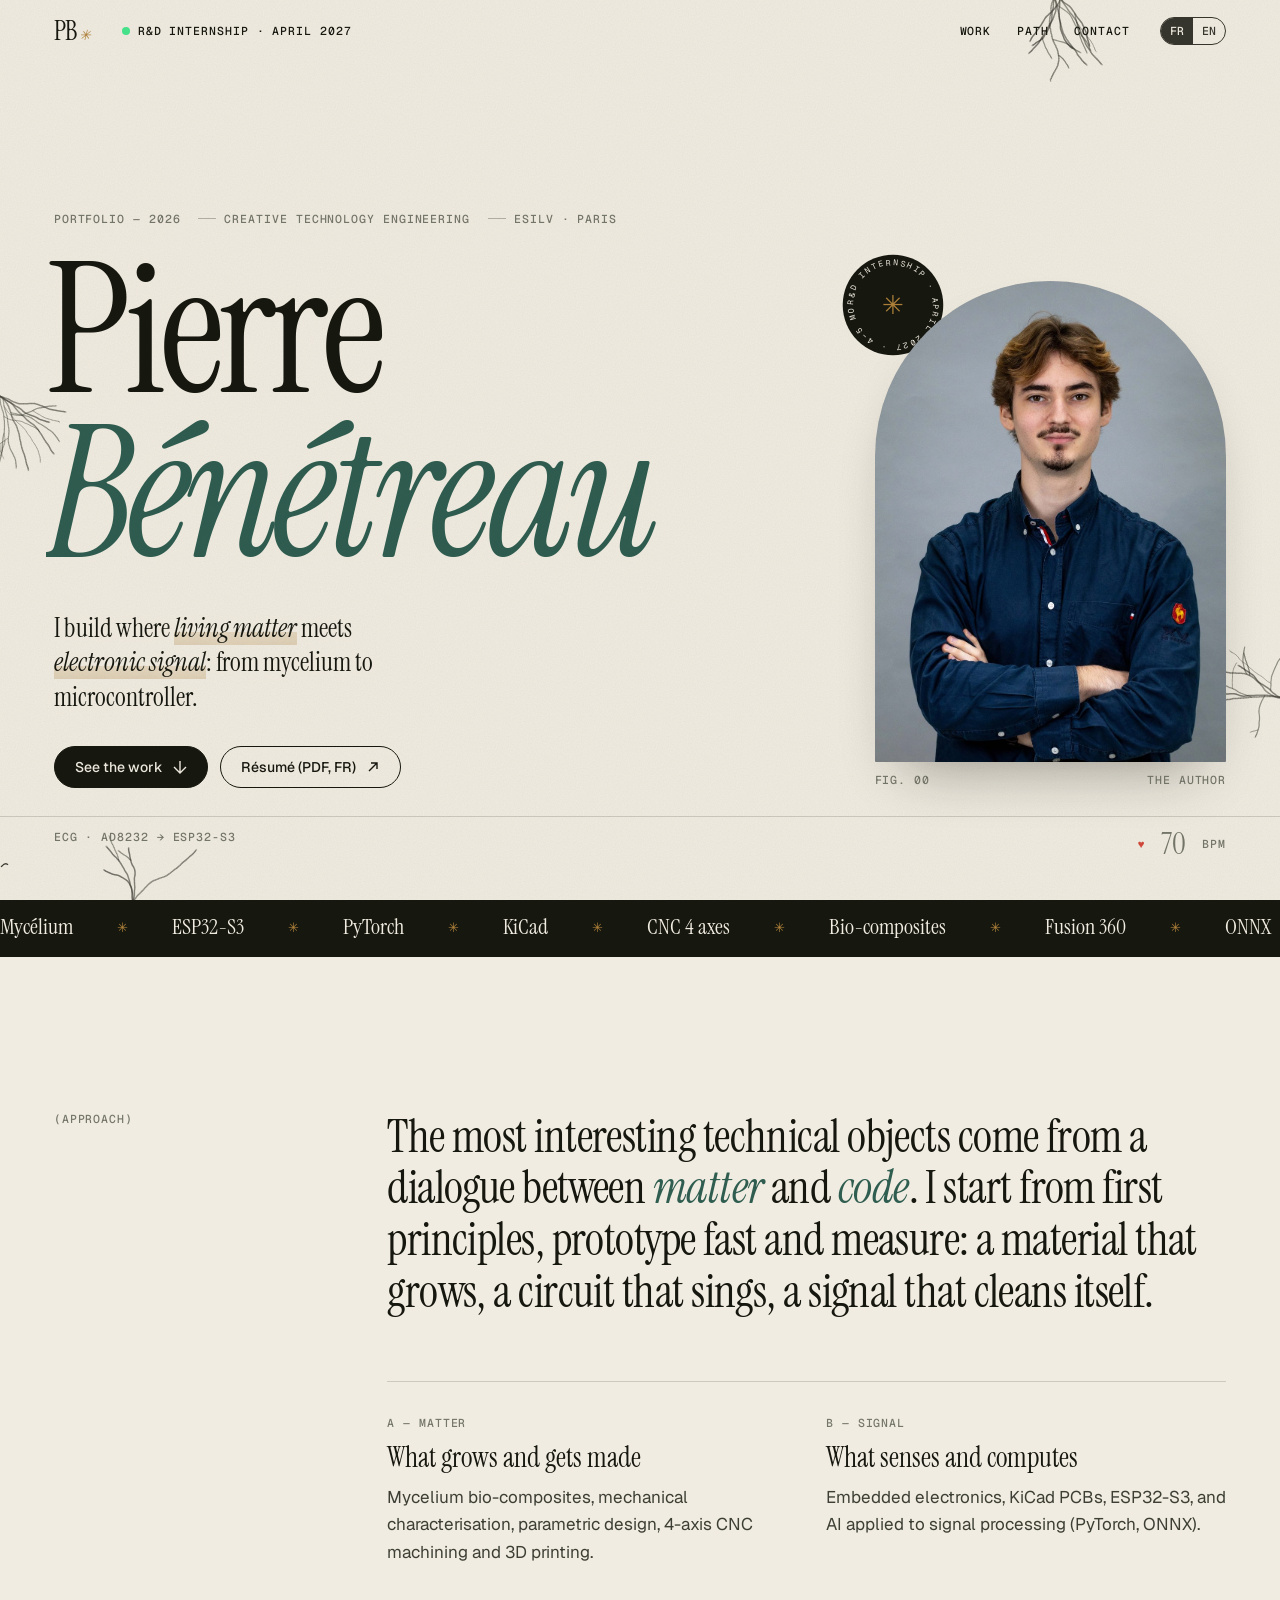
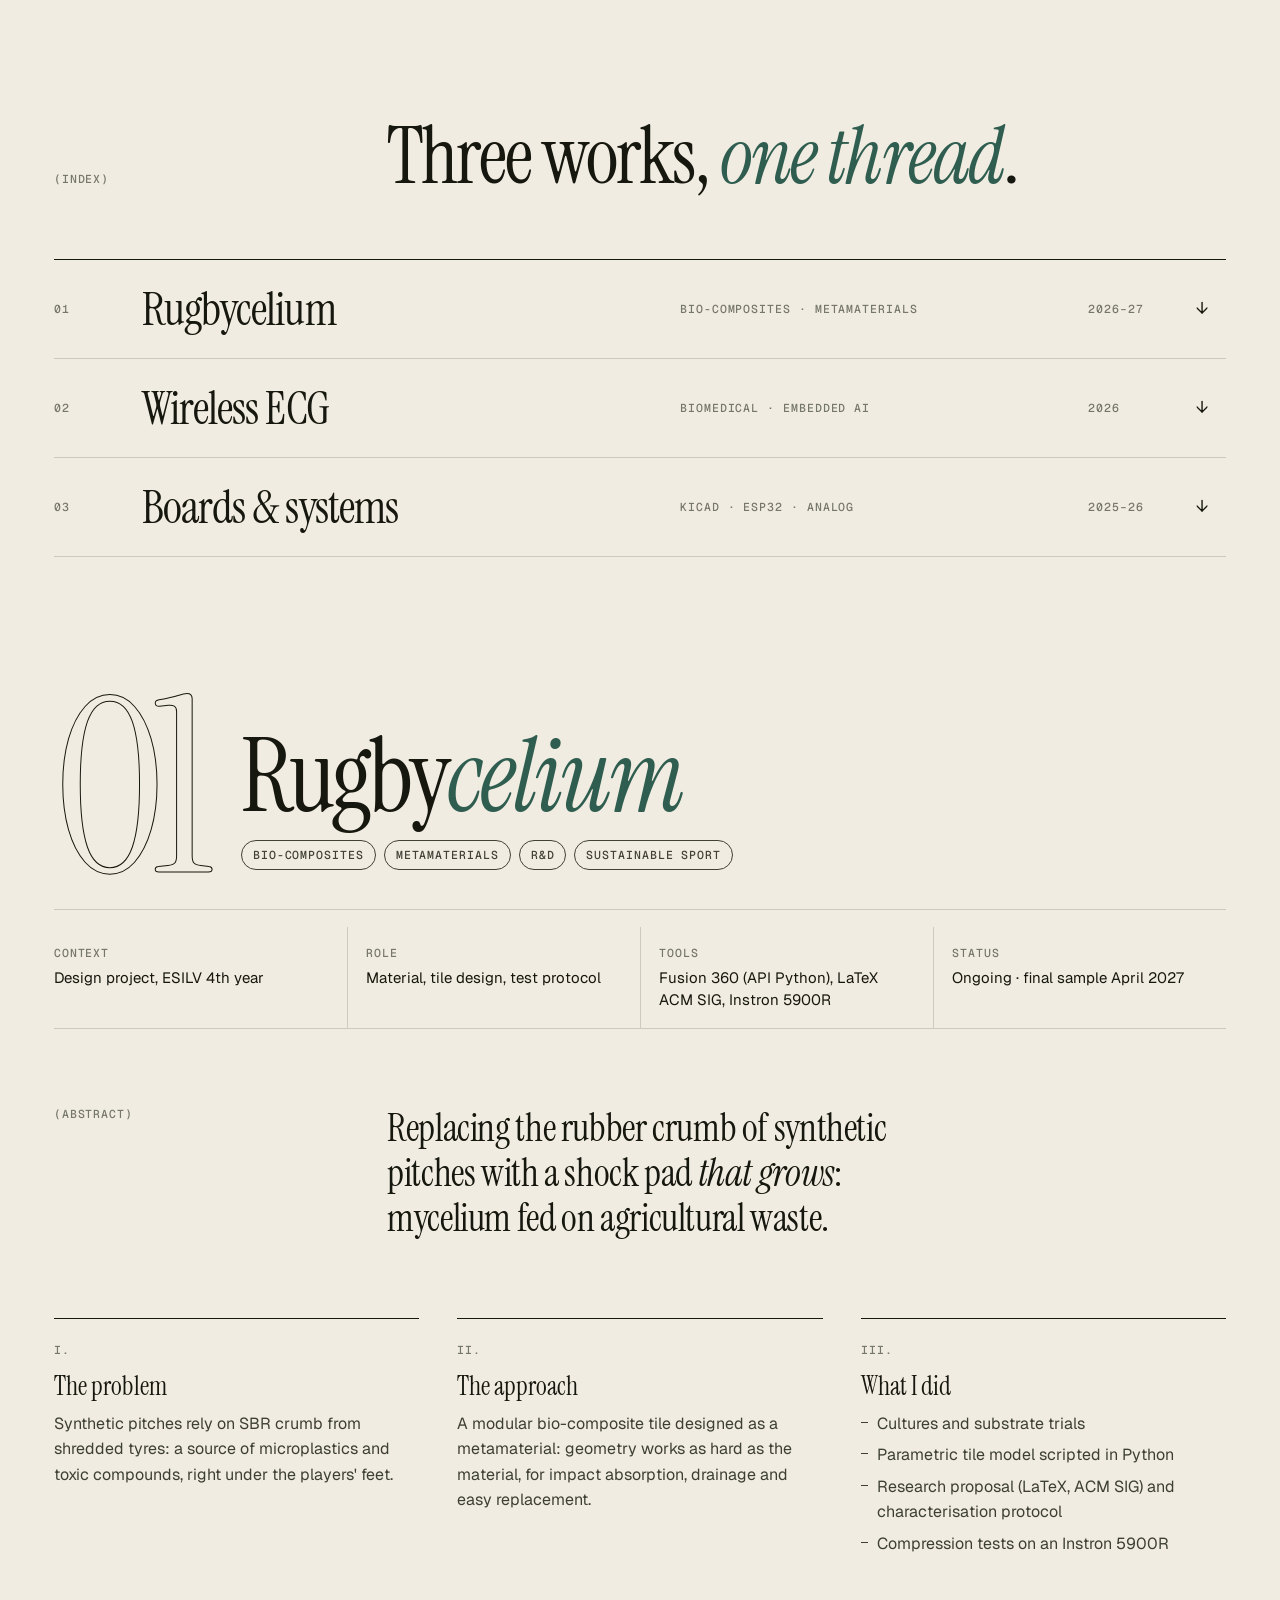
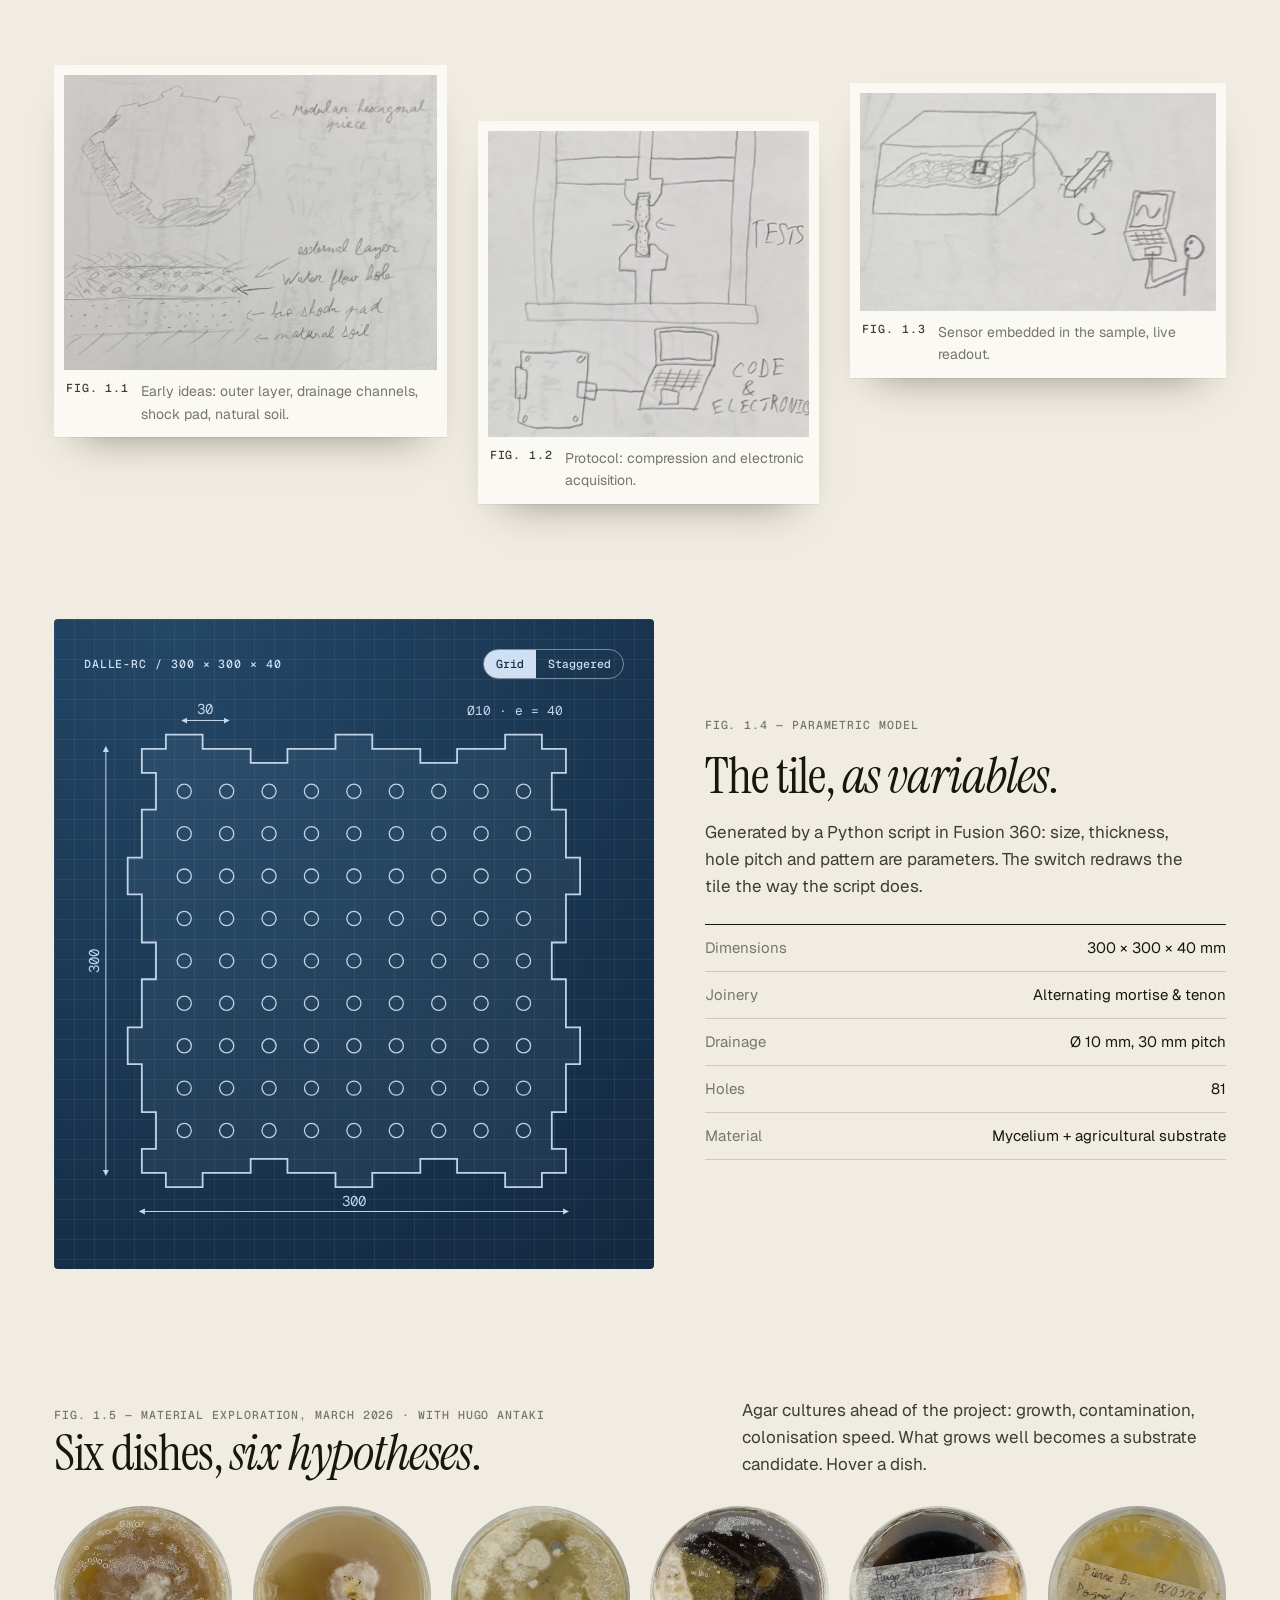
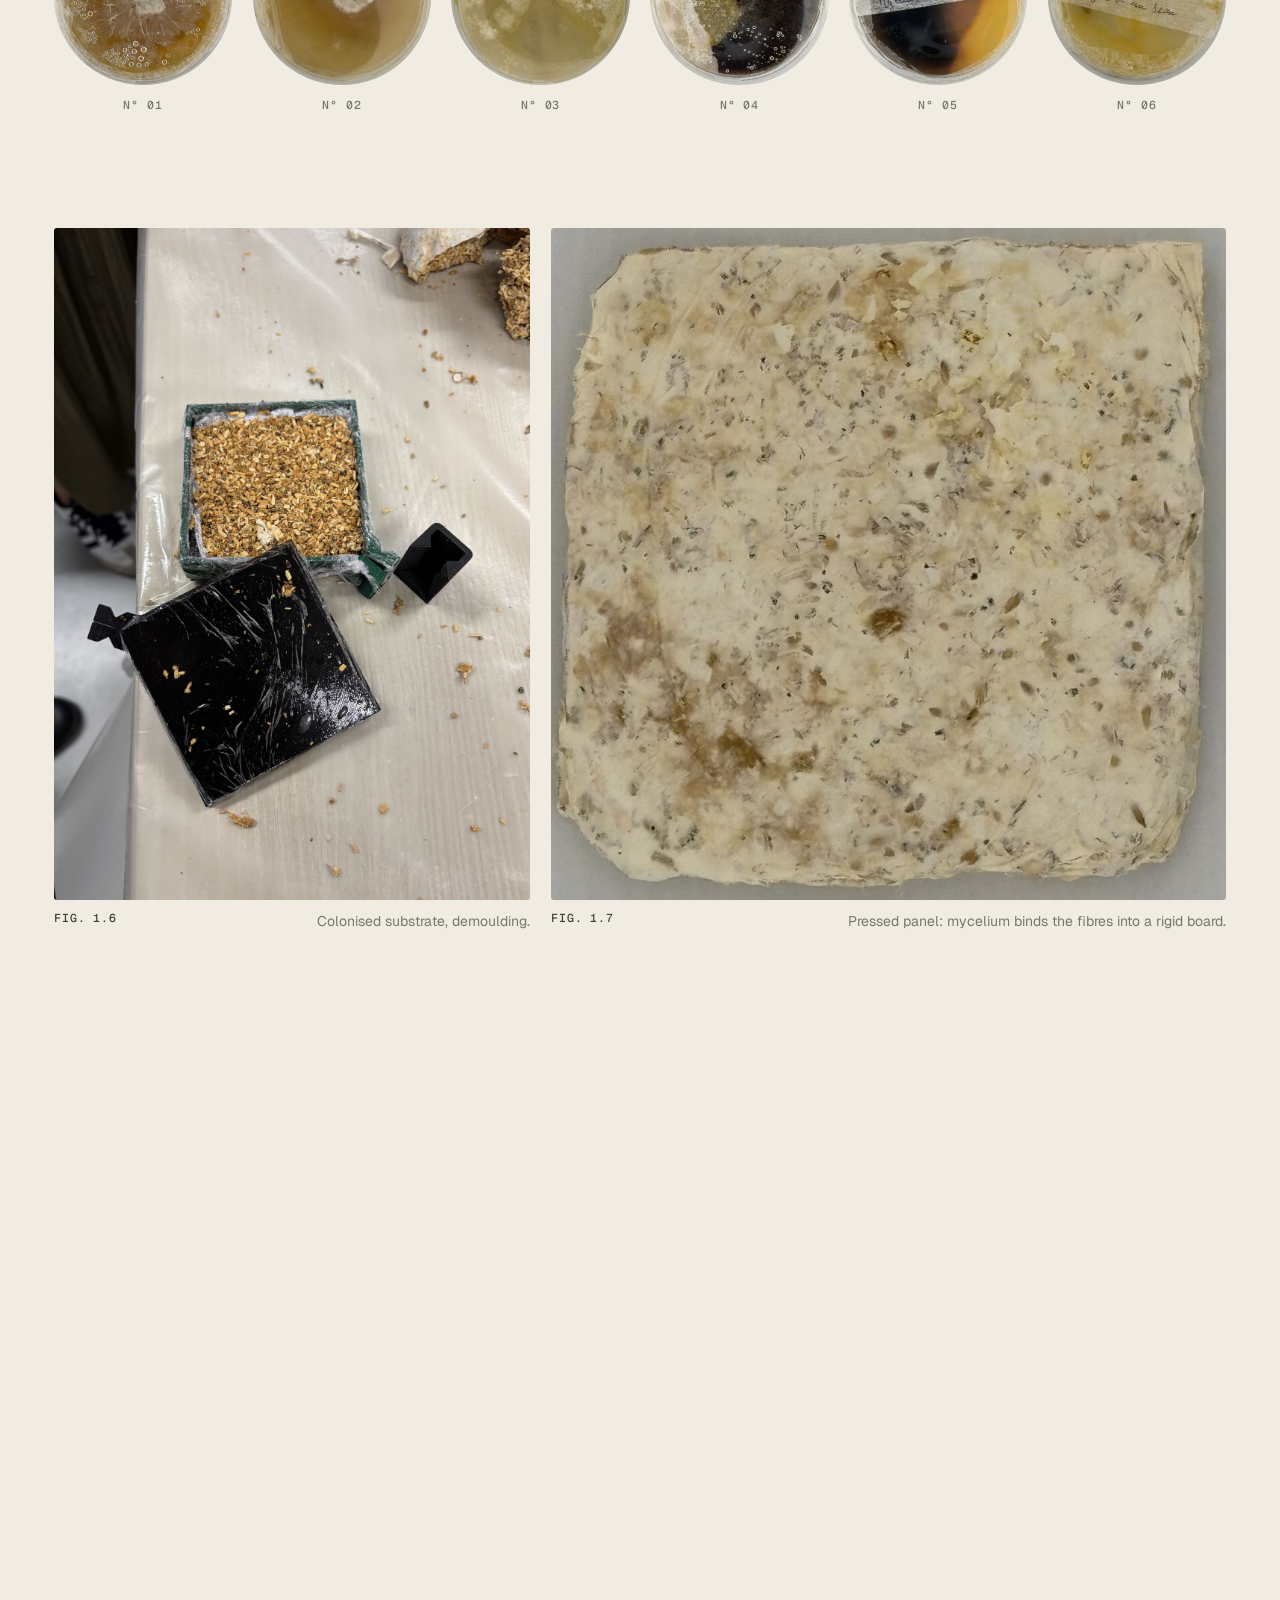
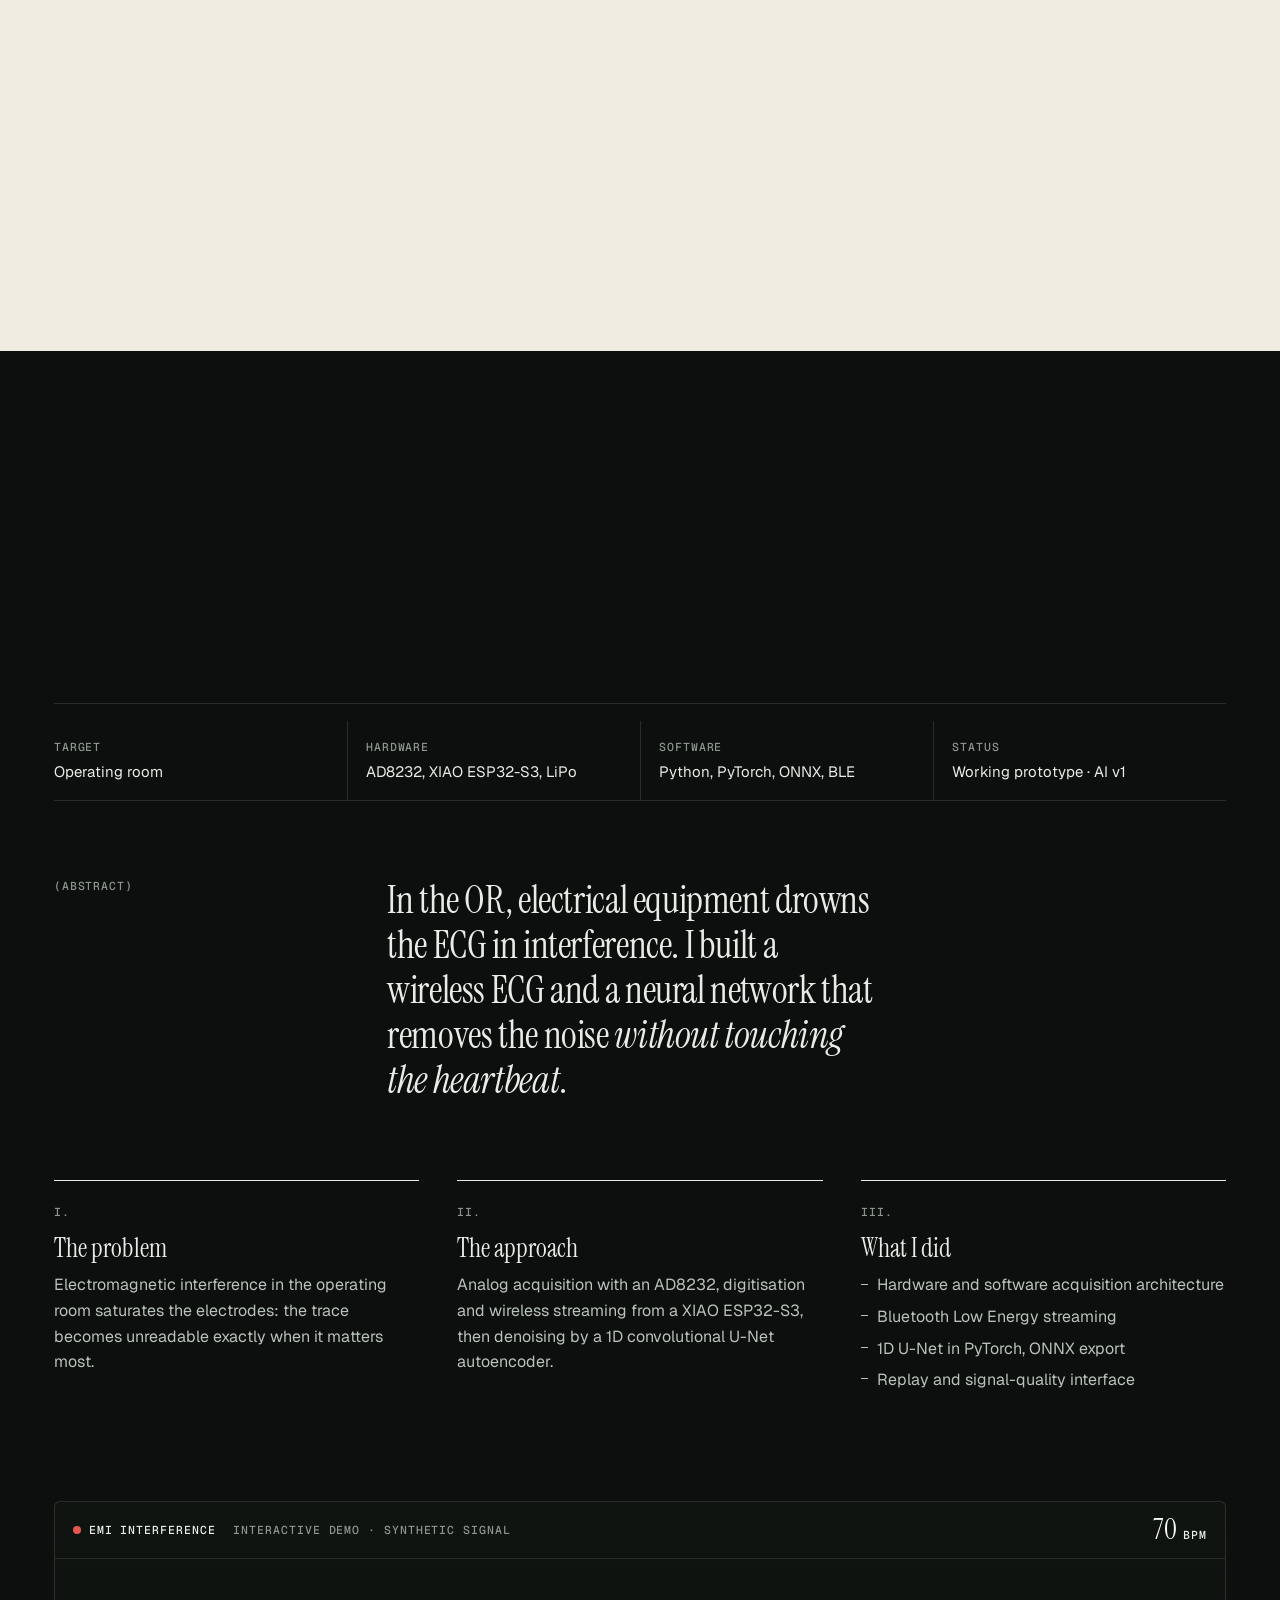
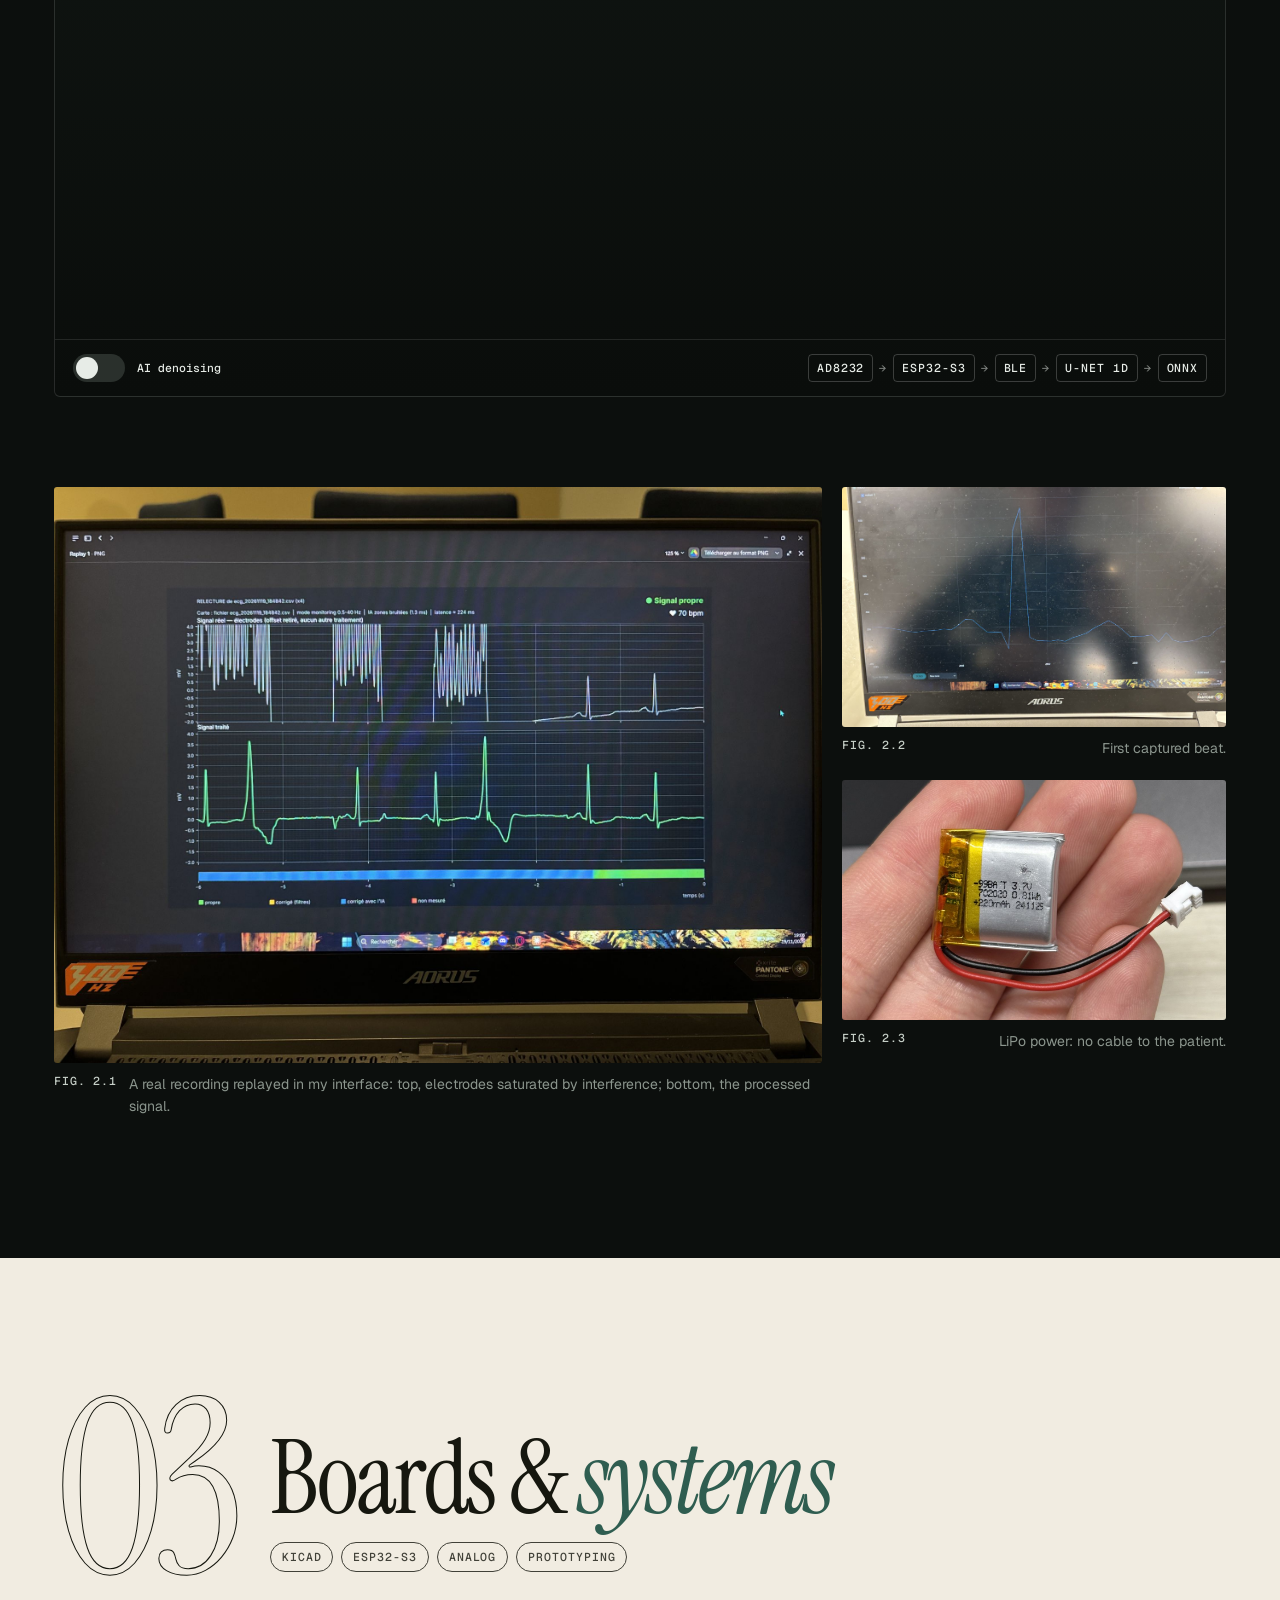
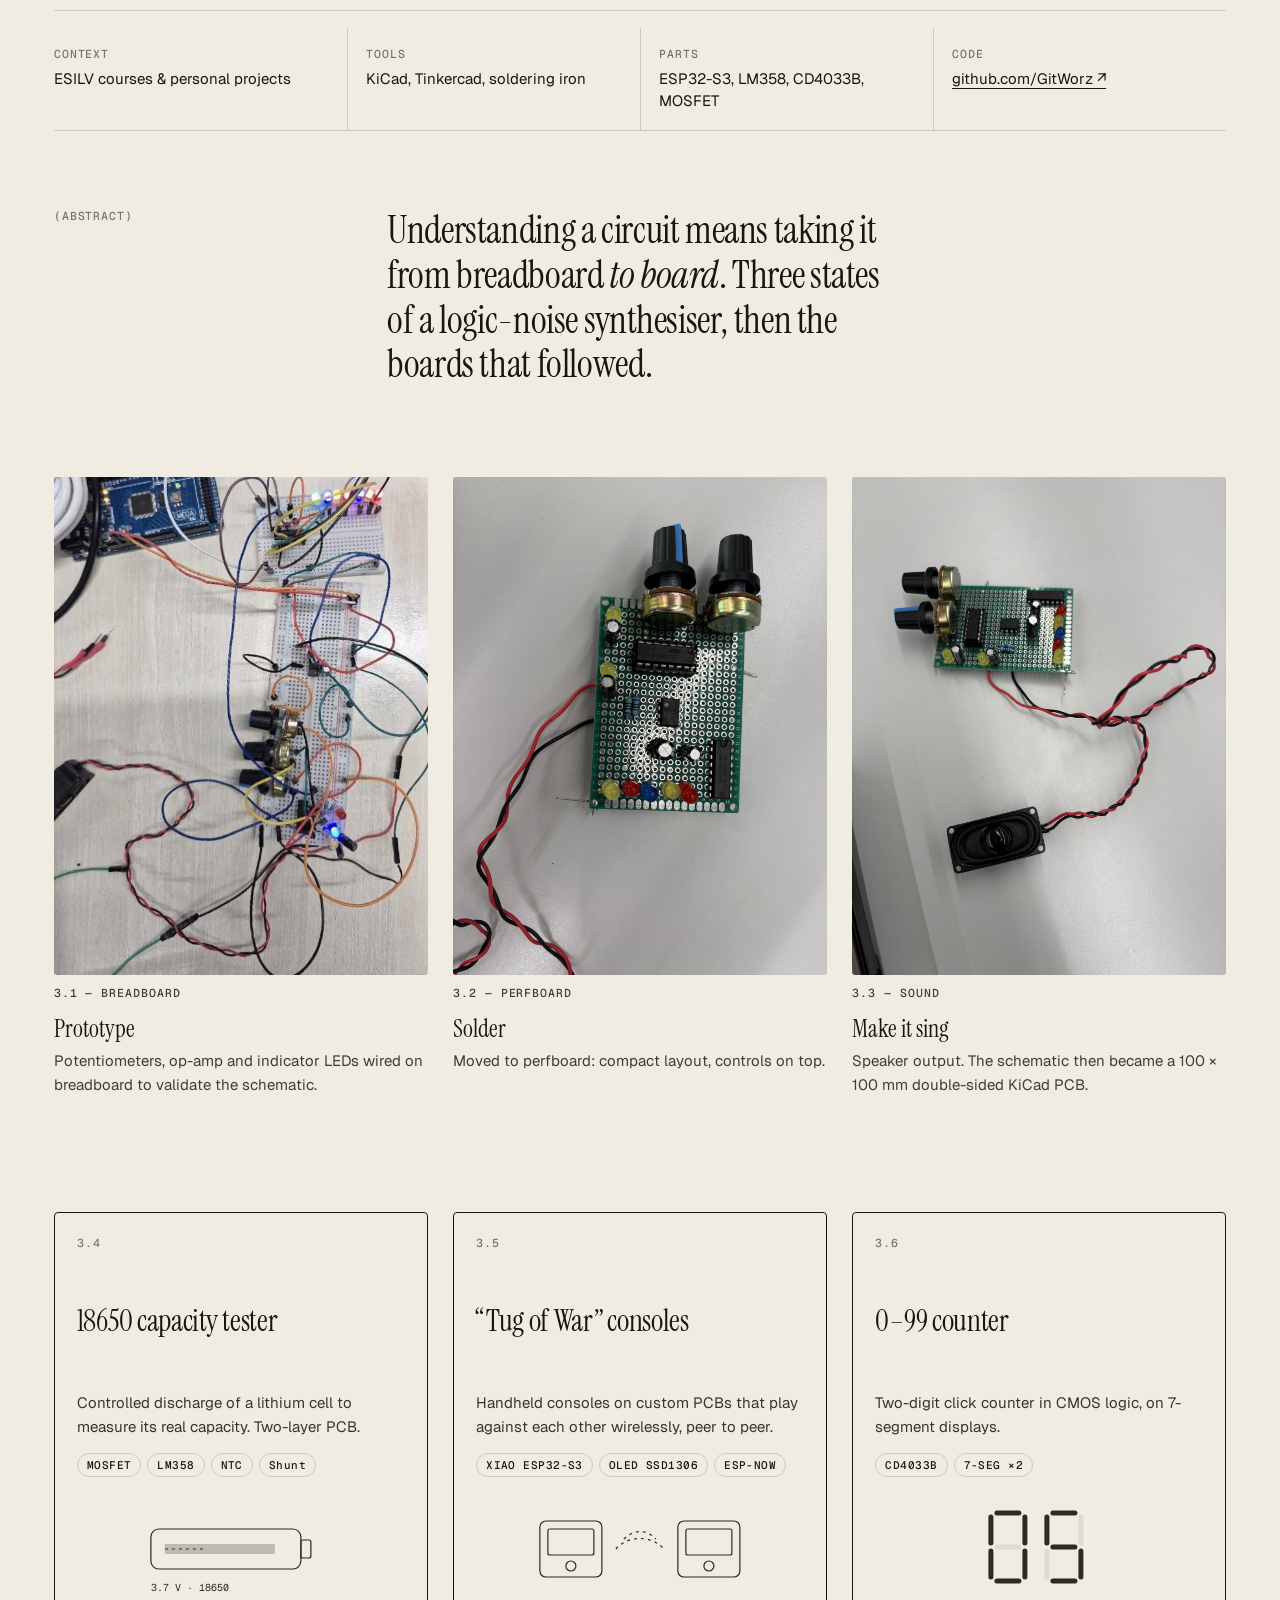
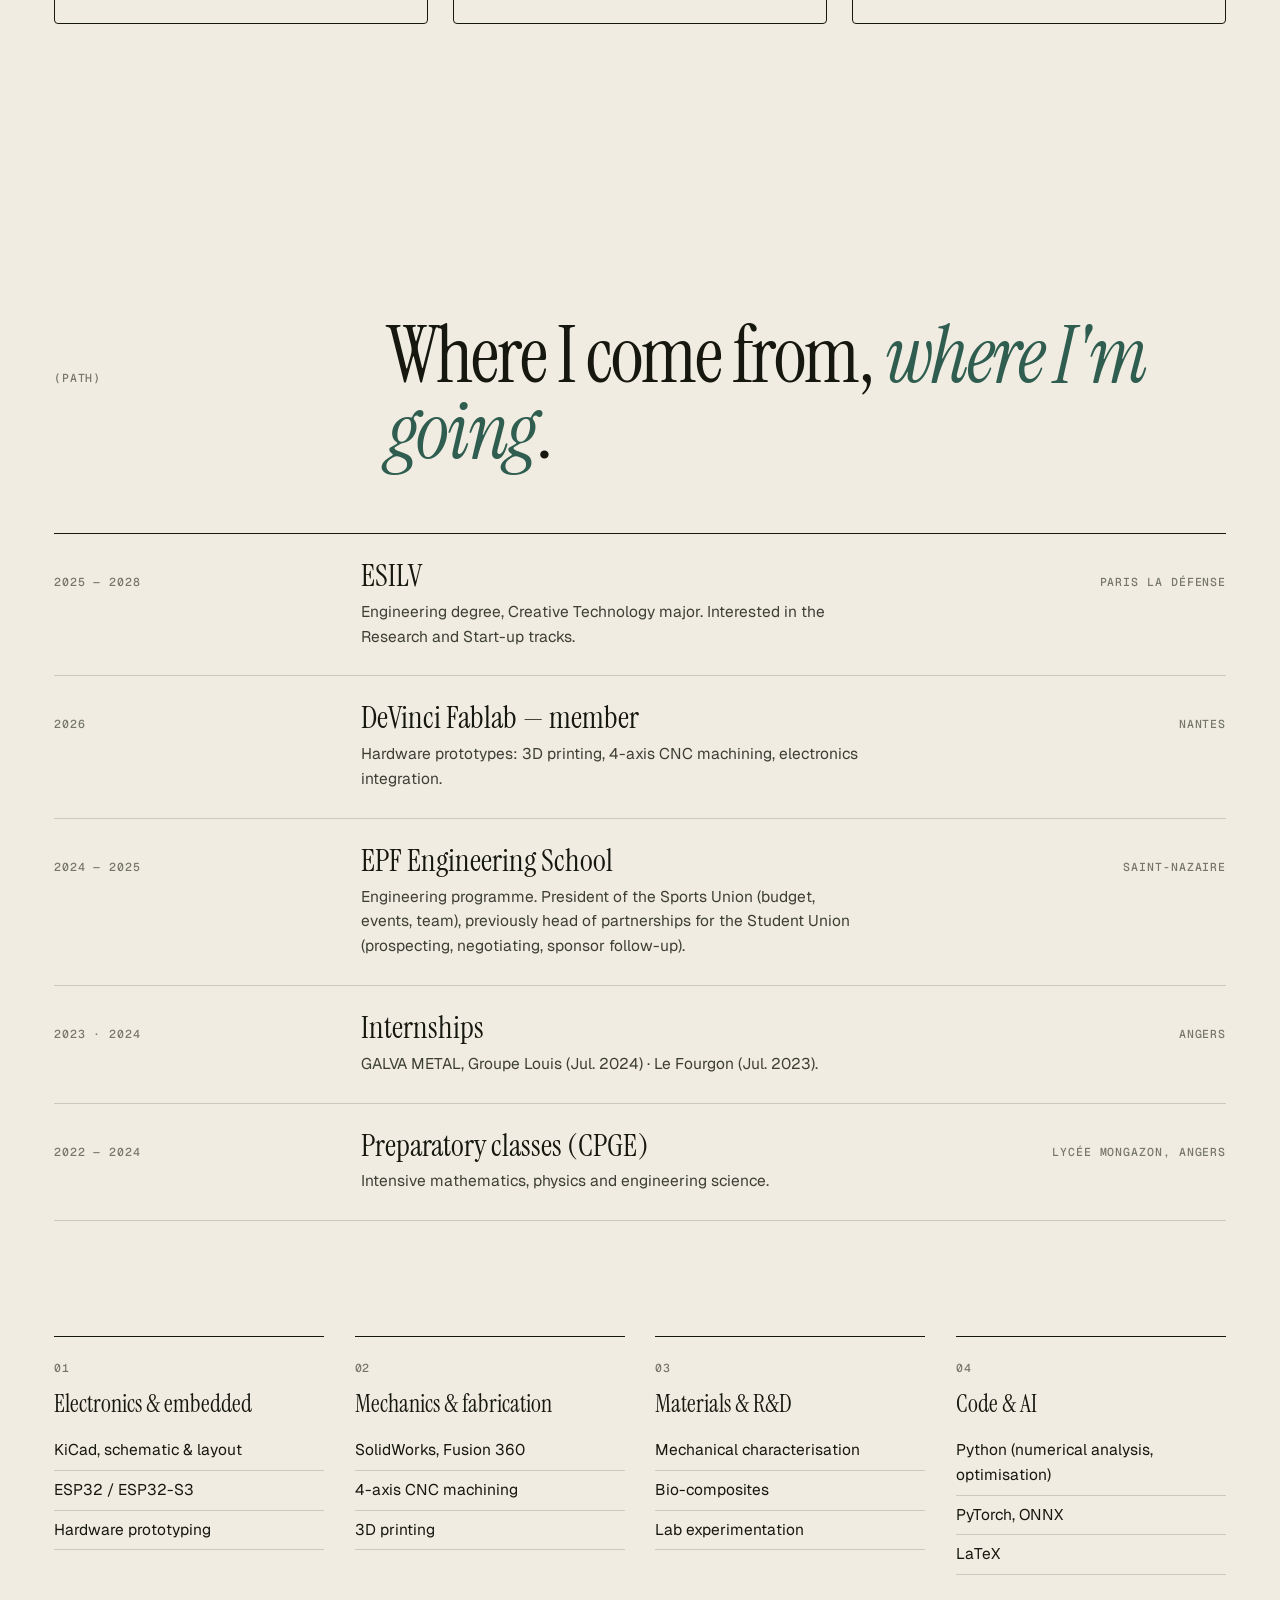
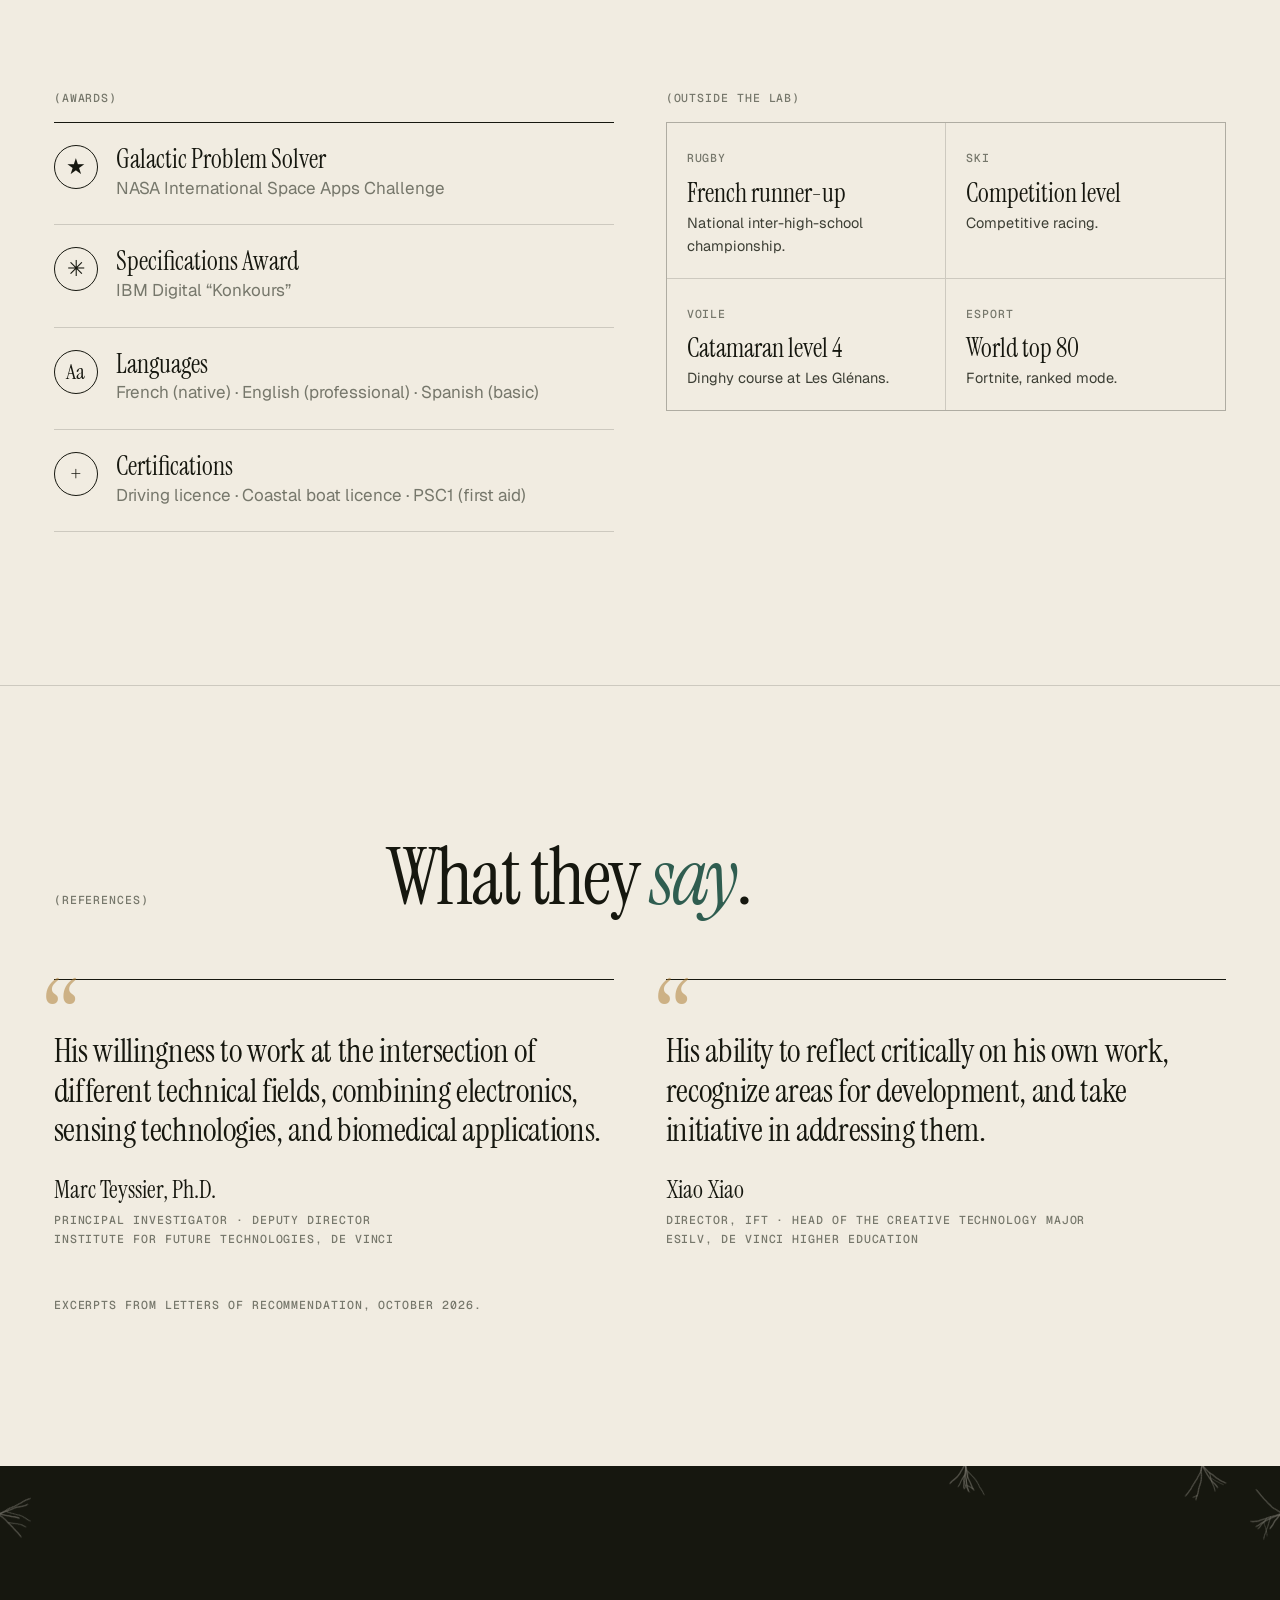
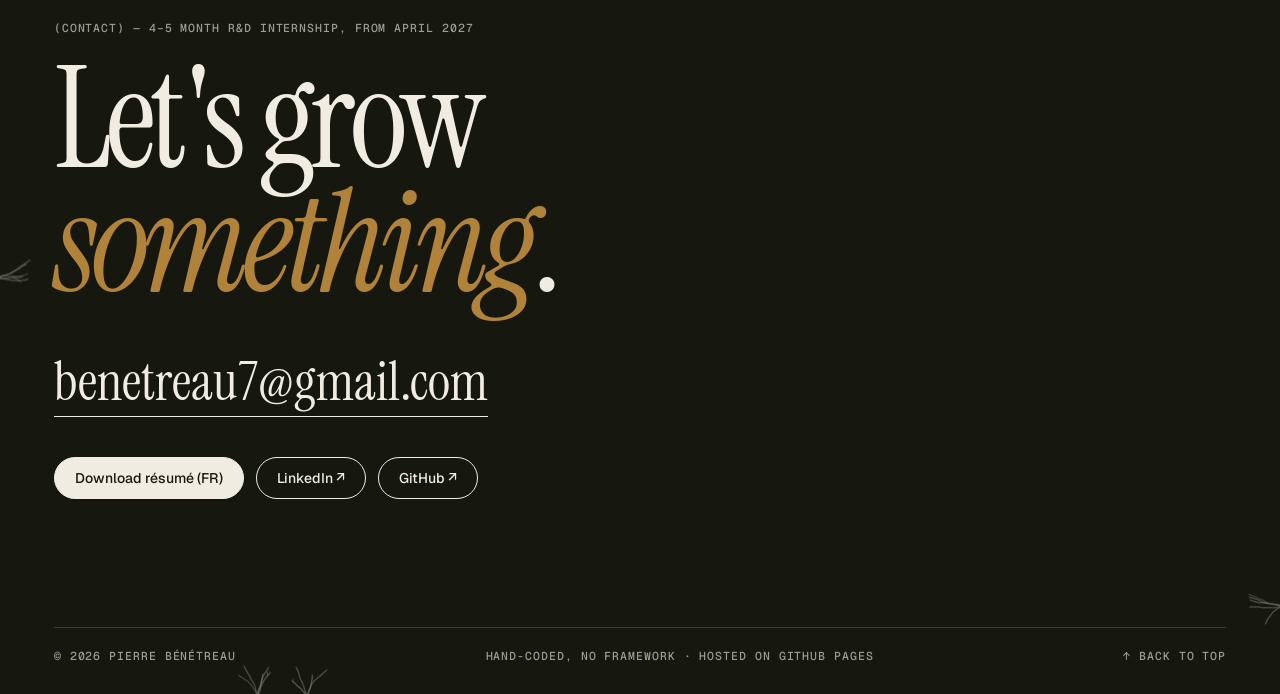
==== commit 2346d13e: "Ajout d'une section Recommandations Deux extraits de lettres de recommandation (Marc Teyssier, Xiao " ====
--- a/index.html
+++ b/index.html
@@ -407,6 +407,29 @@
   </div>
 </section>
 
+<!-- ═════════ RECOMMANDATIONS ═════════ -->
+<section class="sec wrap recos" id="recommandations" aria-label="Recommandations">
+  <div class="sec-head">
+    <p class="mono mute">(<span lang="fr">Recommandations</span><span lang="en">References</span>)</p>
+    <h2 lang="fr">Ce qu'ils <em>en disent</em>.</h2><h2 lang="en">What they <em>say</em>.</h2>
+  </div>
+  <div class="quotes">
+    <figure class="reco rv">
+      <span class="qm" aria-hidden="true">“</span>
+      <blockquote class="keep" lang="en">His willingness to work at the intersection of different technical fields, combining electronics, sensing technologies, and biomedical applications.</blockquote>
+      <p class="tr" lang="fr">Traduction&nbsp;: «&nbsp;Sa volonté de travailler à l'intersection de différents domaines techniques, en combinant électronique, technologies de capteurs et applications biomédicales.&nbsp;»</p>
+      <figcaption><b>Marc Teyssier, Ph.D.</b><span class="mono mute"><span lang="fr">Chercheur principal · Directeur adjoint</span><span lang="en">Principal Investigator · Deputy Director</span><br>Institute for Future Technologies, De Vinci</span></figcaption>
+    </figure>
+    <figure class="reco rv d1">
+      <span class="qm" aria-hidden="true">“</span>
+      <blockquote class="keep" lang="en">His ability to reflect critically on his own work, recognize areas for development, and take initiative in addressing them.</blockquote>
+      <p class="tr" lang="fr">Traduction&nbsp;: «&nbsp;Sa capacité à porter un regard critique sur son propre travail, à identifier ses axes de progrès et à prendre l'initiative d'y remédier.&nbsp;»</p>
+      <figcaption><b>Xiao Xiao</b><span class="mono mute"><span lang="fr">Directrice de l'IFT · Responsable de la majeure Creative Technology</span><span lang="en">Director, IFT · Head of the Creative Technology major</span><br>ESILV, De Vinci Higher Education</span></figcaption>
+    </figure>
+  </div>
+  <p class="mono mute reco-note"><span lang="fr">Extraits de lettres de recommandation, octobre 2026.</span><span lang="en">Excerpts from letters of recommendation, October 2026.</span></p>
+</section>
+
 </main>
 
 <!-- ═════════ CONTACT ═════════ -->
--- a/assets/css/style.css
+++ b/assets/css/style.css
@@ -24,8 +24,8 @@
 ::selection{background:var(--ink);color:var(--paper)}
 
 /* language switching */
-:root:not([data-l="en"]) [lang="en"]:not(html){display:none!important}
-:root[data-l="en"] [lang="fr"]:not(html){display:none!important}
+:root:not([data-l="en"]) [lang="en"]:not(html):not(.keep){display:none!important}
+:root[data-l="en"] [lang="fr"]:not(html):not(.keep){display:none!important}
 
 /* grain */
 body::after{content:"";position:fixed;inset:0;pointer-events:none;z-index:90;opacity:.12;mix-blend-mode:multiply;
@@ -284,6 +284,19 @@
 .hobbies b{display:block;font:400 26px/1.1 var(--display);margin:8px 0 4px}
 .hobbies p{font-size:14.5px;color:var(--ink-2)}
 
+/* ───────── recommandations ───────── */
+.recos{border-top:1px solid var(--rule)}
+.quotes{display:grid;grid-template-columns:1fr 1fr;gap:clamp(24px,4vw,64px)}
+.reco{position:relative;border-top:1px solid var(--ink);padding-top:clamp(40px,4vw,56px);display:flex;flex-direction:column}
+.reco .qm{position:absolute;top:-8px;left:-6px;font:400 clamp(90px,9vw,140px)/1 var(--display);color:var(--spore);opacity:.55;pointer-events:none}
+.reco blockquote{margin:0;font:400 clamp(26px,2.6vw,38px)/1.18 var(--display);letter-spacing:-.01em;text-wrap:pretty}
+.reco .tr{margin-top:14px;font-size:14.5px;color:var(--mute);max-width:52ch}
+.reco figcaption{margin-top:auto;padding-top:28px;display:flex;flex-direction:column;gap:6px}
+.reco figcaption b{font:400 24px/1.1 var(--display)}
+.reco figcaption .mono{line-height:1.7}
+.reco-note{margin-top:clamp(30px,4vw,48px)}
+@media (max-width:760px){.quotes{grid-template-columns:1fr}}
+
 /* ───────── contact ───────── */
 .contact{background:var(--ink);color:var(--paper);padding-block:clamp(90px,12vw,170px) 30px;position:relative;overflow:hidden}
 .contact .mute{color:#9c9d90}
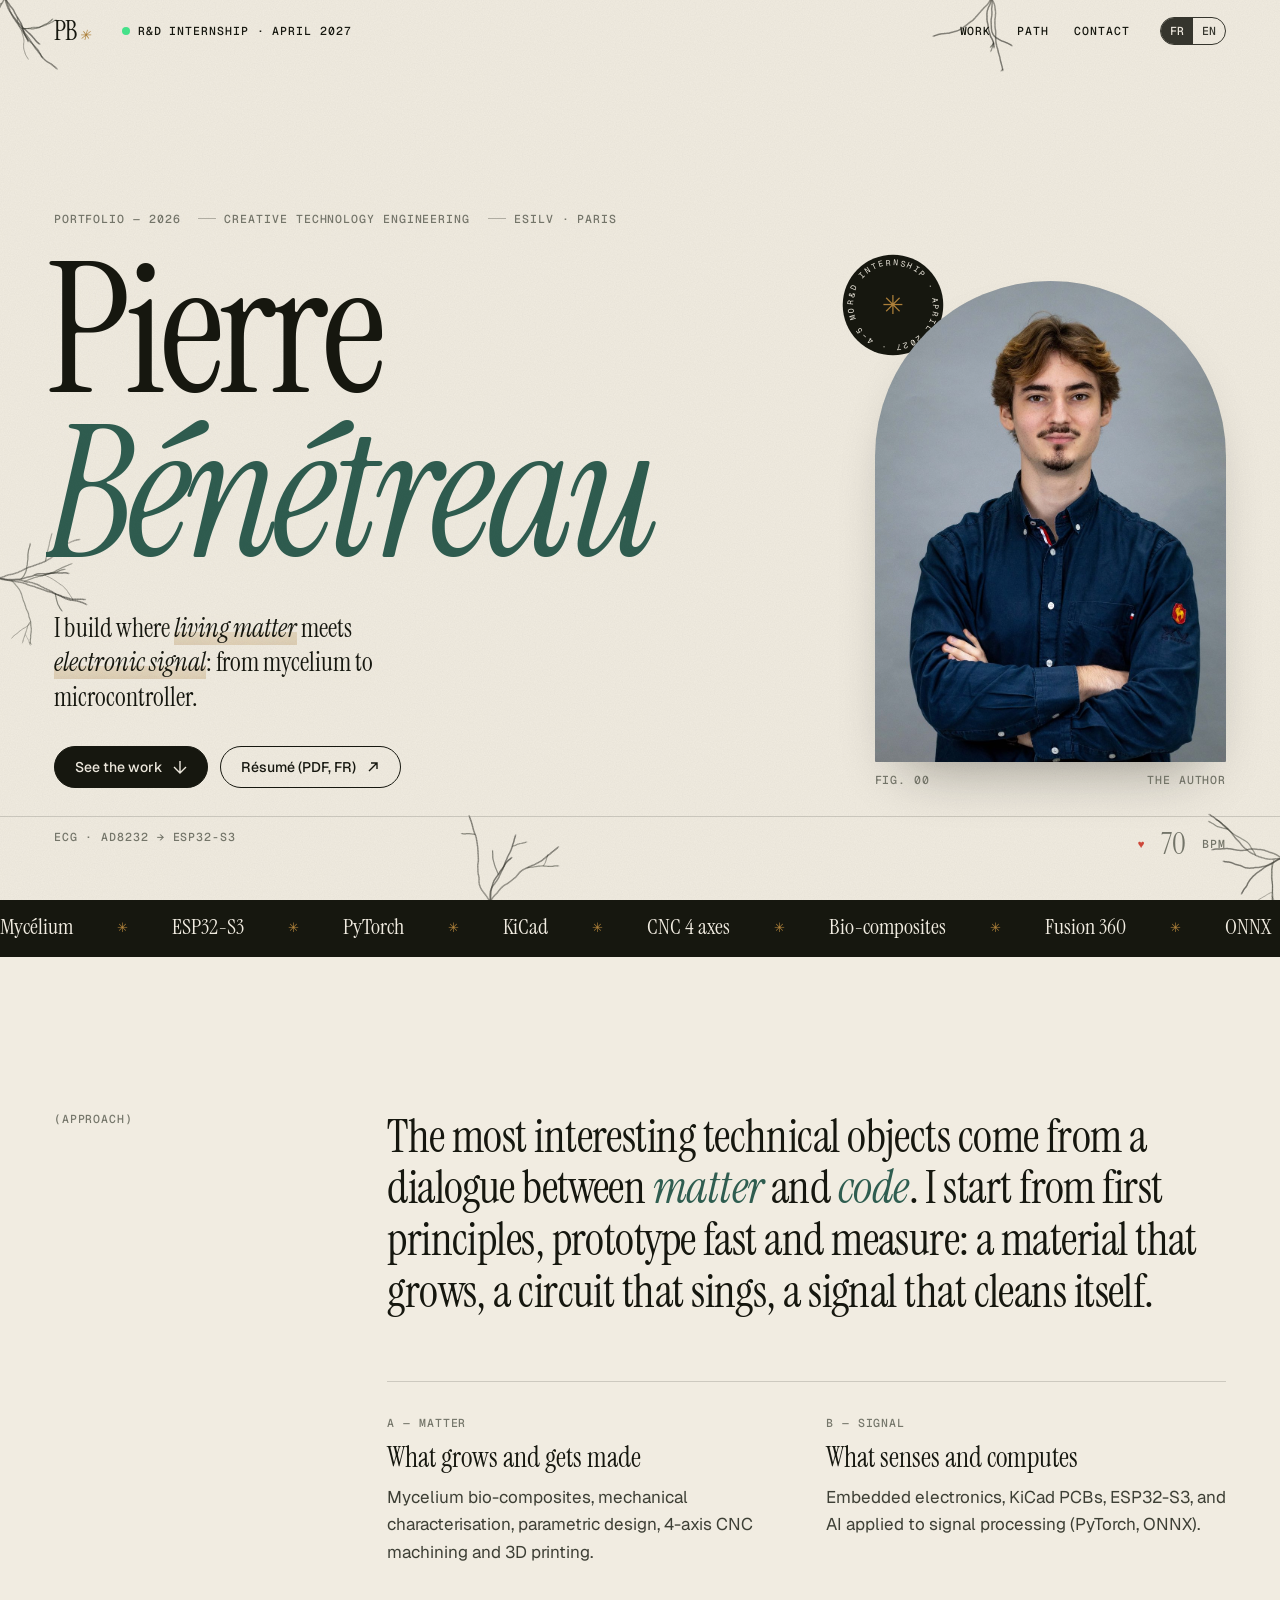
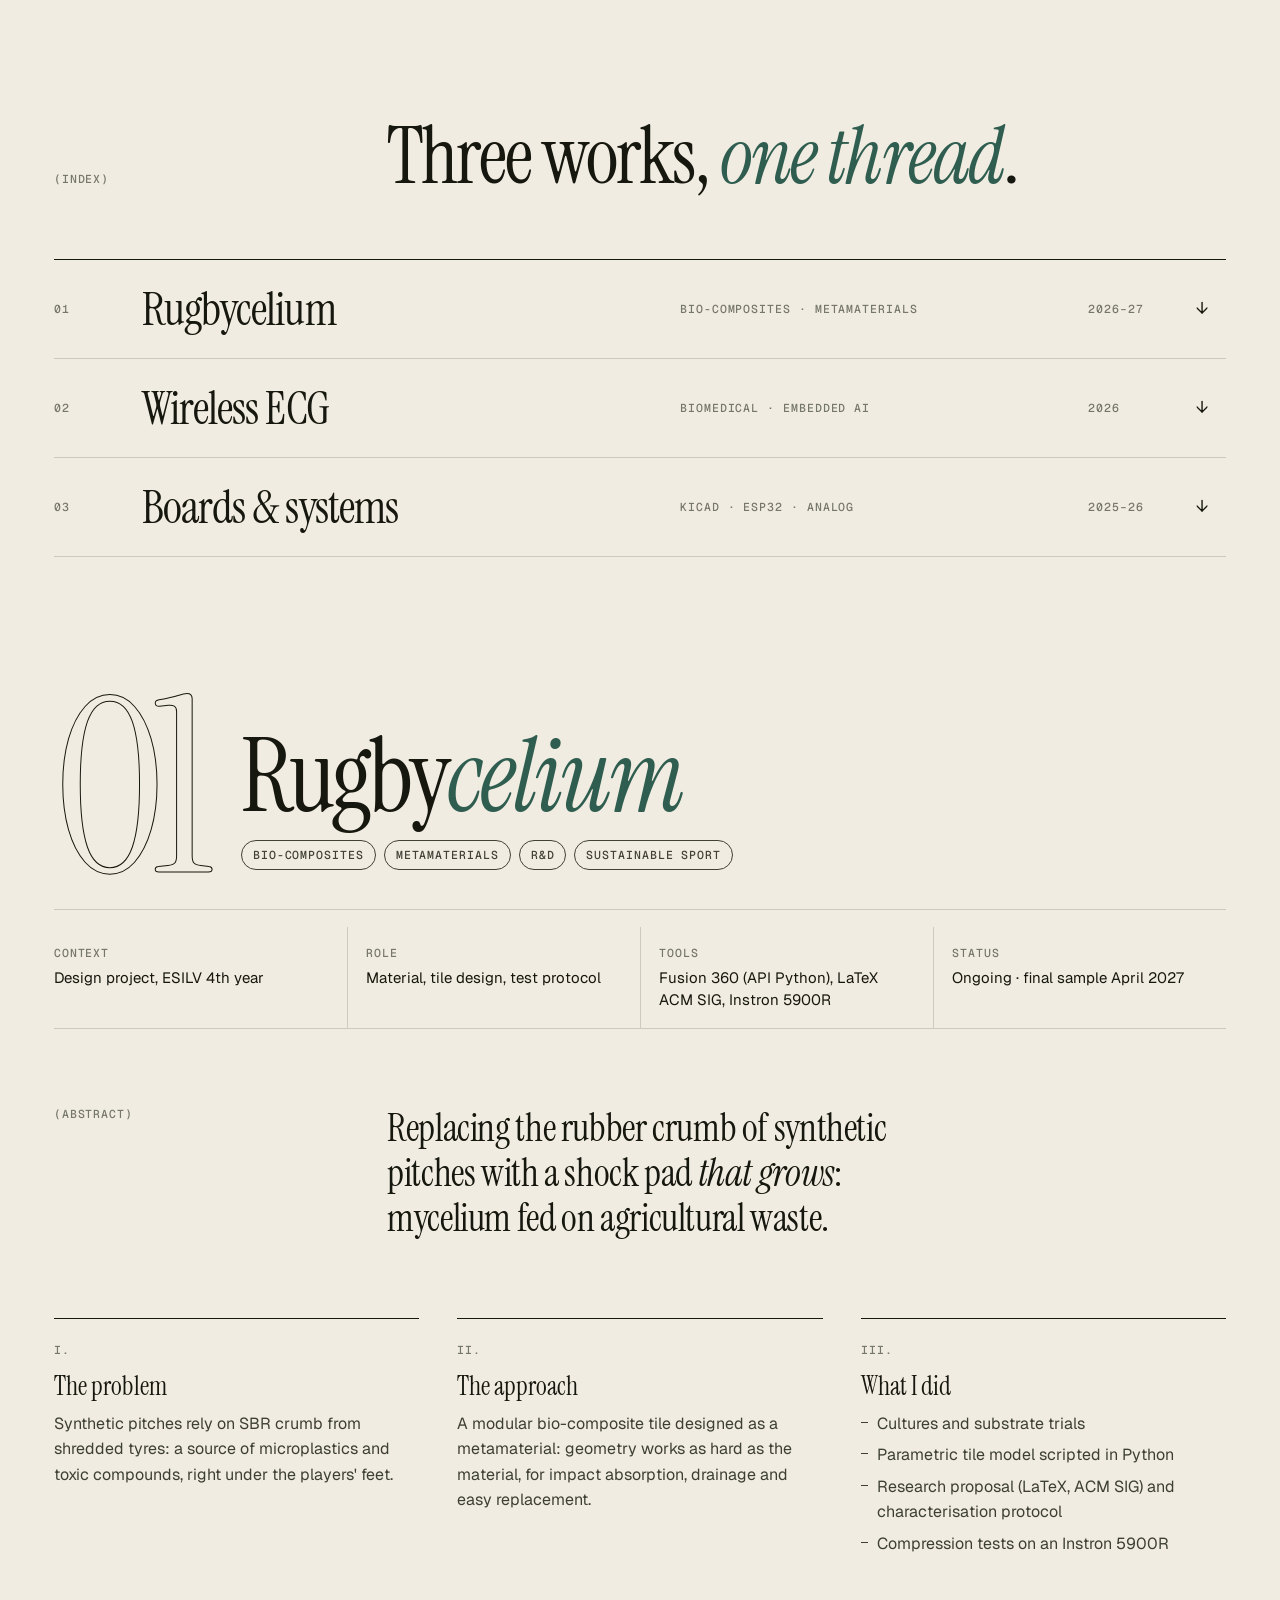
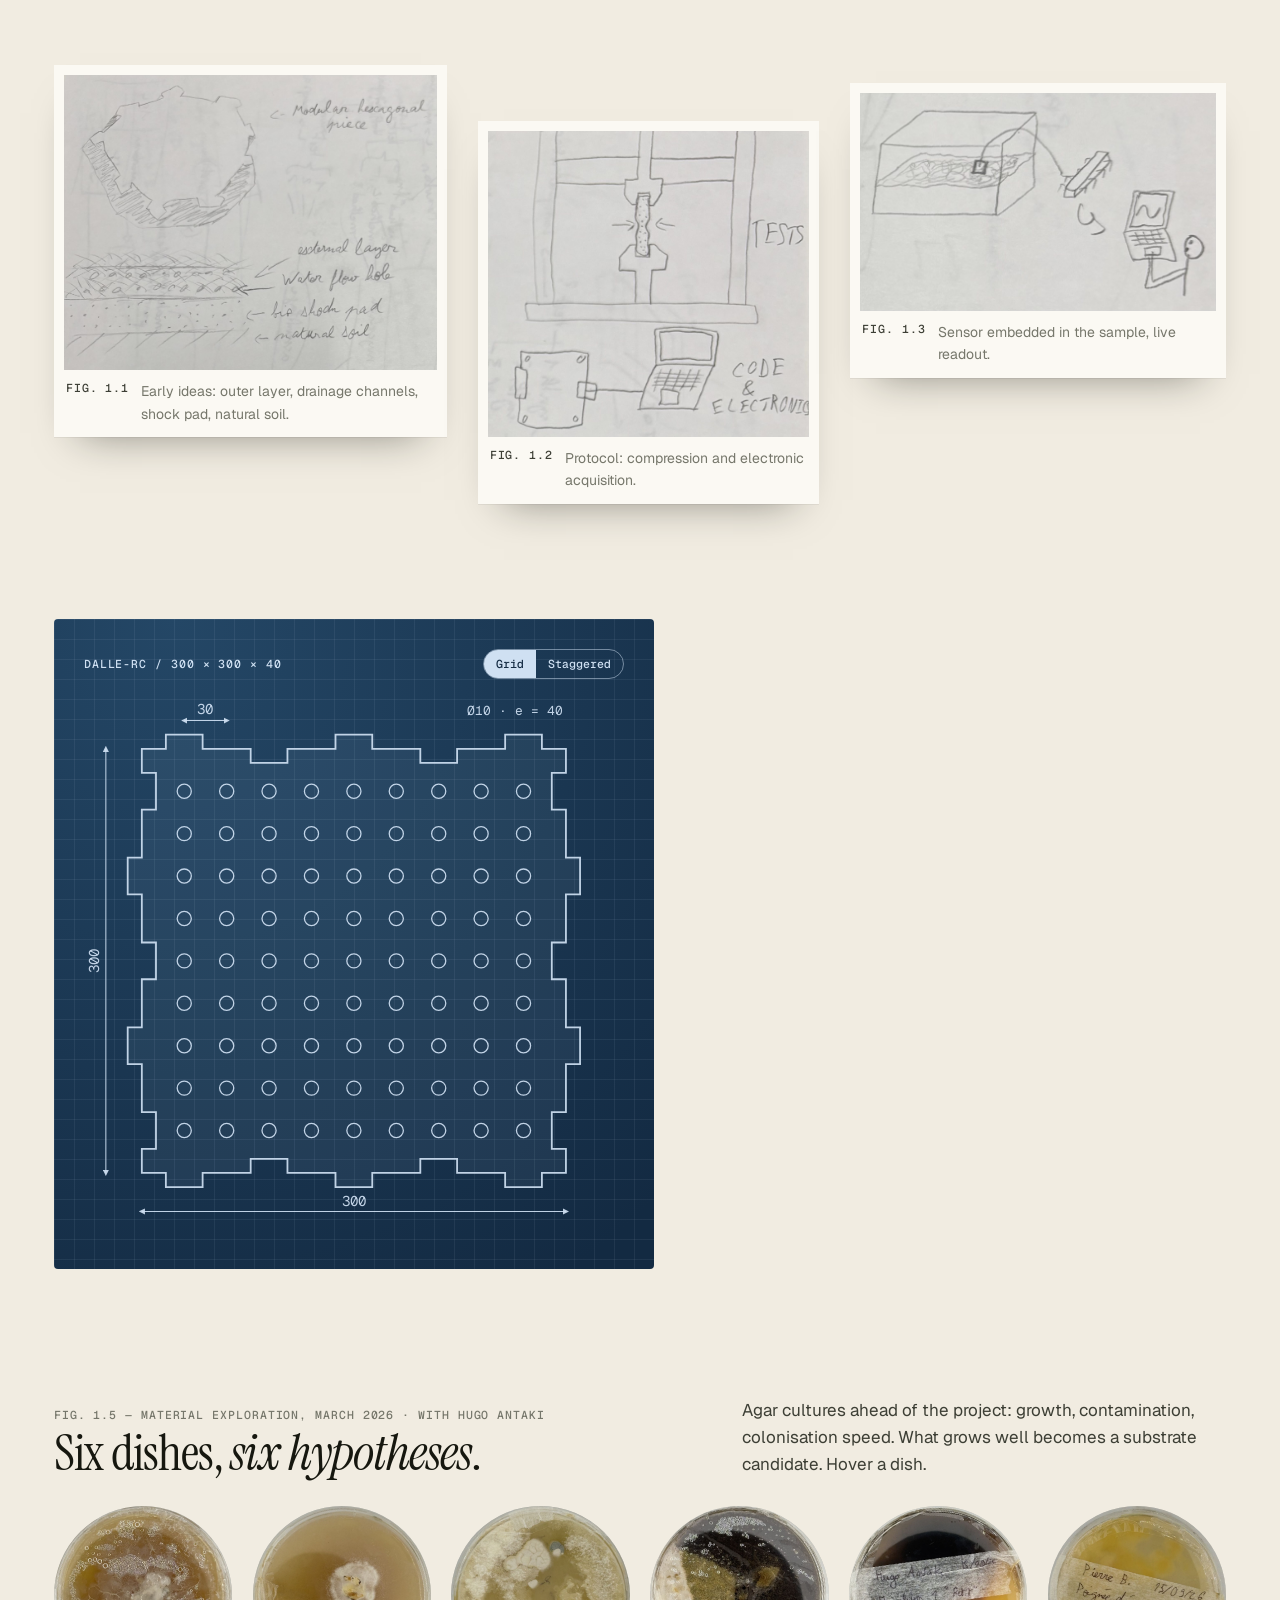
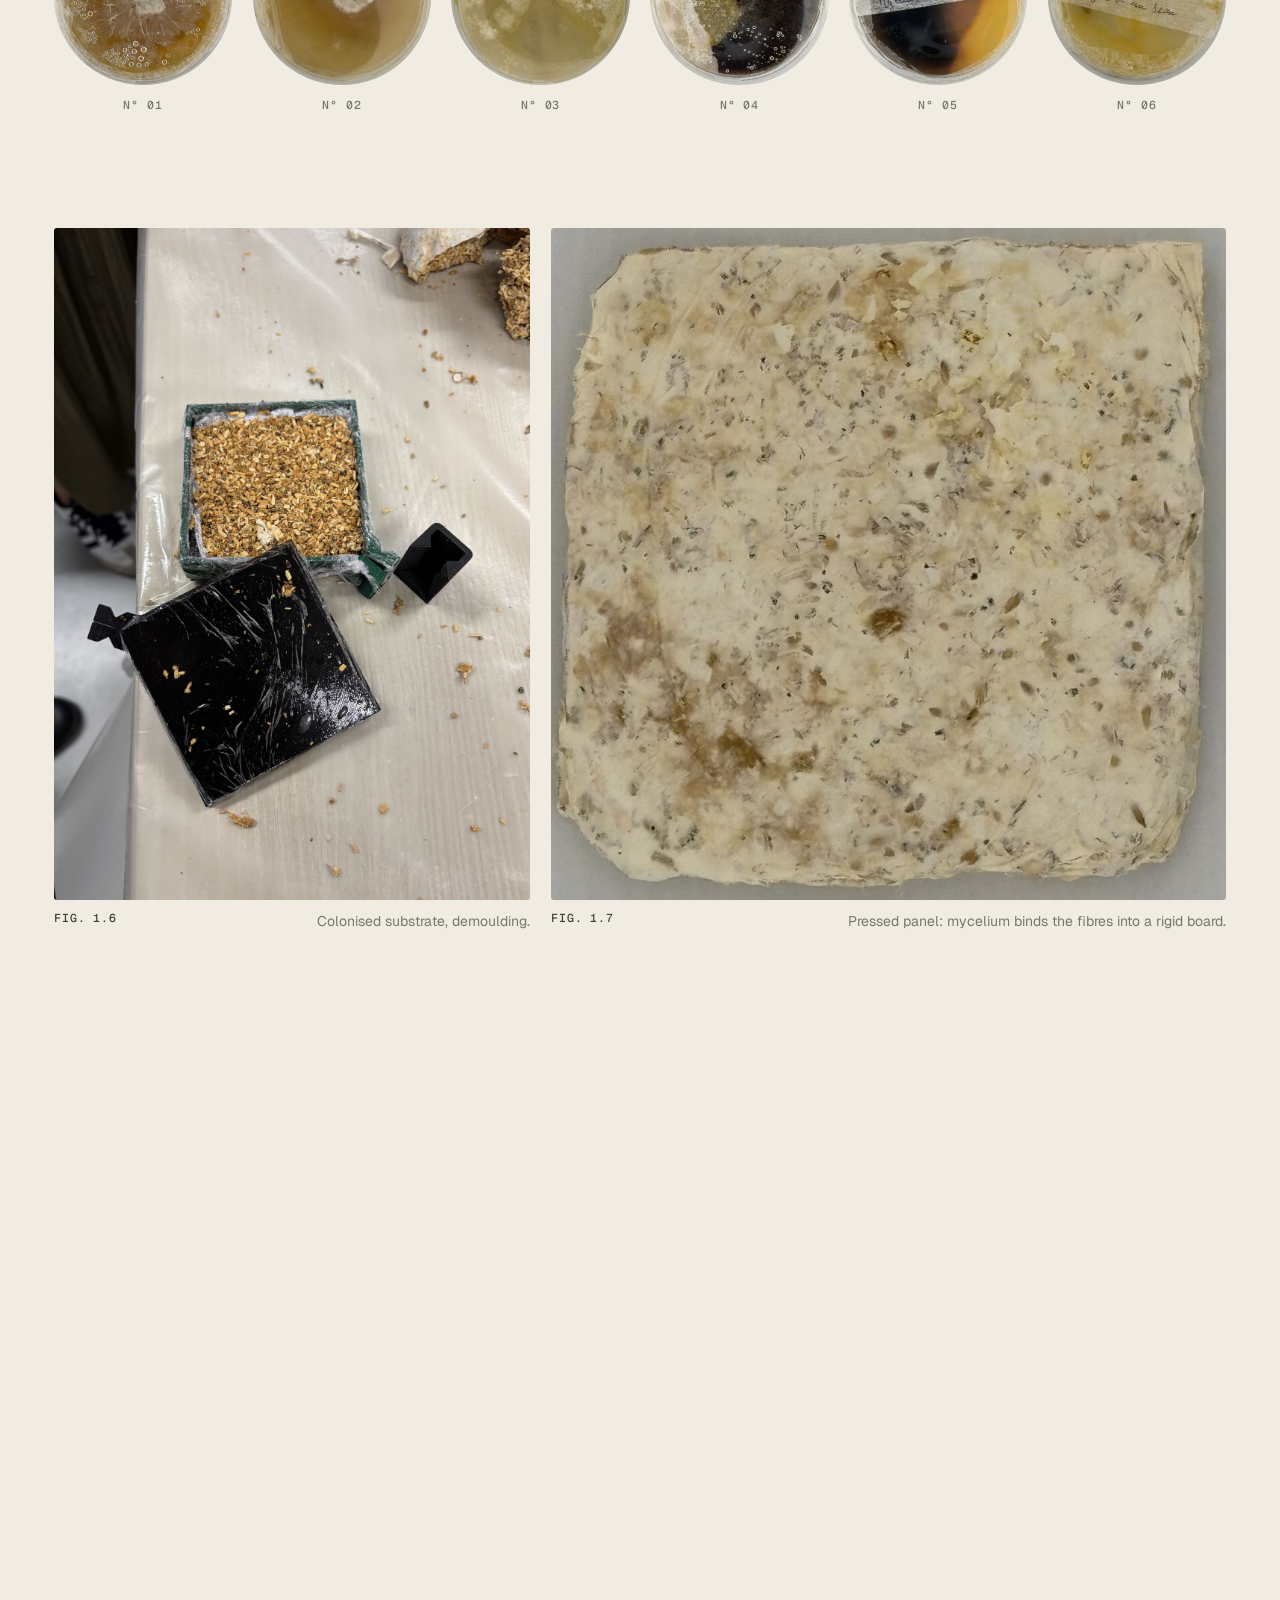
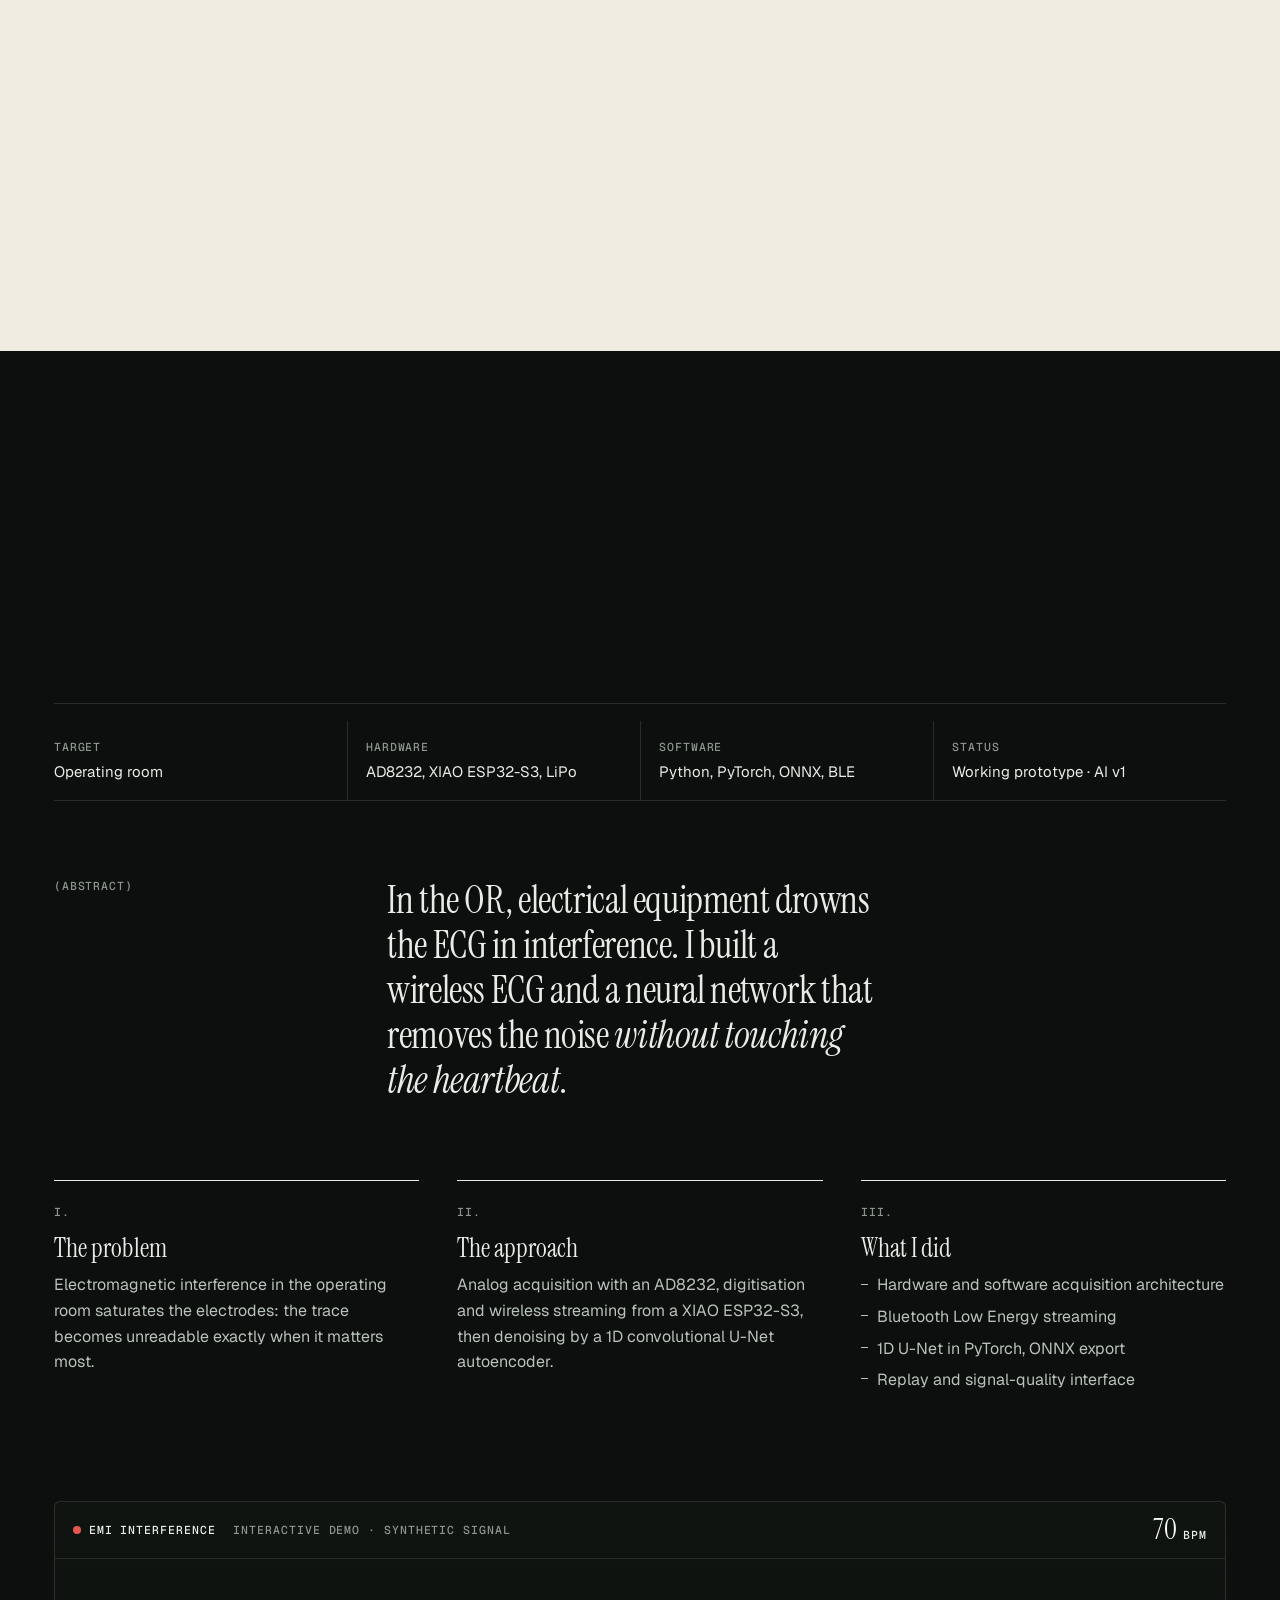
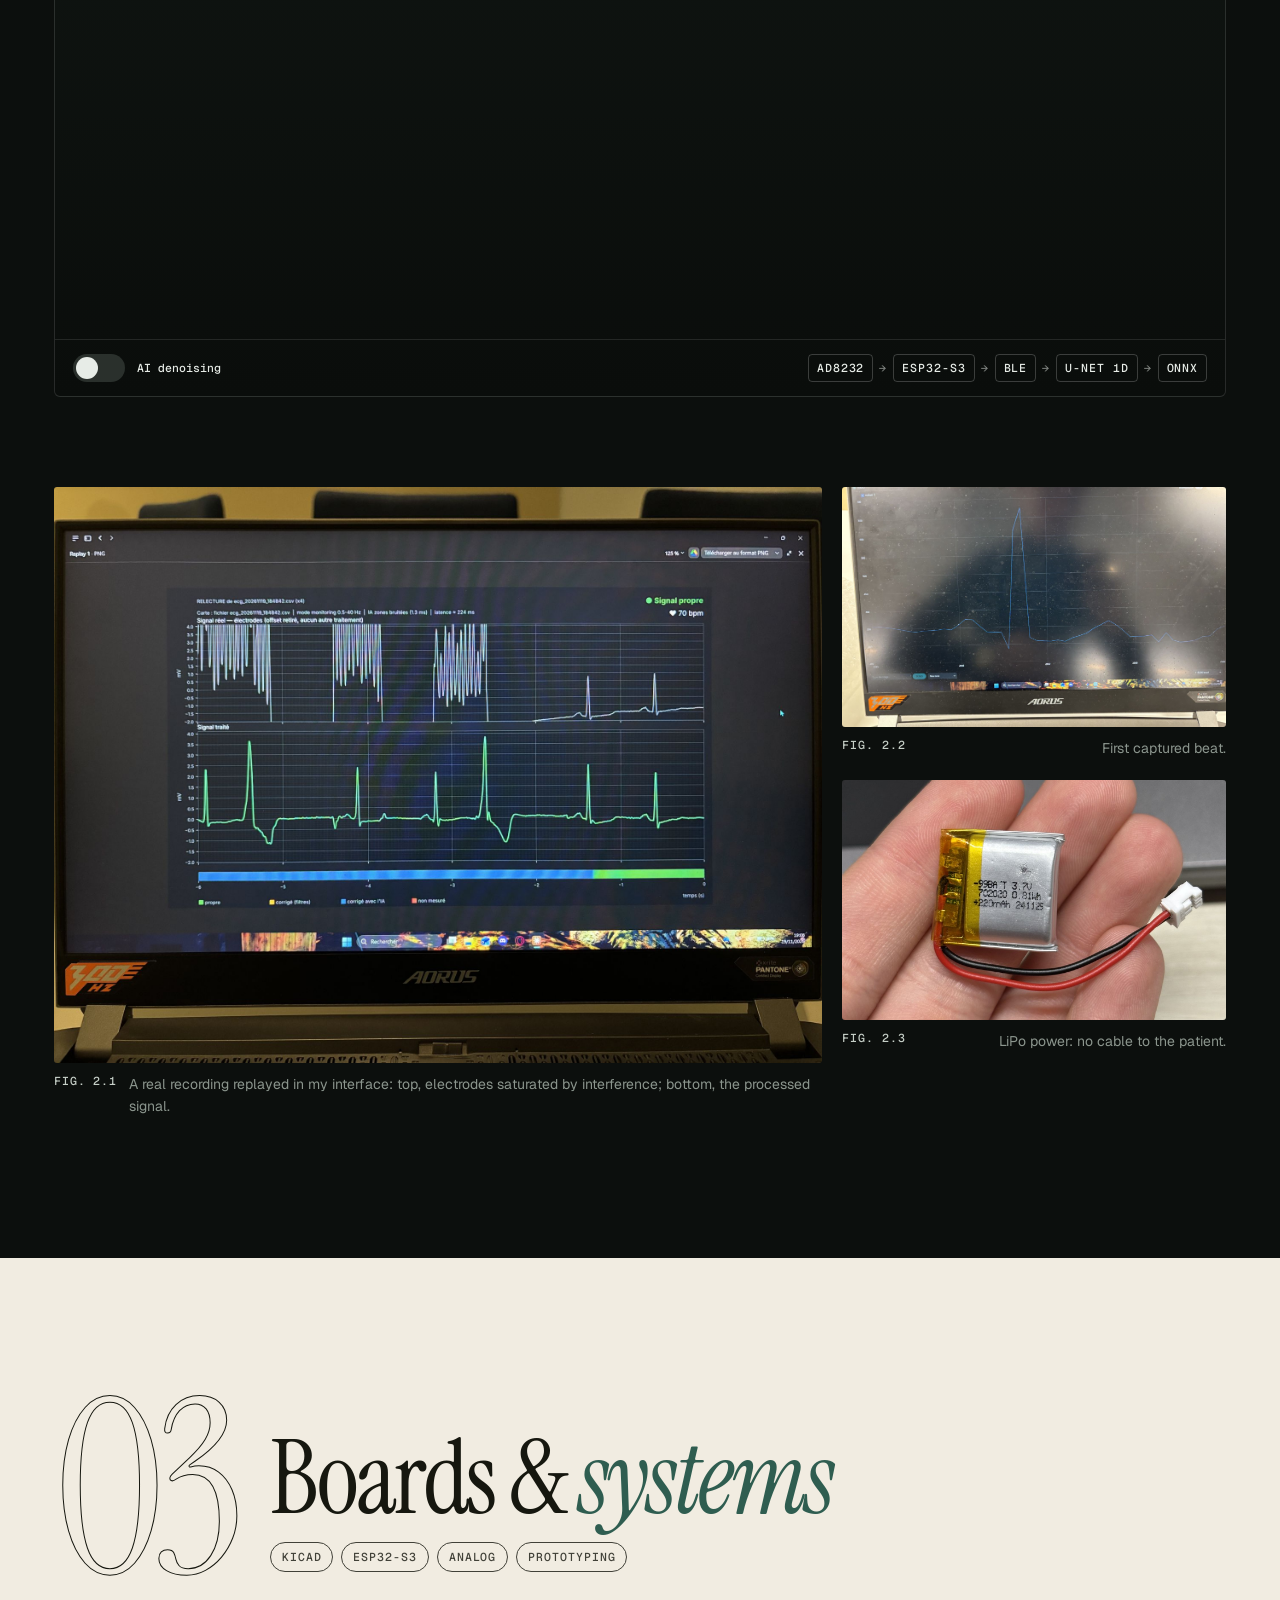
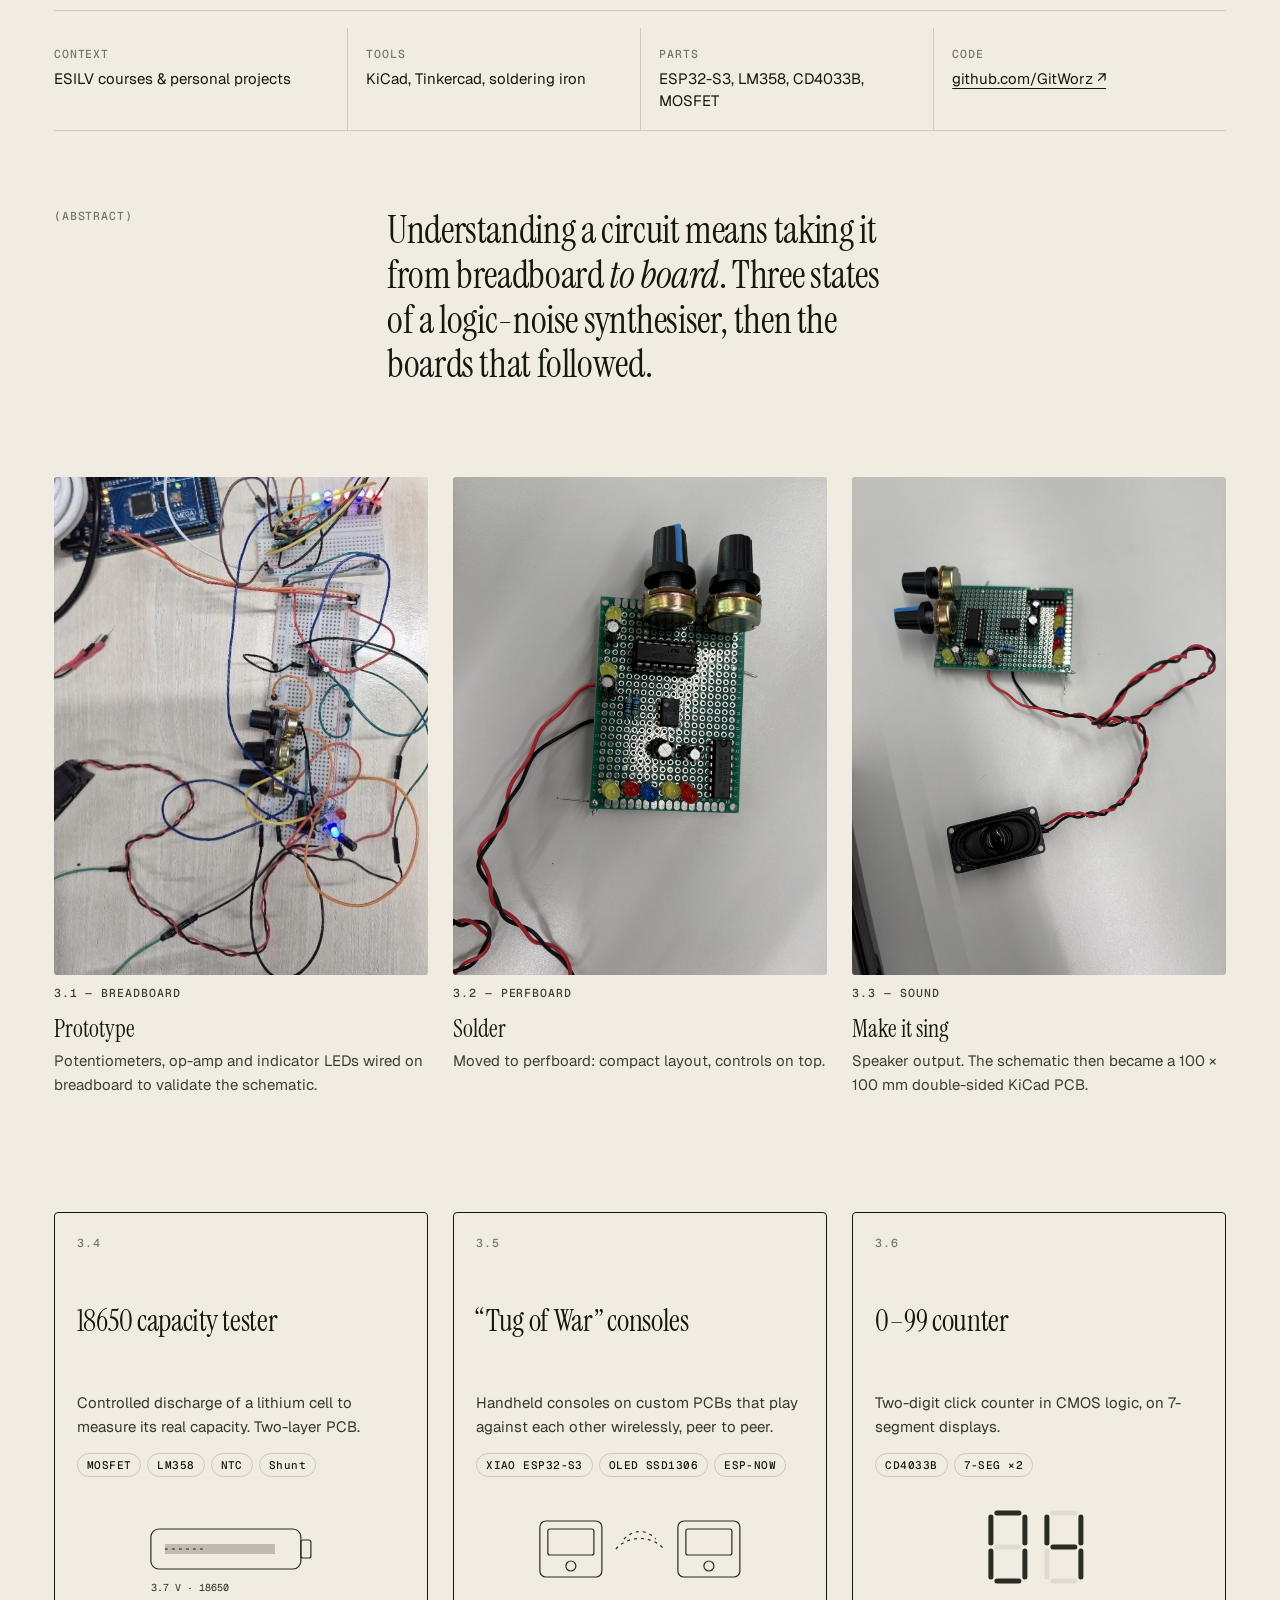
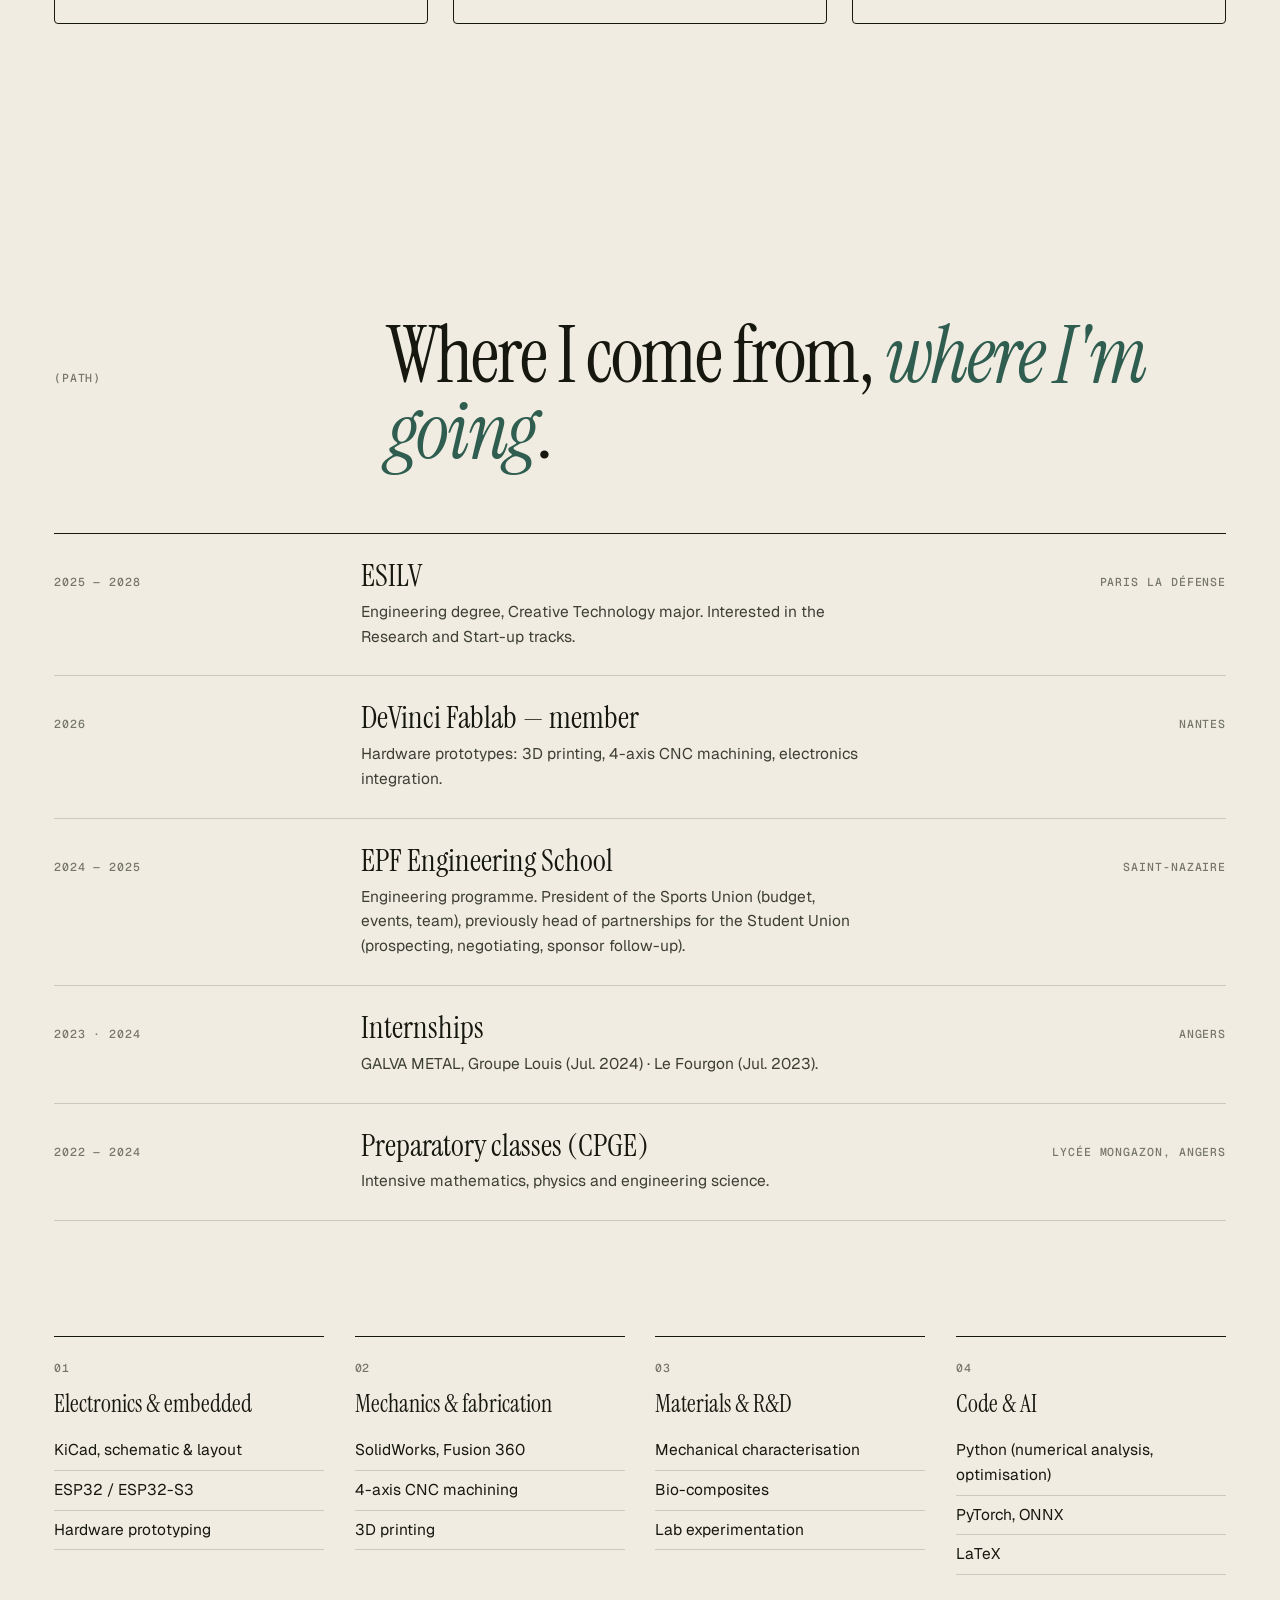
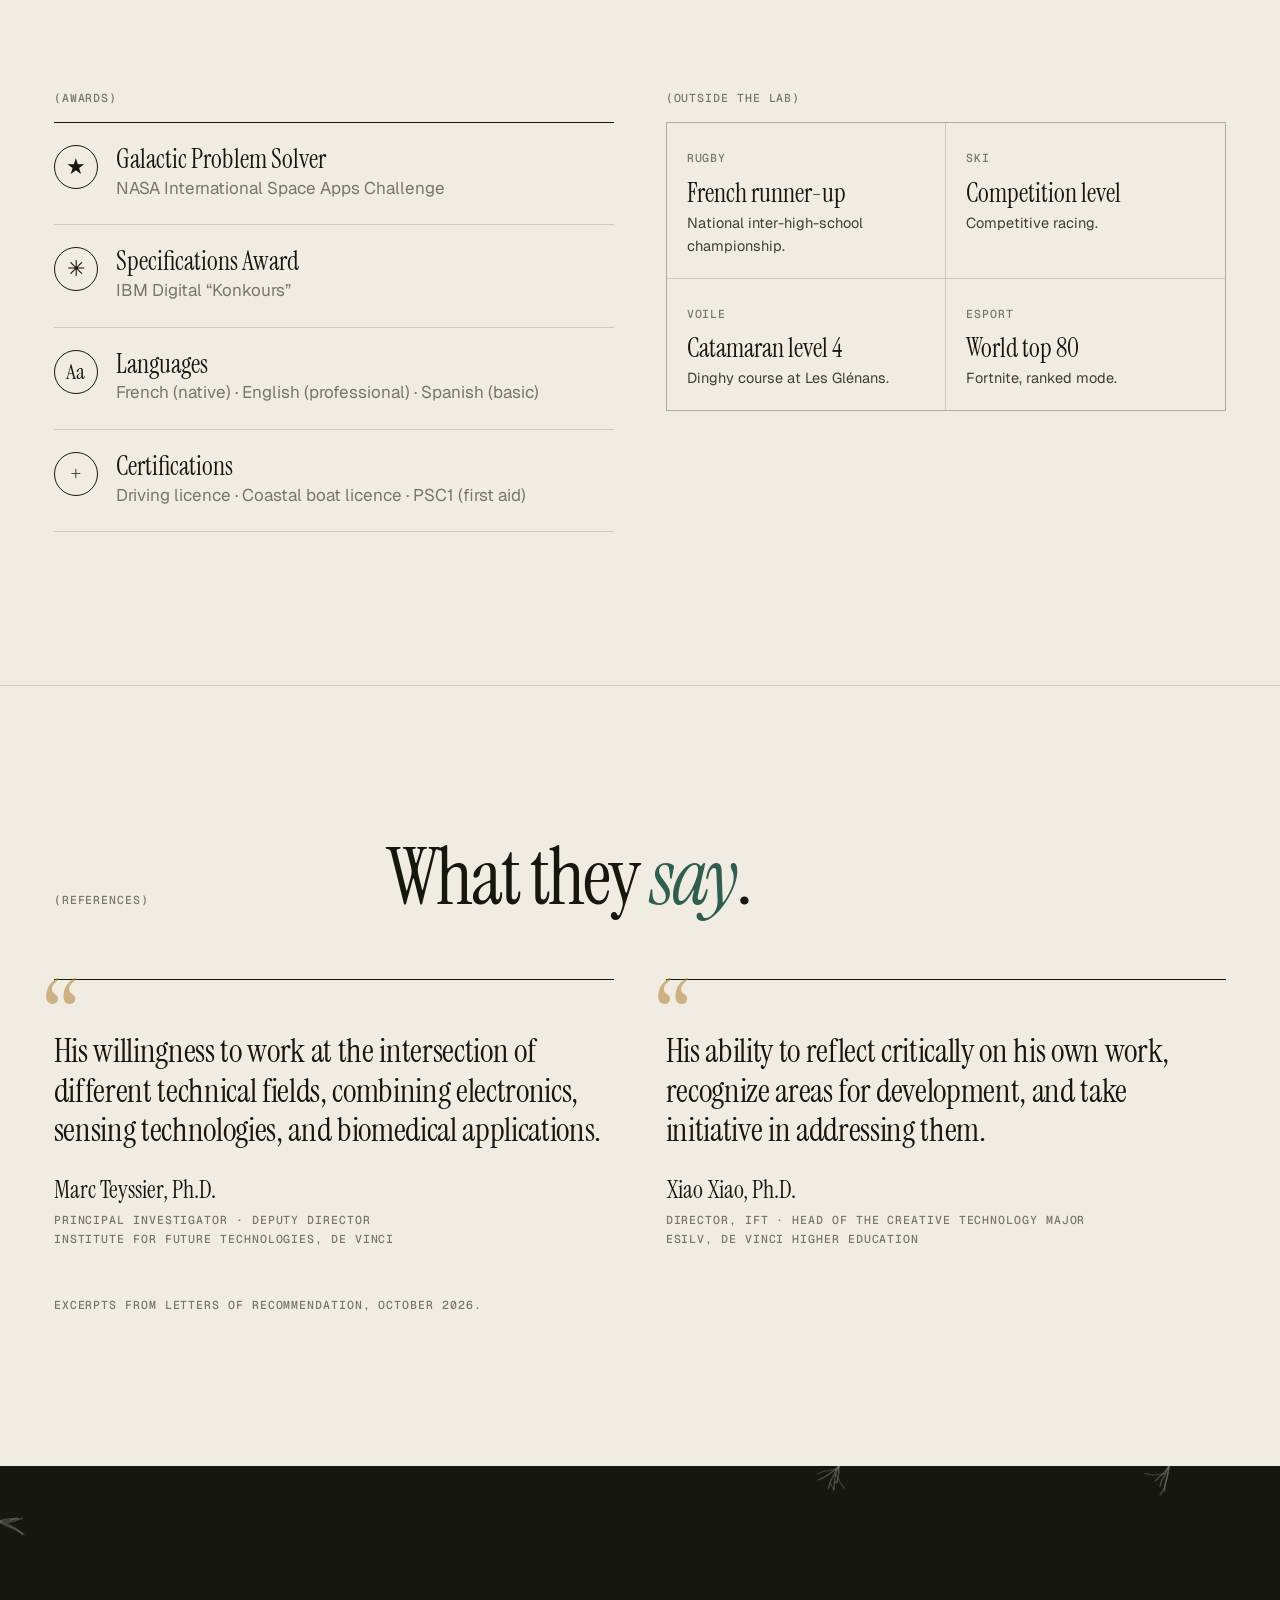
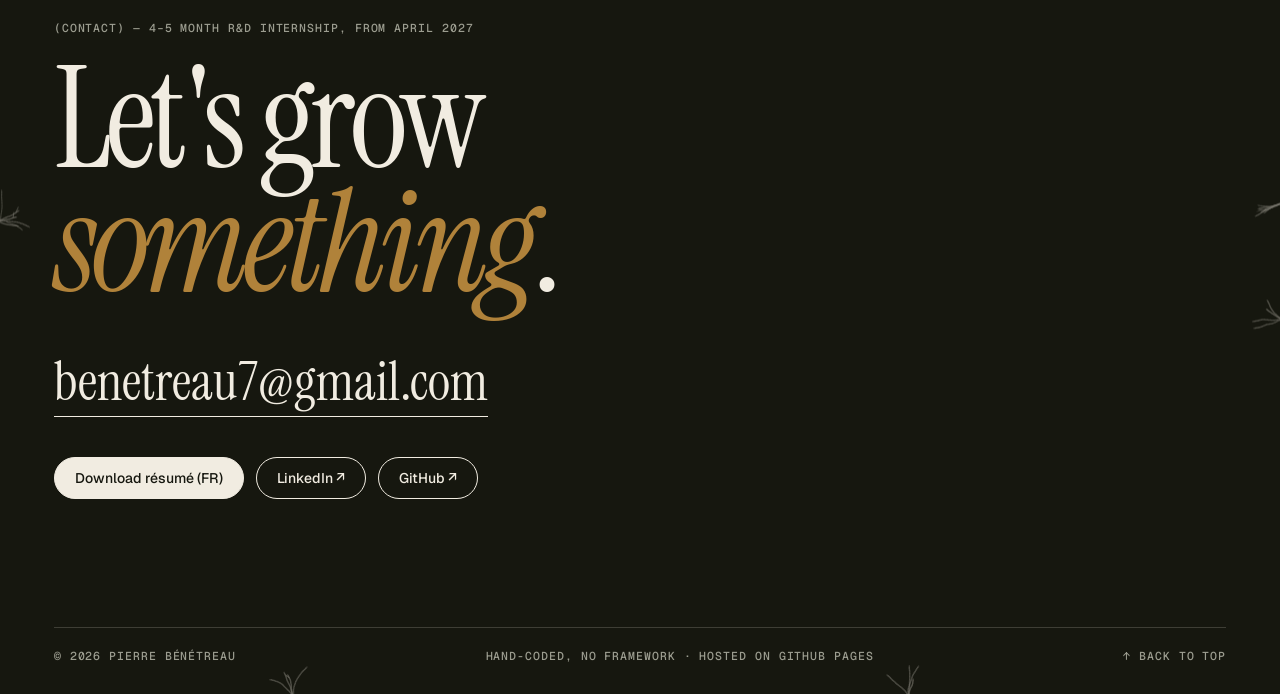
==== commit 0b10ac39: "Ajout du titre Ph.D. pour Xiao Xiao Co-Authored-By: Claude Opus 5.5 <noreply@anthropic.com> Claude-S" ====
--- a/index.html
+++ b/index.html
@@ -424,7 +424,7 @@
       <span class="qm" aria-hidden="true">“</span>
       <blockquote class="keep" lang="en">His ability to reflect critically on his own work, recognize areas for development, and take initiative in addressing them.</blockquote>
       <p class="tr" lang="fr">Traduction&nbsp;: «&nbsp;Sa capacité à porter un regard critique sur son propre travail, à identifier ses axes de progrès et à prendre l'initiative d'y remédier.&nbsp;»</p>
-      <figcaption><b>Xiao Xiao</b><span class="mono mute"><span lang="fr">Directrice de l'IFT · Responsable de la majeure Creative Technology</span><span lang="en">Director, IFT · Head of the Creative Technology major</span><br>ESILV, De Vinci Higher Education</span></figcaption>
+      <figcaption><b>Xiao Xiao, Ph.D.</b><span class="mono mute"><span lang="fr">Directrice de l'IFT · Responsable de la majeure Creative Technology</span><span lang="en">Director, IFT · Head of the Creative Technology major</span><br>ESILV, De Vinci Higher Education</span></figcaption>
     </figure>
   </div>
   <p class="mono mute reco-note"><span lang="fr">Extraits de lettres de recommandation, octobre 2026.</span><span lang="en">Excerpts from letters of recommendation, October 2026.</span></p>
